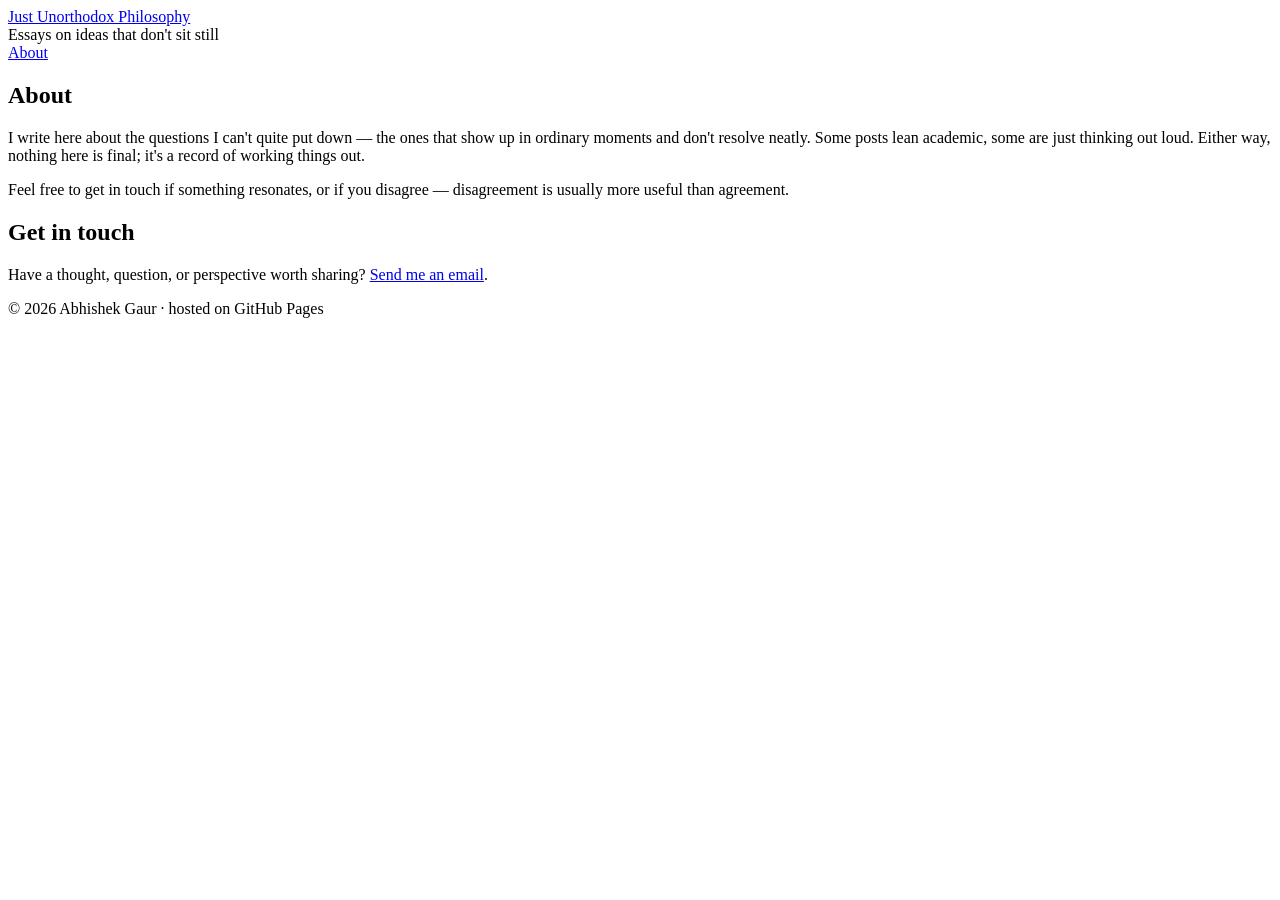
==== about.html @ 485dd8e4 "Add about page" ====
<!DOCTYPE html>
<html lang="en">
<head>
  <meta charset="UTF-8">
  <meta name="viewport" content="width=device-width, initial-scale=1.0">
  <title>About — Just Unorthodox Philosophy</title>
  <link rel="icon" href="favicon.svg" type="image/svg+xml">
  <meta name="theme-color" content="#111827">
  <meta name="description" content="About Just Unorthodox Philosophy and the ideas behind the essays.">
  <meta property="og:type" content="website">
  <meta property="og:title" content="About — Just Unorthodox Philosophy">
  <meta property="og:description" content="A space for questions, reflections, and ideas that don't sit still.">
  <meta name="twitter:card" content="summary">
  <link rel="stylesheet" href="style.css">
</head>
<body>
  <header class="site-header">
    <div class="wrap">
      <div>
        <a class="site-title" href="index.html">Just Unorthodox Philosophy</a>
        <div class="site-tagline">Essays on ideas that don't sit still</div>
      </div>
      <nav class="site-nav" aria-label="Main navigation"><a href="about.html">About</a></nav>
    </div>
  </header>
  <main class="wrap">
    <article class="post">
      <h1>About</h1>
      <p>I write here about the questions I can't quite put down — the ones that show up in ordinary moments and don't resolve neatly. Some posts lean academic, some are just thinking out loud. Either way, nothing here is final; it's a record of working things out.</p>
      <p>Feel free to get in touch if something resonates, or if you disagree — disagreement is usually more useful than agreement.</p>
      <section class="contact">
        <h2>Get in touch</h2>
        <p>Have a thought, question, or perspective worth sharing? <a href="mailto:your-email@example.com">Send me an email</a>.</p>
      </section>
    </article>
  </main>
  <footer class="site-footer"><div class="wrap">&copy; 2026 Abhishek Gaur &middot; hosted on GitHub Pages</div></footer>
</body>
</html>
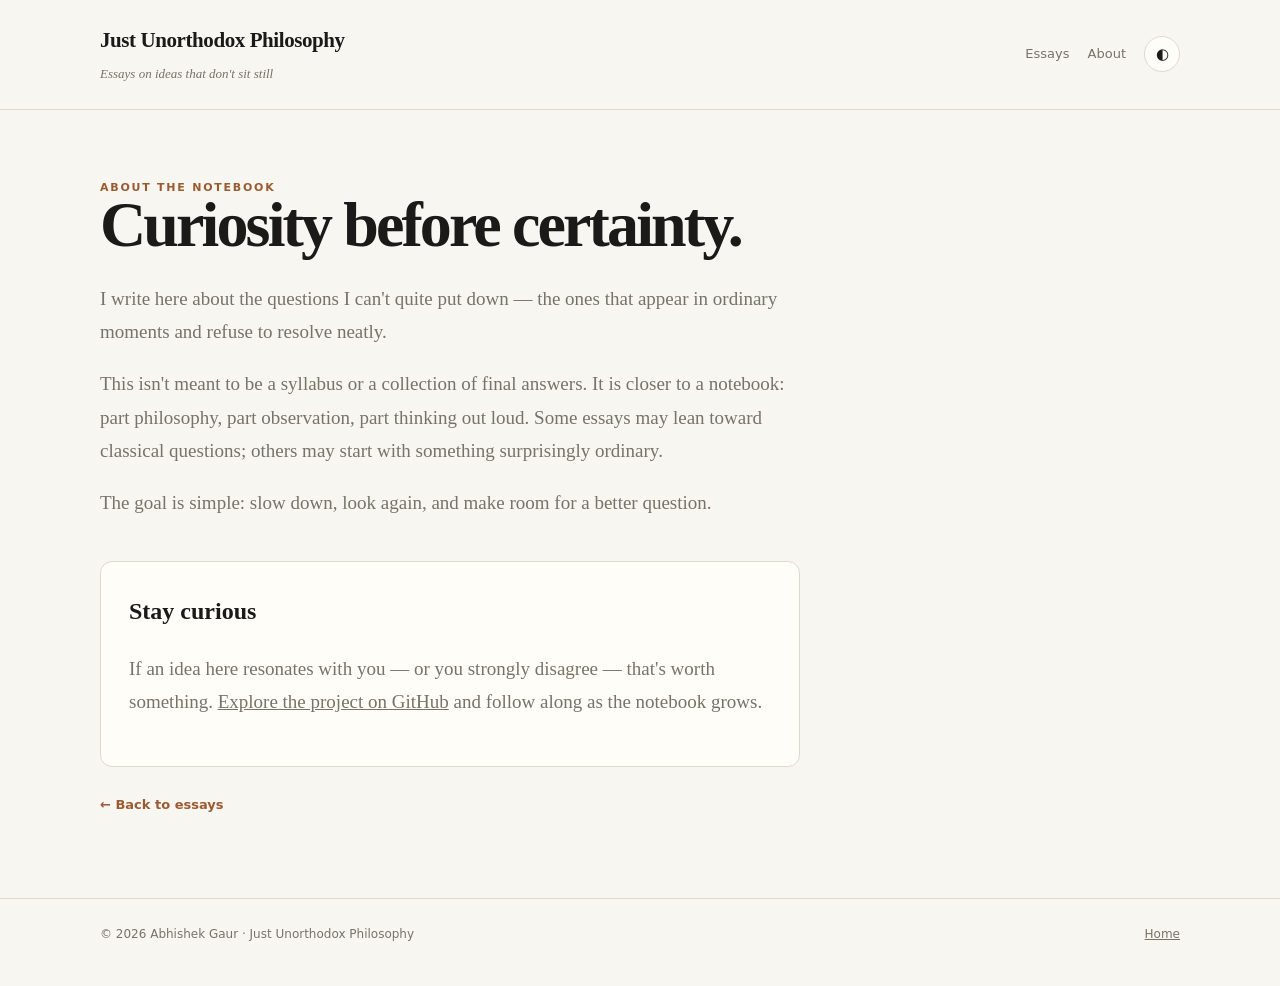
==== commit e8529485: "Redesign about page" ====
--- a/about.html
+++ b/about.html
@@ -1,39 +1,17 @@
 <!DOCTYPE html>
-<html lang="en">
-<head>
-  <meta charset="UTF-8">
-  <meta name="viewport" content="width=device-width, initial-scale=1.0">
-  <title>About — Just Unorthodox Philosophy</title>
-  <link rel="icon" href="favicon.svg" type="image/svg+xml">
-  <meta name="theme-color" content="#111827">
-  <meta name="description" content="About Just Unorthodox Philosophy and the ideas behind the essays.">
-  <meta property="og:type" content="website">
-  <meta property="og:title" content="About — Just Unorthodox Philosophy">
-  <meta property="og:description" content="A space for questions, reflections, and ideas that don't sit still.">
-  <meta name="twitter:card" content="summary">
-  <link rel="stylesheet" href="style.css">
-</head>
-<body>
-  <header class="site-header">
-    <div class="wrap">
-      <div>
-        <a class="site-title" href="index.html">Just Unorthodox Philosophy</a>
-        <div class="site-tagline">Essays on ideas that don't sit still</div>
-      </div>
-      <nav class="site-nav" aria-label="Main navigation"><a href="about.html">About</a></nav>
-    </div>
-  </header>
-  <main class="wrap">
-    <article class="post">
-      <h1>About</h1>
-      <p>I write here about the questions I can't quite put down — the ones that show up in ordinary moments and don't resolve neatly. Some posts lean academic, some are just thinking out loud. Either way, nothing here is final; it's a record of working things out.</p>
-      <p>Feel free to get in touch if something resonates, or if you disagree — disagreement is usually more useful than agreement.</p>
-      <section class="contact">
-        <h2>Get in touch</h2>
-        <p>Have a thought, question, or perspective worth sharing? <a href="mailto:your-email@example.com">Send me an email</a>.</p>
-      </section>
-    </article>
-  </main>
-  <footer class="site-footer"><div class="wrap">&copy; 2026 Abhishek Gaur &middot; hosted on GitHub Pages</div></footer>
-</body>
-</html>+<html lang="en"><head>
+<meta charset="UTF-8"><meta name="viewport" content="width=device-width, initial-scale=1.0">
+<title>About — Just Unorthodox Philosophy</title><meta name="description" content="About Just Unorthodox Philosophy — a notebook for questions, reflections and ideas that don't sit still.">
+<meta property="og:type" content="website"><meta property="og:title" content="About — Just Unorthodox Philosophy"><meta property="og:description" content="A space for questions, reflections and unfinished thinking."><meta name="twitter:card" content="summary">
+<link rel="icon" href="favicon.svg" type="image/svg+xml"><link rel="stylesheet" href="style.css"><script>try{if(localStorage.getItem('theme')==='dark')document.documentElement.classList.add('dark')}catch(e){}</script>
+</head><body>
+<header class="site-header"><div class="wrap"><a class="brand" href="index.html"><span class="site-title">Just Unorthodox Philosophy</span><span class="site-tagline">Essays on ideas that don't sit still</span></a><nav class="site-nav" aria-label="Main navigation"><a href="index.html">Essays</a><a href="about.html">About</a><button class="icon-button" id="theme-toggle" aria-label="Toggle dark mode">◐</button></nav></div></header>
+<main class="wrap"><article class="about"><div class="kicker">About the notebook</div><h1>Curiosity before certainty.</h1>
+<p>I write here about the questions I can't quite put down — the ones that appear in ordinary moments and refuse to resolve neatly.</p>
+<p>This isn't meant to be a syllabus or a collection of final answers. It is closer to a notebook: part philosophy, part observation, part thinking out loud. Some essays may lean toward classical questions; others may start with something surprisingly ordinary.</p>
+<p>The goal is simple: slow down, look again, and make room for a better question.</p>
+<div class="contact"><h2>Stay curious</h2><p>If an idea here resonates with you — or you strongly disagree — that's worth something. <a href="https://github.com/Abhigaur834/philosophy-blog">Explore the project on GitHub</a> and follow along as the notebook grows.</p></div>
+<a class="back-link" href="index.html">← Back to essays</a></article></main>
+<footer class="site-footer"><div class="wrap footer-inner"><span>© 2026 Abhishek Gaur · Just Unorthodox Philosophy</span><a href="index.html">Home</a></div></footer>
+<script>document.getElementById('theme-toggle').addEventListener('click',function(){var d=document.documentElement.classList.toggle('dark');try{localStorage.setItem('theme',d?'dark':'light')}catch(e){}});</script>
+</body></html>
--- a/style.css
+++ b/style.css
@@ -0,0 +1,21 @@
+:root {
+  --bg: #f8f6f1; --surface: #fffdf8; --text: #1b1a18; --muted: #77736b; --border: #ded9cf; --accent: #9a5b32; --accent-soft: #efe2d5;
+  --serif: Georgia, "Times New Roman", serif; --sans: Inter, ui-sans-serif, system-ui, -apple-system, BlinkMacSystemFont, "Segoe UI", sans-serif;
+}
+html.dark { --bg:#121212; --surface:#1b1b1b; --text:#eee9df; --muted:#aaa49a; --border:#36332e; --accent:#d59a6d; --accent-soft:#2d241e; }
+*{box-sizing:border-box} html{scroll-behavior:smooth} body{margin:0;background:var(--bg);color:var(--text);font-family:var(--serif);line-height:1.75;transition:background .2s,color .2s} a{color:inherit}.wrap{width:min(1080px,calc(100% - 40px));margin:0 auto}
+.site-header{border-bottom:1px solid var(--border);padding:22px 0;position:sticky;top:0;z-index:10;background:color-mix(in srgb,var(--bg) 94%,transparent);backdrop-filter:blur(12px)}
+.site-header .wrap{display:flex;justify-content:space-between;align-items:center;gap:28px}.brand{text-decoration:none}.site-title{display:block;font-size:21px;font-weight:700;letter-spacing:-.02em}.site-tagline{color:var(--muted);font-size:13px;font-style:italic;margin-top:2px}
+.site-nav{display:flex;align-items:center;gap:18px;font-family:var(--sans);font-size:13px}.site-nav a{text-decoration:none;color:var(--muted)}.site-nav a:hover{color:var(--accent)}
+.icon-button{border:1px solid var(--border);background:var(--surface);color:var(--text);width:36px;height:36px;border-radius:50%;cursor:pointer;font-size:15px}
+.hero{padding:92px 0 70px;display:grid;grid-template-columns:1.3fr .7fr;gap:70px;align-items:end}.kicker{color:var(--accent);text-transform:uppercase;letter-spacing:.16em;font:700 11px/1 var(--sans)}
+.hero h1{font-size:clamp(42px,7vw,76px);line-height:.98;letter-spacing:-.055em;margin:16px 0 22px;max-width:760px}.hero p{max-width:620px;color:var(--muted);font-size:18px;margin:0}.hero-note{border-left:2px solid var(--accent);padding-left:22px;color:var(--muted);font-size:15px}.hero-note strong{display:block;color:var(--text);font-size:16px;margin-bottom:6px}
+.content-grid{display:grid;grid-template-columns:minmax(0,1fr) 250px;gap:70px;padding-bottom:80px}.section-heading{display:flex;align-items:end;justify-content:space-between;gap:20px;margin-bottom:20px}.section-heading h2{margin:0;font-size:27px;letter-spacing:-.025em}.search{width:220px;border:1px solid var(--border);background:var(--surface);color:var(--text);padding:11px 13px;border-radius:8px;font:14px var(--sans)}
+.post-preview{display:grid;grid-template-columns:1fr auto;gap:12px 30px;padding:30px 0;border-top:1px solid var(--border)}.post-preview:first-child{border-top:0;padding-top:10px}.post-preview h3{margin:0;font-size:28px;line-height:1.2;letter-spacing:-.025em}.post-preview h3 a{text-decoration:none}.post-preview h3 a:hover{color:var(--accent)}.post-excerpt{grid-column:1/-1;margin:0;color:var(--muted);font-size:16px;max-width:720px}.post-meta{color:var(--muted);font:12px var(--sans)}.read-more{color:var(--accent);font:700 12px var(--sans);text-decoration:none;align-self:center}
+.topics{border-top:1px solid var(--border);padding-top:24px}.topics h3{margin:0 0 15px;font-size:14px;font-family:var(--sans)}.topic-list{display:flex;flex-wrap:wrap;gap:8px}.topic{border:1px solid var(--border);background:var(--surface);border-radius:999px;padding:7px 11px;font:12px var(--sans);color:var(--muted)}.quote{margin-top:32px;padding:24px;background:var(--accent-soft);border-radius:12px;color:var(--text);font-size:16px}
+main.article-wrap{width:min(760px,calc(100% - 40px))}article.post{padding:72px 0 80px}article.post h1{font-size:clamp(42px,7vw,64px);line-height:1.02;letter-spacing:-.045em;margin:12px 0}article.post .post-meta{margin-bottom:38px}article.post p{font-size:19px;margin:0 0 1.5em}article.post blockquote{margin:35px 0;padding:4px 0 4px 22px;border-left:2px solid var(--accent);color:var(--muted);font-style:italic}
+.article-actions{display:flex;flex-wrap:wrap;gap:10px;margin-top:42px}.action{border:1px solid var(--border);background:var(--surface);color:var(--text);border-radius:8px;padding:9px 12px;cursor:pointer;font:13px var(--sans);text-decoration:none}.action:hover{border-color:var(--accent);color:var(--accent)}.back-link{display:inline-block;margin-top:30px;color:var(--accent);font:700 13px var(--sans);text-decoration:none}
+.about{max-width:700px;padding:72px 0 80px}.about h1{font-size:clamp(42px,7vw,64px);line-height:1;margin:0 0 25px;letter-spacing:-.045em}.about p{font-size:19px;color:var(--muted)}.contact{margin-top:42px;padding:28px;background:var(--surface);border:1px solid var(--border);border-radius:12px}.contact h2{margin-top:0}
+.site-footer{border-top:1px solid var(--border);padding:28px 0 45px;color:var(--muted);font:12px var(--sans)}.footer-inner{display:flex;justify-content:space-between;gap:20px}.footer-inner a{color:var(--muted)}.empty,.load-error{padding:22px 0;color:var(--muted)}:focus-visible{outline:3px solid var(--accent);outline-offset:3px;border-radius:4px}
+@media(max-width:760px){.wrap{width:min(100% - 30px,680px)}.site-header{position:static}.site-header .wrap{align-items:flex-start}.site-nav{gap:11px}.hero{grid-template-columns:1fr;gap:28px;padding:65px 0 48px}.hero h1{font-size:52px}.content-grid{grid-template-columns:1fr;gap:38px}.section-heading{align-items:stretch;flex-direction:column}.search{width:100%}.post-preview{grid-template-columns:1fr;gap:8px}.read-more{justify-self:start}article.post,.about{padding:52px 0 60px}article.post p,.about p{font-size:18px}.footer-inner{flex-direction:column}}
+@media(prefers-reduced-motion:reduce){html{scroll-behavior:auto}*{transition:none!important}}
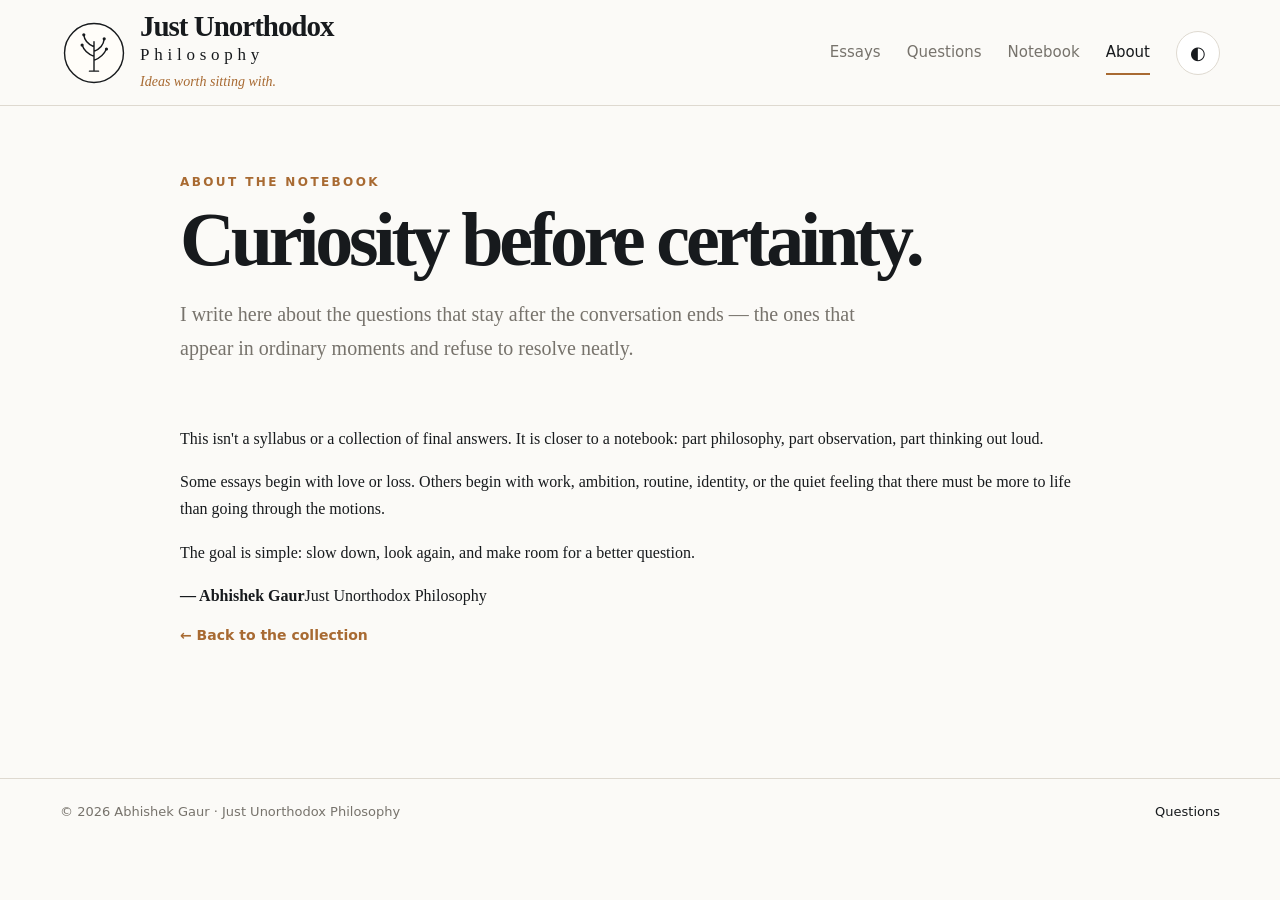
==== commit b6dc2879: "Upgrade About page" ====
--- a/about.html
+++ b/about.html
@@ -1,17 +1 @@
-<!DOCTYPE html>
-<html lang="en"><head>
-<meta charset="UTF-8"><meta name="viewport" content="width=device-width, initial-scale=1.0">
-<title>About — Just Unorthodox Philosophy</title><meta name="description" content="About Just Unorthodox Philosophy — a notebook for questions, reflections and ideas that don't sit still.">
-<meta property="og:type" content="website"><meta property="og:title" content="About — Just Unorthodox Philosophy"><meta property="og:description" content="A space for questions, reflections and unfinished thinking."><meta name="twitter:card" content="summary">
-<link rel="icon" href="favicon.svg" type="image/svg+xml"><link rel="stylesheet" href="style.css"><script>try{if(localStorage.getItem('theme')==='dark')document.documentElement.classList.add('dark')}catch(e){}</script>
-</head><body>
-<header class="site-header"><div class="wrap"><a class="brand" href="index.html"><span class="site-title">Just Unorthodox Philosophy</span><span class="site-tagline">Essays on ideas that don't sit still</span></a><nav class="site-nav" aria-label="Main navigation"><a href="index.html">Essays</a><a href="about.html">About</a><button class="icon-button" id="theme-toggle" aria-label="Toggle dark mode">◐</button></nav></div></header>
-<main class="wrap"><article class="about"><div class="kicker">About the notebook</div><h1>Curiosity before certainty.</h1>
-<p>I write here about the questions I can't quite put down — the ones that appear in ordinary moments and refuse to resolve neatly.</p>
-<p>This isn't meant to be a syllabus or a collection of final answers. It is closer to a notebook: part philosophy, part observation, part thinking out loud. Some essays may lean toward classical questions; others may start with something surprisingly ordinary.</p>
-<p>The goal is simple: slow down, look again, and make room for a better question.</p>
-<div class="contact"><h2>Stay curious</h2><p>If an idea here resonates with you — or you strongly disagree — that's worth something. <a href="https://github.com/Abhigaur834/philosophy-blog">Explore the project on GitHub</a> and follow along as the notebook grows.</p></div>
-<a class="back-link" href="index.html">← Back to essays</a></article></main>
-<footer class="site-footer"><div class="wrap footer-inner"><span>© 2026 Abhishek Gaur · Just Unorthodox Philosophy</span><a href="index.html">Home</a></div></footer>
-<script>document.getElementById('theme-toggle').addEventListener('click',function(){var d=document.documentElement.classList.toggle('dark');try{localStorage.setItem('theme',d?'dark':'light')}catch(e){}});</script>
-</body></html>
+<!DOCTYPE html><html lang="en"><head><meta charset="UTF-8"><meta name="viewport" content="width=device-width,initial-scale=1.0"><title>About — Just Unorthodox Philosophy</title><meta name="description" content="About Just Unorthodox Philosophy — a personal notebook for questions, reflections and unfinished thinking."><link rel="icon" href="favicon.svg" type="image/svg+xml"><link rel="stylesheet" href="style.css?v=6"><link rel="stylesheet" href="style-overrides.css?v=1"><script>try{if(localStorage.getItem('theme')==='dark')document.documentElement.classList.add('dark')}catch(e){}</script></head><body><header class="site-header"><div class="wrap header-inner"><a class="brand" href="index.html"><img src="logo.svg" alt="Just Unorthodox Philosophy" class="logo"><span class="brand-copy"><span class="site-title">Just Unorthodox</span><span class="site-title-sub">Philosophy</span><span class="site-tagline">Ideas worth sitting with.</span></span></a><nav class="site-nav" aria-label="Main navigation"><a href="index.html#essays">Essays</a><a href="questions.html">Questions</a><a href="notebook.html">Notebook</a><a class="active" href="about.html">About</a><button class="icon-button" id="theme-toggle" aria-label="Toggle dark mode">◐</button></nav></div></header><main class="wrap editorial-page"><div class="kicker">About the notebook</div><h1>Curiosity before certainty.</h1><p class="lead">I write here about the questions that stay after the conversation ends — the ones that appear in ordinary moments and refuse to resolve neatly.</p><div class="about-story"><p>This isn't a syllabus or a collection of final answers. It is closer to a notebook: part philosophy, part observation, part thinking out loud.</p><p>Some essays begin with love or loss. Others begin with work, ambition, routine, identity, or the quiet feeling that there must be more to life than going through the motions.</p><p>The goal is simple: slow down, look again, and make room for a better question.</p></div><div class="author-signature"><strong>— Abhishek Gaur</strong><span>Just Unorthodox Philosophy</span></div><a class="back-link" href="index.html">← Back to the collection</a></main><footer class="site-footer"><div class="wrap footer-inner"><span>© 2026 Abhishek Gaur · Just Unorthodox Philosophy</span><a href="questions.html">Questions</a></div></footer><script>document.getElementById('theme-toggle').onclick=function(){var d=document.documentElement.classList.toggle('dark');try{localStorage.setItem('theme',d?'dark':'light')}catch(e){}};</script></body></html>
--- a/style.css
+++ b/style.css
@@ -1,21 +1 @@
-:root {
-  --bg: #f8f6f1; --surface: #fffdf8; --text: #1b1a18; --muted: #77736b; --border: #ded9cf; --accent: #9a5b32; --accent-soft: #efe2d5;
-  --serif: Georgia, "Times New Roman", serif; --sans: Inter, ui-sans-serif, system-ui, -apple-system, BlinkMacSystemFont, "Segoe UI", sans-serif;
-}
-html.dark { --bg:#121212; --surface:#1b1b1b; --text:#eee9df; --muted:#aaa49a; --border:#36332e; --accent:#d59a6d; --accent-soft:#2d241e; }
-*{box-sizing:border-box} html{scroll-behavior:smooth} body{margin:0;background:var(--bg);color:var(--text);font-family:var(--serif);line-height:1.75;transition:background .2s,color .2s} a{color:inherit}.wrap{width:min(1080px,calc(100% - 40px));margin:0 auto}
-.site-header{border-bottom:1px solid var(--border);padding:22px 0;position:sticky;top:0;z-index:10;background:color-mix(in srgb,var(--bg) 94%,transparent);backdrop-filter:blur(12px)}
-.site-header .wrap{display:flex;justify-content:space-between;align-items:center;gap:28px}.brand{text-decoration:none}.site-title{display:block;font-size:21px;font-weight:700;letter-spacing:-.02em}.site-tagline{color:var(--muted);font-size:13px;font-style:italic;margin-top:2px}
-.site-nav{display:flex;align-items:center;gap:18px;font-family:var(--sans);font-size:13px}.site-nav a{text-decoration:none;color:var(--muted)}.site-nav a:hover{color:var(--accent)}
-.icon-button{border:1px solid var(--border);background:var(--surface);color:var(--text);width:36px;height:36px;border-radius:50%;cursor:pointer;font-size:15px}
-.hero{padding:92px 0 70px;display:grid;grid-template-columns:1.3fr .7fr;gap:70px;align-items:end}.kicker{color:var(--accent);text-transform:uppercase;letter-spacing:.16em;font:700 11px/1 var(--sans)}
-.hero h1{font-size:clamp(42px,7vw,76px);line-height:.98;letter-spacing:-.055em;margin:16px 0 22px;max-width:760px}.hero p{max-width:620px;color:var(--muted);font-size:18px;margin:0}.hero-note{border-left:2px solid var(--accent);padding-left:22px;color:var(--muted);font-size:15px}.hero-note strong{display:block;color:var(--text);font-size:16px;margin-bottom:6px}
-.content-grid{display:grid;grid-template-columns:minmax(0,1fr) 250px;gap:70px;padding-bottom:80px}.section-heading{display:flex;align-items:end;justify-content:space-between;gap:20px;margin-bottom:20px}.section-heading h2{margin:0;font-size:27px;letter-spacing:-.025em}.search{width:220px;border:1px solid var(--border);background:var(--surface);color:var(--text);padding:11px 13px;border-radius:8px;font:14px var(--sans)}
-.post-preview{display:grid;grid-template-columns:1fr auto;gap:12px 30px;padding:30px 0;border-top:1px solid var(--border)}.post-preview:first-child{border-top:0;padding-top:10px}.post-preview h3{margin:0;font-size:28px;line-height:1.2;letter-spacing:-.025em}.post-preview h3 a{text-decoration:none}.post-preview h3 a:hover{color:var(--accent)}.post-excerpt{grid-column:1/-1;margin:0;color:var(--muted);font-size:16px;max-width:720px}.post-meta{color:var(--muted);font:12px var(--sans)}.read-more{color:var(--accent);font:700 12px var(--sans);text-decoration:none;align-self:center}
-.topics{border-top:1px solid var(--border);padding-top:24px}.topics h3{margin:0 0 15px;font-size:14px;font-family:var(--sans)}.topic-list{display:flex;flex-wrap:wrap;gap:8px}.topic{border:1px solid var(--border);background:var(--surface);border-radius:999px;padding:7px 11px;font:12px var(--sans);color:var(--muted)}.quote{margin-top:32px;padding:24px;background:var(--accent-soft);border-radius:12px;color:var(--text);font-size:16px}
-main.article-wrap{width:min(760px,calc(100% - 40px))}article.post{padding:72px 0 80px}article.post h1{font-size:clamp(42px,7vw,64px);line-height:1.02;letter-spacing:-.045em;margin:12px 0}article.post .post-meta{margin-bottom:38px}article.post p{font-size:19px;margin:0 0 1.5em}article.post blockquote{margin:35px 0;padding:4px 0 4px 22px;border-left:2px solid var(--accent);color:var(--muted);font-style:italic}
-.article-actions{display:flex;flex-wrap:wrap;gap:10px;margin-top:42px}.action{border:1px solid var(--border);background:var(--surface);color:var(--text);border-radius:8px;padding:9px 12px;cursor:pointer;font:13px var(--sans);text-decoration:none}.action:hover{border-color:var(--accent);color:var(--accent)}.back-link{display:inline-block;margin-top:30px;color:var(--accent);font:700 13px var(--sans);text-decoration:none}
-.about{max-width:700px;padding:72px 0 80px}.about h1{font-size:clamp(42px,7vw,64px);line-height:1;margin:0 0 25px;letter-spacing:-.045em}.about p{font-size:19px;color:var(--muted)}.contact{margin-top:42px;padding:28px;background:var(--surface);border:1px solid var(--border);border-radius:12px}.contact h2{margin-top:0}
-.site-footer{border-top:1px solid var(--border);padding:28px 0 45px;color:var(--muted);font:12px var(--sans)}.footer-inner{display:flex;justify-content:space-between;gap:20px}.footer-inner a{color:var(--muted)}.empty,.load-error{padding:22px 0;color:var(--muted)}:focus-visible{outline:3px solid var(--accent);outline-offset:3px;border-radius:4px}
-@media(max-width:760px){.wrap{width:min(100% - 30px,680px)}.site-header{position:static}.site-header .wrap{align-items:flex-start}.site-nav{gap:11px}.hero{grid-template-columns:1fr;gap:28px;padding:65px 0 48px}.hero h1{font-size:52px}.content-grid{grid-template-columns:1fr;gap:38px}.section-heading{align-items:stretch;flex-direction:column}.search{width:100%}.post-preview{grid-template-columns:1fr;gap:8px}.read-more{justify-self:start}article.post,.about{padding:52px 0 60px}article.post p,.about p{font-size:18px}.footer-inner{flex-direction:column}}
-@media(prefers-reduced-motion:reduce){html{scroll-behavior:auto}*{transition:none!important}}
+:root{--bg:#fbfaf7;--surface:#fff;--text:#171a1d;--muted:#77736c;--border:#ded9d0;--accent:#a86a32;--hero:#f5ede2;--serif:Georgia,"Times New Roman",serif;--sans:Inter,ui-sans-serif,system-ui,-apple-system,BlinkMacSystemFont,"Segoe UI",sans-serif}html.dark{--bg:#111315;--surface:#1b1d1f;--text:#f0ece5;--muted:#aaa59d;--border:#35383a;--accent:#d39a68;--hero:#201c18}*{box-sizing:border-box}html{scroll-behavior:smooth}body{margin:0;background:var(--bg);color:var(--text);font-family:var(--serif);line-height:1.7}a{color:inherit}.wrap{width:min(1160px,calc(100% - 64px));margin:0 auto}.site-header{border-bottom:1px solid var(--border);padding:12px 0;background:color-mix(in srgb,var(--bg) 94%,transparent);backdrop-filter:blur(14px);position:sticky;top:0;z-index:20}.header-inner{display:flex;justify-content:space-between;align-items:center;gap:28px}.brand{display:flex;align-items:center;gap:12px;text-decoration:none;min-width:0}.logo{width:68px;height:68px;display:block;flex:0 0 68px}.brand-copy{display:flex;flex-direction:column}.site-title{font-size:29px;font-weight:700;line-height:1;letter-spacing:-.035em}.site-title-sub{font-size:17px;letter-spacing:.28em;line-height:1.1;margin-top:5px}.site-tagline{color:var(--accent);font-size:14px;font-style:italic;margin-top:5px}.site-nav{display:flex;align-items:center;gap:26px;font-family:var(--sans);font-size:15px}.site-nav a{text-decoration:none;color:var(--muted);position:relative;padding:10px 0}.site-nav a:hover,.site-nav a.active{color:var(--text)}.site-nav a.active:after{content:"";position:absolute;left:0;right:0;bottom:0;height:2px;background:var(--accent)}.icon-button{border:1px solid var(--border);background:var(--surface);color:var(--text);width:44px;height:44px;border-radius:50%;cursor:pointer;font-size:18px}.hero-banner{background:var(--hero);border-bottom:1px solid var(--border);overflow:hidden}.hero-inner{min-height:330px;position:relative;display:flex;align-items:center}.hero-copy{position:relative;z-index:3;width:53%;padding:38px 0}.kicker{color:var(--accent);text-transform:uppercase;letter-spacing:.2em;font:700 12px/1 var(--sans)}.hero-copy h1{font-size:clamp(48px,5vw,68px);line-height:.95;letter-spacing:-.06em;margin:16px 0;max-width:600px}.hero-copy p{font-size:19px;color:var(--muted);margin:0 0 22px}.hero-button{display:inline-flex;align-items:center;gap:15px;padding:12px 19px;border-radius:9px;background:var(--text);color:var(--bg);text-decoration:none;font-weight:700;font-size:15px}.hero-button span{font-size:20px;line-height:0}.hero-image{position:absolute;right:0;top:0;width:46%;height:100%;overflow:hidden}.hero-image:after{content:"";position:absolute;inset:0;background:linear-gradient(90deg,var(--hero) 0%,rgba(245,237,226,.45) 18%,transparent 48%)}.hero-image img{width:100%;height:100%;display:block;object-fit:cover}.essay-area{padding:44px 0 76px}.section-intro{display:grid;grid-template-columns:1fr 420px;gap:50px;align-items:end;margin:0 0 34px}.section-intro h2{font-size:38px;line-height:1.05;letter-spacing:-.04em;margin:12px 0 0}.section-intro p{margin:0;color:var(--muted);font-size:16px}.toolbar{display:flex;justify-content:space-between;align-items:center;gap:24px;margin-bottom:34px}.search-wrap{display:flex;align-items:center;gap:12px;border:1px solid var(--border);background:var(--surface);border-radius:10px;padding:0 16px;width:420px}.search-wrap span{font:27px/1 var(--sans);color:var(--muted);transform:rotate(-20deg)}.search{width:100%;border:0;outline:0;background:transparent;color:var(--text);padding:14px 0;font:15px var(--sans)}.filters{display:flex;gap:9px;flex-wrap:wrap;justify-content:flex-end}.filter{border:1px solid var(--border);background:var(--surface);color:var(--text);border-radius:999px;padding:9px 16px;cursor:pointer;font:14px var(--serif)}.filter:hover,.filter.active{background:var(--text);color:var(--bg);border-color:var(--text)}.post-preview{display:grid;grid-template-columns:320px 1fr;gap:40px;padding:0 0 38px;border-bottom:1px solid var(--border);margin-bottom:38px}.post-image{height:225px;border-radius:12px;overflow:hidden;display:block;background:#ddd;position:relative}.post-image img{width:100%;height:100%;display:block;object-fit:cover;transition:transform .35s ease}.post-image:hover img{transform:scale(1.025)}.post-content{padding:3px 0}.post-topic{color:var(--accent);font:700 12px var(--sans);letter-spacing:.14em;text-transform:uppercase}.post-preview h2{font-size:36px;line-height:1.06;letter-spacing:-.04em;margin:9px 0}.post-preview h2 a{text-decoration:none}.post-preview h2 a:hover{color:var(--accent)}.post-meta{color:var(--muted);font:14px var(--sans)}.post-preview p{font-size:17px;color:var(--muted);max-width:680px;margin:13px 0 17px}.read-more{color:var(--accent);font:700 14px var(--sans);text-decoration:none}.newsletter{display:grid;grid-template-columns:auto 1fr 1.15fr;align-items:center;gap:22px;margin-top:58px;padding:28px;border:1px solid var(--border);border-radius:14px;background:var(--surface)}.newsletter-mark{width:50px;height:50px;border:1px solid var(--text);border-radius:50%;display:grid;place-items:center;font-size:21px}.newsletter h2{margin:0;font-size:23px}.newsletter p{margin:3px 0 0;color:var(--muted);font-size:15px}.newsletter form{display:flex}.newsletter input{flex:1;border:1px solid var(--border);background:var(--bg);color:var(--text);padding:13px 15px;border-radius:9px 0 0 9px;font:14px var(--sans)}.newsletter button{border:0;background:var(--text);color:var(--bg);padding:0 21px;border-radius:0 9px 9px 0;font:700 14px var(--sans);cursor:pointer}.site-footer{border-top:1px solid var(--border);padding:26px 0;color:var(--muted);font:13px var(--sans)}.footer-inner{display:flex;justify-content:space-between;gap:20px}.footer-inner a{color:var(--text)}.article-page{padding:66px 0 96px}.article{width:min(780px,calc(100% - 40px));margin:auto}.article-kicker{color:var(--accent);font:700 12px var(--sans);letter-spacing:.18em;text-transform:uppercase}.article h1{font-size:clamp(44px,6vw,68px);line-height:1.02;letter-spacing:-.05em;margin:16px 0}.article-deck{font-size:21px;color:var(--muted);margin:0 0 13px;max-width:680px}.article-meta{font:14px var(--sans);color:var(--muted);margin-bottom:30px}.article-cover{width:100%;height:390px;border-radius:14px;margin-bottom:42px;overflow:hidden;background:var(--hero)}.article-cover img{width:100%;height:100%;display:block;object-fit:cover}.article-body{font-size:20px}.article-body p{margin:0 0 25px}.article-body blockquote{margin:48px 0;padding:20px 0 20px 28px;border-left:3px solid var(--accent);font-size:27px;line-height:1.35;font-style:italic}.article-nav{display:flex;justify-content:space-between;gap:20px;border-top:1px solid var(--border);margin-top:55px;padding-top:25px;font:700 14px var(--sans);color:var(--accent)}.article-nav a{text-decoration:none}.article-actions{display:flex;gap:10px;margin:35px 0}.action{border:1px solid var(--border);background:var(--surface);color:var(--text);border-radius:8px;padding:10px 15px;cursor:pointer;font:600 13px var(--sans)}.back-link{color:var(--accent);font:700 14px var(--sans);text-decoration:none}.empty,.load-error{padding:22px 0;color:var(--muted)}:focus-visible{outline:3px solid var(--accent);outline-offset:3px;border-radius:4px}@media(max-width:900px){.wrap{width:min(100% - 34px,720px)}.site-header{padding:10px 0}.logo{width:60px;height:60px;flex-basis:60px}.site-title{font-size:25px}.site-title-sub{font-size:16px}.site-tagline{font-size:12px}.site-nav{gap:18px}.hero-inner{min-height:320px}.hero-copy{width:62%;padding:38px 0}.hero-image{width:48%;right:-2%}.section-intro{grid-template-columns:1fr;gap:12px}.toolbar{align-items:stretch;flex-direction:column}.search-wrap{width:100%}.filters{justify-content:flex-start}.post-preview{grid-template-columns:280px 1fr;gap:28px}.post-image{height:210px}.newsletter{grid-template-columns:auto 1fr}.newsletter form{grid-column:1/-1}.article-cover{height:320px}.footer-inner{flex-direction:column}}@media(max-width:650px){.brand-copy{display:none}.site-nav{font-size:13px;gap:13px}.icon-button{width:40px;height:40px}.hero-inner{min-height:380px;align-items:flex-start}.hero-copy{width:100%;padding:42px 0;z-index:4}.hero-copy h1{font-size:48px}.hero-copy p{font-size:18px}.hero-image{top:auto;bottom:0;right:0;width:100%;height:52%;opacity:.62}.hero-image:after{background:linear-gradient(180deg,var(--hero) 0%,rgba(245,237,226,.2) 45%,transparent 75%)}.essay-area{padding-top:38px}.post-preview{grid-template-columns:1fr;gap:18px}.post-image{height:250px}.post-preview h2{font-size:32px}.newsletter{grid-template-columns:1fr;padding:24px}.newsletter-mark{display:none}.newsletter form{display:grid;gap:8px}.newsletter input,.newsletter button{border-radius:9px;padding:14px}.newsletter button{min-height:46px}.article-page{padding:48px 0 75px}.article h1{font-size:42px}.article-deck{font-size:18px}.article-cover{height:240px}.article-body{font-size:18px}.article-body blockquote{font-size:23px}}@media(prefers-reduced-motion:reduce){html{scroll-behavior:auto}.post-image img{transition:none}}
--- a/style-overrides.css
+++ b/style-overrides.css
@@ -0,0 +1 @@
+.section-intro{display:grid;grid-template-columns:1fr 1fr;gap:60px;align-items:end;margin-bottom:38px}.section-intro h2{font-size:clamp(32px,4vw,48px);line-height:1;letter-spacing:-.045em;margin:12px 0 0}.section-intro p{color:var(--muted);font-size:17px;margin:0;max-width:520px}.post-preview.featured{grid-template-columns:400px 1fr}.post-preview.featured .post-image{height:290px}.post-preview.featured h2{font-size:42px}.article-page{padding:60px 20px 90px}.article{max-width:820px;margin:auto}.article-kicker{color:var(--accent);font:700 12px var(--sans);letter-spacing:.16em;text-transform:uppercase}.article h1{font-size:clamp(44px,6vw,72px);line-height:.98;letter-spacing:-.055em;margin:16px 0}.article-deck{font-size:21px;color:var(--muted);max-width:680px}.article-meta{font:14px var(--sans);color:var(--muted);margin:22px 0 34px}.article-cover{width:100%;border-radius:14px;overflow:hidden;margin-bottom:46px;background:var(--hero)}.article-cover img{display:block;width:100%;height:auto}.article-body{max-width:680px;margin:auto;font-size:20px}.article-body p{margin:0 0 1.5em}.article-body blockquote{margin:42px 0;padding:8px 0 8px 28px;border-left:3px solid var(--accent);font-size:27px;line-height:1.35;font-style:italic}.article-actions{display:flex;gap:10px;margin:40px auto;max-width:680px}.action{border:1px solid var(--border);background:var(--surface);color:var(--text);border-radius:999px;padding:10px 16px;cursor:pointer;font:14px var(--sans)}.action:hover{border-color:var(--accent);color:var(--accent)}.article-nav{display:flex;justify-content:space-between;gap:20px;border-top:1px solid var(--border);padding-top:25px;margin-top:45px;font:14px var(--sans)}.article-nav a{text-decoration:none;color:var(--muted)}.article-nav a:hover{color:var(--accent)}.reading-progress{position:fixed;top:0;left:0;height:3px;width:0;background:var(--accent);z-index:100}.section-intro{position:relative}.start-here{margin:72px 0 30px;padding:34px 0;border-top:1px solid var(--border);border-bottom:1px solid var(--border)}.start-here h2{font-size:clamp(30px,4vw,44px);line-height:1.02;letter-spacing:-.04em;margin:10px 0 30px;max-width:620px}.start-grid{display:grid;grid-template-columns:repeat(3,1fr);gap:24px}.start-grid a{padding:20px 0;text-decoration:none;border-top:1px solid var(--border)}.start-grid span{display:block;color:var(--accent);font:11px var(--sans);letter-spacing:.12em;text-transform:uppercase;margin-bottom:12px}.start-grid strong{font-size:20px;line-height:1.3;font-weight:500}.start-grid b{display:block;margin-top:16px;font:14px var(--sans);color:var(--accent)}.start-grid a:hover strong{color:var(--accent)}.notebook-teaser{display:flex;justify-content:space-between;gap:30px;align-items:end;padding:55px 0}.notebook-teaser h2{font-size:clamp(28px,3.5vw,42px);line-height:1.05;margin:10px 0}.notebook-teaser p{color:var(--muted);margin:0}.text-link{white-space:nowrap;color:var(--accent);font:700 14px var(--sans);text-decoration:none}.editorial-page{padding:70px 0 100px;max-width:920px}.editorial-page h1{font-size:clamp(46px,6vw,76px);line-height:.98;letter-spacing:-.055em;max-width:820px;margin:14px 0 20px}.editorial-page .lead{font-size:20px;color:var(--muted);max-width:680px;margin-bottom:60px}.question-list{border-top:1px solid var(--border);margin-bottom:45px}.question-list a{display:grid;grid-template-columns:55px 1fr;gap:8px 25px;padding:28px 0;border-bottom:1px solid var(--border);text-decoration:none}.question-list span{font:12px var(--sans);color:var(--accent);padding-top:8px}.question-list strong{font-size:29px;line-height:1.15;font-weight:500}.question-list em{grid-column:2;color:var(--muted);font:12px var(--sans);font-style:normal;text-transform:uppercase;letter-spacing:.12em}.question-list a:hover strong{color:var(--accent)}.note-grid{display:grid;grid-template-columns:repeat(3,1fr);gap:18px;margin:45px 0}.note-grid article{border-top:2px solid var(--text);padding:18px 4px}.note-grid span{font:11px var(--sans);letter-spacing:.14em;color:var(--accent)}.note-grid p{font-size:22px;line-height:1.35;margin:18px 0 5px}.notebook-note{color:var(--muted);font-style:italic;margin:40px 0}.back-link{display:inline-block;margin-top:18px;color:var(--accent);font:700 14px var(--sans);text-decoration:none}.site-footer{border-top:1px solid var(--border);padding:25px 0;margin-top:30px}.footer-inner{display:flex;justify-content:space-between;gap:20px;color:var(--muted);font:13px var(--sans)}.footer-inner a{text-decoration:none}.site-nav{flex-wrap:wrap}@media(max-width:900px){.section-intro{grid-template-columns:1fr;gap:12px}.post-preview.featured{grid-template-columns:1fr}.post-preview.featured .post-image{height:300px}.editorial-page{padding:55px 0 80px}.note-grid,.start-grid{grid-template-columns:1fr}.site-nav{gap:14px}.article-body{font-size:19px}.notebook-teaser{align-items:start;flex-direction:column}}@media(max-width:560px){.section-intro h2{font-size:34px}.post-preview.featured h2{font-size:36px}.article-page{padding:40px 17px 70px}.article h1{font-size:44px}.article-deck{font-size:18px}.article-body{font-size:18px}.article-body blockquote{font-size:23px}.article-nav{flex-direction:column}.editorial-page{padding:45px 17px 70px}.question-list strong{font-size:24px}.footer-inner{flex-direction:column}.site-nav a:nth-child(2),.site-nav a:nth-child(3){display:none}.start-here{margin-top:50px}}
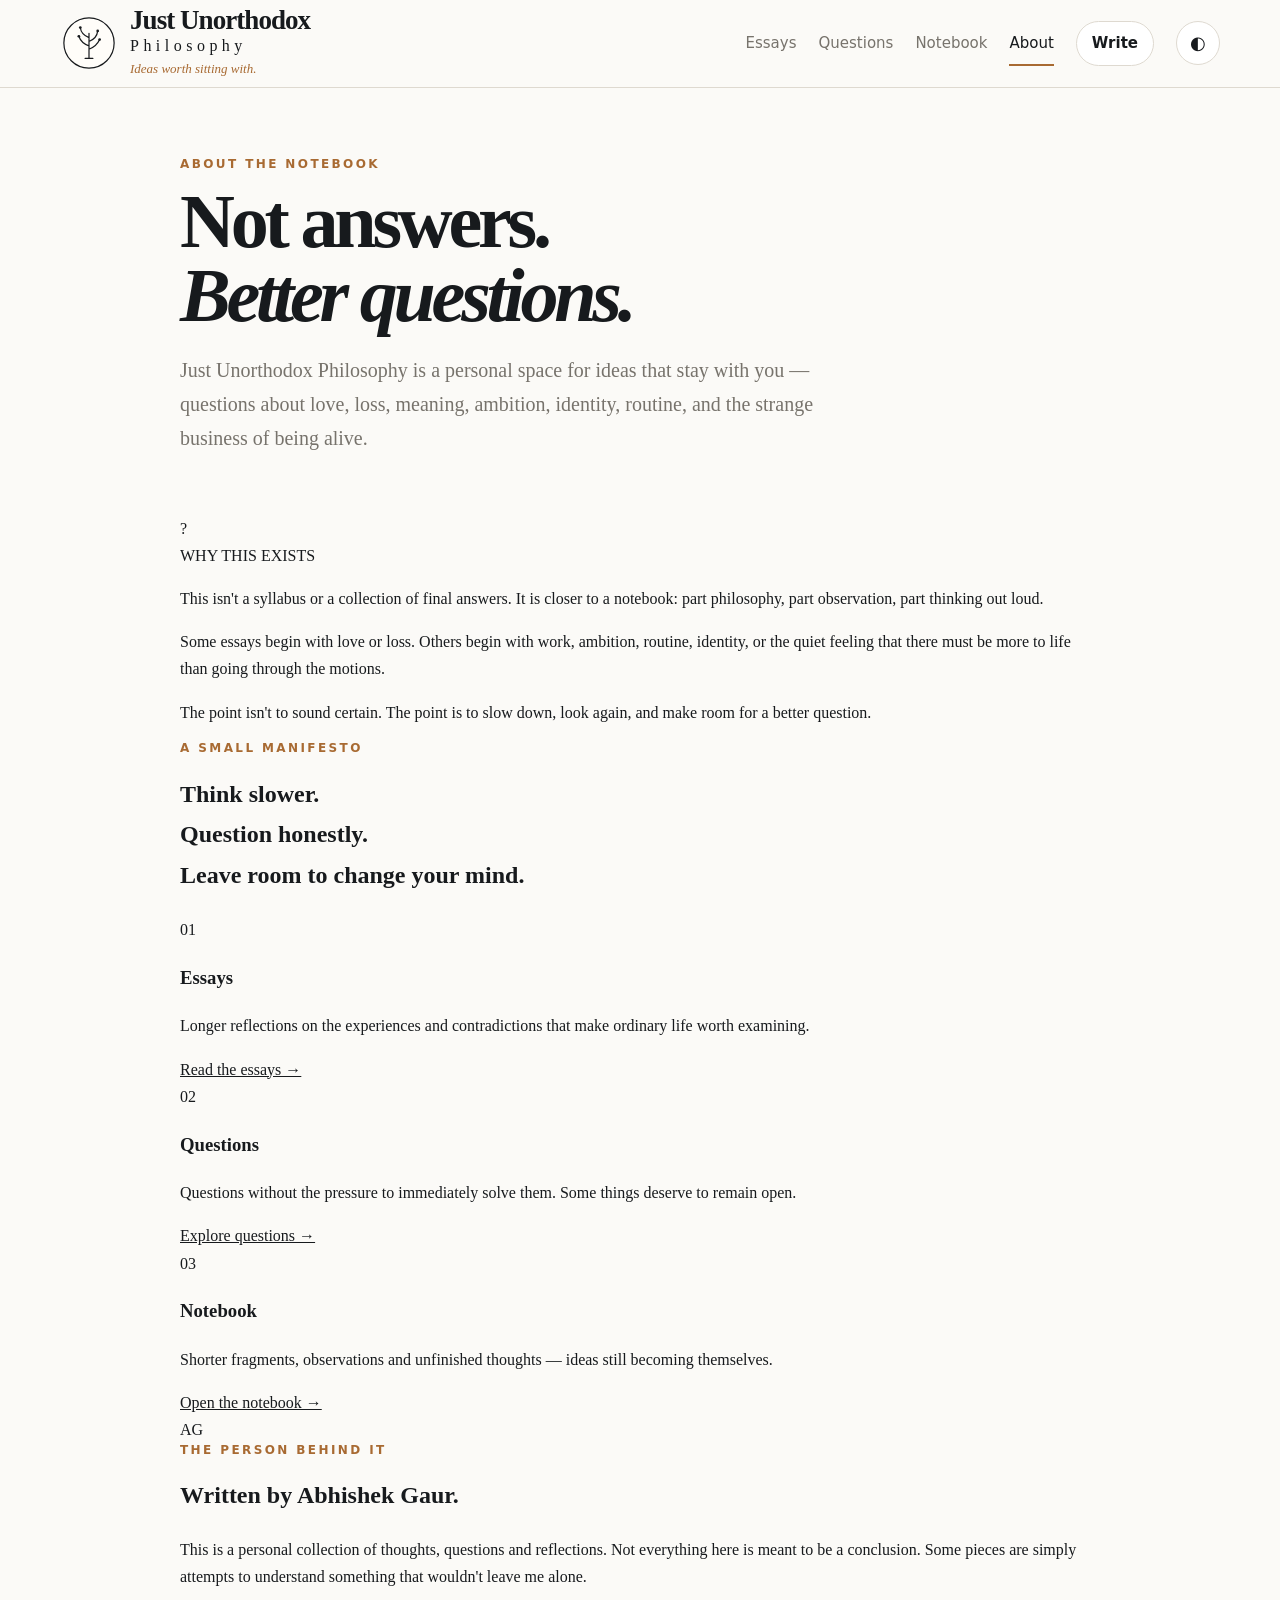
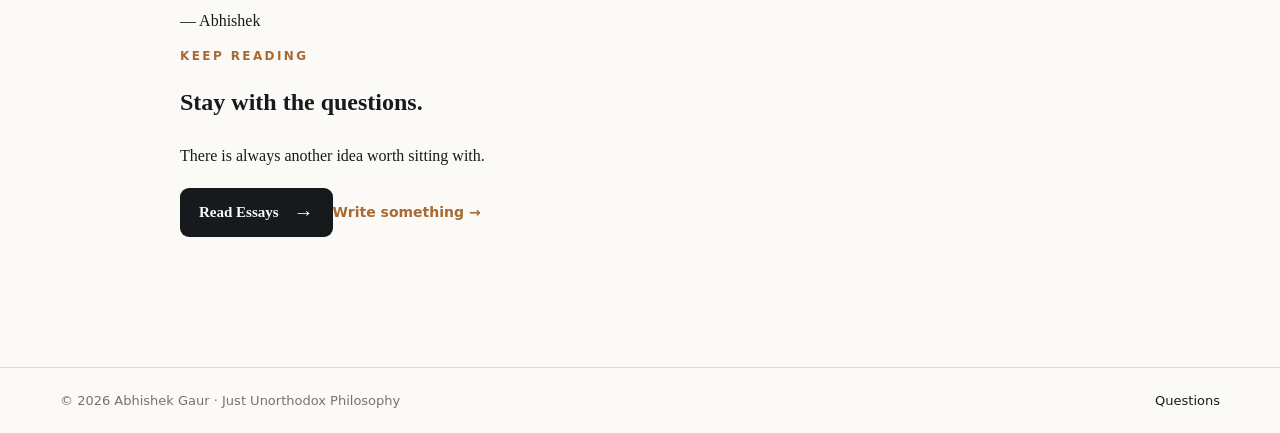
==== commit a5190fcc: "Redesign About page as personal philosophy profile" ====
--- a/about.html
+++ b/about.html
@@ -1 +1 @@
-<!DOCTYPE html><html lang="en"><head><meta charset="UTF-8"><meta name="viewport" content="width=device-width,initial-scale=1.0"><title>About — Just Unorthodox Philosophy</title><meta name="description" content="About Just Unorthodox Philosophy — a personal notebook for questions, reflections and unfinished thinking."><link rel="icon" href="favicon.svg" type="image/svg+xml"><link rel="stylesheet" href="style.css?v=6"><link rel="stylesheet" href="style-overrides.css?v=1"><script>try{if(localStorage.getItem('theme')==='dark')document.documentElement.classList.add('dark')}catch(e){}</script></head><body><header class="site-header"><div class="wrap header-inner"><a class="brand" href="index.html"><img src="logo.svg" alt="Just Unorthodox Philosophy" class="logo"><span class="brand-copy"><span class="site-title">Just Unorthodox</span><span class="site-title-sub">Philosophy</span><span class="site-tagline">Ideas worth sitting with.</span></span></a><nav class="site-nav" aria-label="Main navigation"><a href="index.html#essays">Essays</a><a href="questions.html">Questions</a><a href="notebook.html">Notebook</a><a class="active" href="about.html">About</a><button class="icon-button" id="theme-toggle" aria-label="Toggle dark mode">◐</button></nav></div></header><main class="wrap editorial-page"><div class="kicker">About the notebook</div><h1>Curiosity before certainty.</h1><p class="lead">I write here about the questions that stay after the conversation ends — the ones that appear in ordinary moments and refuse to resolve neatly.</p><div class="about-story"><p>This isn't a syllabus or a collection of final answers. It is closer to a notebook: part philosophy, part observation, part thinking out loud.</p><p>Some essays begin with love or loss. Others begin with work, ambition, routine, identity, or the quiet feeling that there must be more to life than going through the motions.</p><p>The goal is simple: slow down, look again, and make room for a better question.</p></div><div class="author-signature"><strong>— Abhishek Gaur</strong><span>Just Unorthodox Philosophy</span></div><a class="back-link" href="index.html">← Back to the collection</a></main><footer class="site-footer"><div class="wrap footer-inner"><span>© 2026 Abhishek Gaur · Just Unorthodox Philosophy</span><a href="questions.html">Questions</a></div></footer><script>document.getElementById('theme-toggle').onclick=function(){var d=document.documentElement.classList.toggle('dark');try{localStorage.setItem('theme',d?'dark':'light')}catch(e){}};</script></body></html>+<!DOCTYPE html><html lang="en"><head><meta charset="UTF-8"><meta name="viewport" content="width=device-width,initial-scale=1.0"><title>About — Just Unorthodox Philosophy</title><meta name="description" content="About Just Unorthodox Philosophy — a personal notebook for questions, reflections and unfinished thinking."><link rel="icon" href="favicon.svg" type="image/svg+xml"><link rel="stylesheet" href="style.css?v=6"><link rel="stylesheet" href="style-overrides.css?v=2"><link rel="stylesheet" href="site-v2.css?v=2"><script>try{if(localStorage.getItem('theme')==='dark')document.documentElement.classList.add('dark')}catch(e){}</script></head><body><header class="site-header"><div class="wrap header-inner"><a class="brand" href="index.html"><img src="logo.svg" alt="Just Unorthodox Philosophy" class="logo"><span class="brand-copy"><span class="site-title">Just Unorthodox</span><span class="site-title-sub">Philosophy</span><span class="site-tagline">Ideas worth sitting with.</span></span></a><nav class="site-nav" aria-label="Main navigation"><a href="index.html#essays">Essays</a><a href="questions.html">Questions</a><a href="notebook.html">Notebook</a><a class="active" href="about.html">About</a><a class="write-link" href="write.html">Write</a><button class="icon-button" id="theme-toggle" aria-label="Toggle dark mode">◐</button></nav></div></header><main class="wrap editorial-page about-page"><div class="about-hero"><div><div class="kicker">ABOUT THE NOTEBOOK</div><h1>Not answers.<br><em>Better questions.</em></h1><p class="lead">Just Unorthodox Philosophy is a personal space for ideas that stay with you — questions about love, loss, meaning, ambition, identity, routine, and the strange business of being alive.</p></div><div class="about-symbol" aria-hidden="true"><span>?</span></div></div><div class="about-rule"></div><section class="about-columns"><div class="about-label">WHY THIS EXISTS</div><div class="about-story"><p>This isn't a syllabus or a collection of final answers. It is closer to a notebook: part philosophy, part observation, part thinking out loud.</p><p>Some essays begin with love or loss. Others begin with work, ambition, routine, identity, or the quiet feeling that there must be more to life than going through the motions.</p><p>The point isn't to sound certain. The point is to slow down, look again, and make room for a better question.</p></div></section><section class="about-manifesto"><div class="kicker">A SMALL MANIFESTO</div><h2>Think slower.<br>Question honestly.<br>Leave room to change your mind.</h2></section><section class="about-cards"><article><span>01</span><h3>Essays</h3><p>Longer reflections on the experiences and contradictions that make ordinary life worth examining.</p><a href="index.html#essays">Read the essays →</a></article><article><span>02</span><h3>Questions</h3><p>Questions without the pressure to immediately solve them. Some things deserve to remain open.</p><a href="questions.html">Explore questions →</a></article><article><span>03</span><h3>Notebook</h3><p>Shorter fragments, observations and unfinished thoughts — ideas still becoming themselves.</p><a href="notebook.html">Open the notebook →</a></article></section><section class="author-note"><div class="author-mark">AG</div><div><div class="kicker">THE PERSON BEHIND IT</div><h2>Written by Abhishek Gaur.</h2><p>This is a personal collection of thoughts, questions and reflections. Not everything here is meant to be a conclusion. Some pieces are simply attempts to understand something that wouldn't leave me alone.</p><p class="signature">— Abhishek</p></div></section><section class="about-cta"><div><div class="kicker">KEEP READING</div><h2>Stay with the questions.</h2><p>There is always another idea worth sitting with.</p></div><div class="about-cta-actions"><a class="hero-button" href="index.html#essays">Read Essays <span>→</span></a><a class="back-link" href="write.html">Write something →</a></div></section></main><footer class="site-footer"><div class="wrap footer-inner"><span>© 2026 Abhishek Gaur · Just Unorthodox Philosophy</span><a href="questions.html">Questions</a></div></footer><script>document.getElementById('theme-toggle').onclick=function(){var d=document.documentElement.classList.toggle('dark');try{localStorage.setItem('theme',d?'dark':'light')}catch(e){}};</script></body></html>
--- a/style-overrides.css
+++ b/style-overrides.css
@@ -1 +1,5 @@
-.section-intro{display:grid;grid-template-columns:1fr 1fr;gap:60px;align-items:end;margin-bottom:38px}.section-intro h2{font-size:clamp(32px,4vw,48px);line-height:1;letter-spacing:-.045em;margin:12px 0 0}.section-intro p{color:var(--muted);font-size:17px;margin:0;max-width:520px}.post-preview.featured{grid-template-columns:400px 1fr}.post-preview.featured .post-image{height:290px}.post-preview.featured h2{font-size:42px}.article-page{padding:60px 20px 90px}.article{max-width:820px;margin:auto}.article-kicker{color:var(--accent);font:700 12px var(--sans);letter-spacing:.16em;text-transform:uppercase}.article h1{font-size:clamp(44px,6vw,72px);line-height:.98;letter-spacing:-.055em;margin:16px 0}.article-deck{font-size:21px;color:var(--muted);max-width:680px}.article-meta{font:14px var(--sans);color:var(--muted);margin:22px 0 34px}.article-cover{width:100%;border-radius:14px;overflow:hidden;margin-bottom:46px;background:var(--hero)}.article-cover img{display:block;width:100%;height:auto}.article-body{max-width:680px;margin:auto;font-size:20px}.article-body p{margin:0 0 1.5em}.article-body blockquote{margin:42px 0;padding:8px 0 8px 28px;border-left:3px solid var(--accent);font-size:27px;line-height:1.35;font-style:italic}.article-actions{display:flex;gap:10px;margin:40px auto;max-width:680px}.action{border:1px solid var(--border);background:var(--surface);color:var(--text);border-radius:999px;padding:10px 16px;cursor:pointer;font:14px var(--sans)}.action:hover{border-color:var(--accent);color:var(--accent)}.article-nav{display:flex;justify-content:space-between;gap:20px;border-top:1px solid var(--border);padding-top:25px;margin-top:45px;font:14px var(--sans)}.article-nav a{text-decoration:none;color:var(--muted)}.article-nav a:hover{color:var(--accent)}.reading-progress{position:fixed;top:0;left:0;height:3px;width:0;background:var(--accent);z-index:100}.section-intro{position:relative}.start-here{margin:72px 0 30px;padding:34px 0;border-top:1px solid var(--border);border-bottom:1px solid var(--border)}.start-here h2{font-size:clamp(30px,4vw,44px);line-height:1.02;letter-spacing:-.04em;margin:10px 0 30px;max-width:620px}.start-grid{display:grid;grid-template-columns:repeat(3,1fr);gap:24px}.start-grid a{padding:20px 0;text-decoration:none;border-top:1px solid var(--border)}.start-grid span{display:block;color:var(--accent);font:11px var(--sans);letter-spacing:.12em;text-transform:uppercase;margin-bottom:12px}.start-grid strong{font-size:20px;line-height:1.3;font-weight:500}.start-grid b{display:block;margin-top:16px;font:14px var(--sans);color:var(--accent)}.start-grid a:hover strong{color:var(--accent)}.notebook-teaser{display:flex;justify-content:space-between;gap:30px;align-items:end;padding:55px 0}.notebook-teaser h2{font-size:clamp(28px,3.5vw,42px);line-height:1.05;margin:10px 0}.notebook-teaser p{color:var(--muted);margin:0}.text-link{white-space:nowrap;color:var(--accent);font:700 14px var(--sans);text-decoration:none}.editorial-page{padding:70px 0 100px;max-width:920px}.editorial-page h1{font-size:clamp(46px,6vw,76px);line-height:.98;letter-spacing:-.055em;max-width:820px;margin:14px 0 20px}.editorial-page .lead{font-size:20px;color:var(--muted);max-width:680px;margin-bottom:60px}.question-list{border-top:1px solid var(--border);margin-bottom:45px}.question-list a{display:grid;grid-template-columns:55px 1fr;gap:8px 25px;padding:28px 0;border-bottom:1px solid var(--border);text-decoration:none}.question-list span{font:12px var(--sans);color:var(--accent);padding-top:8px}.question-list strong{font-size:29px;line-height:1.15;font-weight:500}.question-list em{grid-column:2;color:var(--muted);font:12px var(--sans);font-style:normal;text-transform:uppercase;letter-spacing:.12em}.question-list a:hover strong{color:var(--accent)}.note-grid{display:grid;grid-template-columns:repeat(3,1fr);gap:18px;margin:45px 0}.note-grid article{border-top:2px solid var(--text);padding:18px 4px}.note-grid span{font:11px var(--sans);letter-spacing:.14em;color:var(--accent)}.note-grid p{font-size:22px;line-height:1.35;margin:18px 0 5px}.notebook-note{color:var(--muted);font-style:italic;margin:40px 0}.back-link{display:inline-block;margin-top:18px;color:var(--accent);font:700 14px var(--sans);text-decoration:none}.site-footer{border-top:1px solid var(--border);padding:25px 0;margin-top:30px}.footer-inner{display:flex;justify-content:space-between;gap:20px;color:var(--muted);font:13px var(--sans)}.footer-inner a{text-decoration:none}.site-nav{flex-wrap:wrap}@media(max-width:900px){.section-intro{grid-template-columns:1fr;gap:12px}.post-preview.featured{grid-template-columns:1fr}.post-preview.featured .post-image{height:300px}.editorial-page{padding:55px 0 80px}.note-grid,.start-grid{grid-template-columns:1fr}.site-nav{gap:14px}.article-body{font-size:19px}.notebook-teaser{align-items:start;flex-direction:column}}@media(max-width:560px){.section-intro h2{font-size:34px}.post-preview.featured h2{font-size:36px}.article-page{padding:40px 17px 70px}.article h1{font-size:44px}.article-deck{font-size:18px}.article-body{font-size:18px}.article-body blockquote{font-size:23px}.article-nav{flex-direction:column}.editorial-page{padding:45px 17px 70px}.question-list strong{font-size:24px}.footer-inner{flex-direction:column}.site-nav a:nth-child(2),.site-nav a:nth-child(3){display:none}.start-here{margin-top:50px}}+.section-intro{display:grid;grid-template-columns:1fr 1fr;gap:60px;align-items:end;margin-bottom:38px}.section-intro h2{font-size:clamp(32px,4vw,48px);line-height:1;letter-spacing:-.045em;margin:12px 0 0}.section-intro p{color:var(--muted);font-size:17px;margin:0;max-width:520px}.post-preview.featured{grid-template-columns:400px 1fr}.post-preview.featured .post-image{height:290px}.post-preview.featured h2{font-size:42px}.article-page{padding:60px 20px 90px}.article{max-width:820px;margin:auto}.article-kicker{color:var(--accent);font:700 12px var(--sans);letter-spacing:.16em;text-transform:uppercase}.article h1{font-size:clamp(44px,6vw,72px);line-height:.98;letter-spacing:-.055em;margin:16px 0}.article-deck{font-size:21px;color:var(--muted);max-width:680px}.article-meta{font:14px var(--sans);color:var(--muted);margin:22px 0 34px}.article-cover{width:100%;border-radius:14px;overflow:hidden;margin-bottom:46px;background:var(--hero)}.article-cover img{display:block;width:100%;height:auto}.article-body{max-width:680px;margin:auto;font-size:20px}.article-body p{margin:0 0 1.5em}.article-body blockquote{margin:42px 0;padding:8px 0 8px 28px;border-left:3px solid var(--accent);font-size:27px;line-height:1.35;font-style:italic}.article-actions{display:flex;gap:10px;margin:40px auto;max-width:680px}.action{border:1px solid var(--border);background:var(--surface);color:var(--text);border-radius:999px;padding:10px 16px;cursor:pointer;font:14px var(--sans)}.action:hover{border-color:var(--accent);color:var(--accent)}.article-nav{display:flex;justify-content:space-between;gap:20px;border-top:1px solid var(--border);padding-top:25px;margin-top:45px;font:14px var(--sans)}.article-nav a{text-decoration:none;color:var(--muted)}.article-nav a:hover{color:var(--accent)}.reading-progress{position:fixed;top:0;left:0;height:3px;width:0;background:var(--accent);z-index:100}.section-intro{position:relative}.start-here{margin:72px 0 30px;padding:34px 0;border-top:1px solid var(--border);border-bottom:1px solid var(--border)}.start-here h2{font-size:clamp(30px,4vw,44px);line-height:1.02;letter-spacing:-.04em;margin:10px 0 30px;max-width:620px}.start-grid{display:grid;grid-template-columns:repeat(3,1fr);gap:24px}.start-grid a{padding:20px 0;text-decoration:none;border-top:1px solid var(--border)}.start-grid span{display:block;color:var(--accent);font:11px var(--sans);letter-spacing:.12em;text-transform:uppercase;margin-bottom:12px}.start-grid strong{font-size:20px;line-height:1.3;font-weight:500}.start-grid b{display:block;margin-top:16px;font:14px var(--sans);color:var(--accent)}.start-grid a:hover strong{color:var(--accent)}.notebook-teaser{display:flex;justify-content:space-between;gap:30px;align-items:end;padding:55px 0}.notebook-teaser h2{font-size:clamp(28px,3.5vw,42px);line-height:1.05;margin:10px 0}.notebook-teaser p{color:var(--muted);margin:0}.text-link{white-space:nowrap;color:var(--accent);font:700 14px var(--sans);text-decoration:none}.editorial-page{padding:70px 0 100px;max-width:920px}.editorial-page h1{font-size:clamp(46px,6vw,76px);line-height:.98;letter-spacing:-.055em;max-width:820px;margin:14px 0 20px}.editorial-page .lead{font-size:20px;color:var(--muted);max-width:680px;margin-bottom:60px}.question-list{border-top:1px solid var(--border);margin-bottom:45px}.question-list a{display:grid;grid-template-columns:55px 1fr;gap:8px 25px;padding:28px 0;border-bottom:1px solid var(--border);text-decoration:none}.question-list span{font:12px var(--sans);color:var(--accent);padding-top:8px}.question-list strong{font-size:29px;line-height:1.15;font-weight:500}.question-list em{grid-column:2;color:var(--muted);font:12px var(--sans);font-style:normal;text-transform:uppercase;letter-spacing:.12em}.question-list a:hover strong{color:var(--accent)}.note-grid{display:grid;grid-template-columns:repeat(3,1fr);gap:18px;margin:45px 0}.note-grid article{border-top:2px solid var(--text);padding:18px 4px}.note-grid span{font:11px var(--sans);letter-spacing:.14em;color:var(--accent)}.note-grid p{font-size:22px;line-height:1.35;margin:18px 0 5px}.notebook-note{color:var(--muted);font-style:italic;margin:40px 0}.back-link{display:inline-block;margin-top:18px;color:var(--accent);font:700 14px var(--sans);text-decoration:none}.site-footer{border-top:1px solid var(--border);padding:25px 0;margin-top:30px}.footer-inner{display:flex;justify-content:space-between;gap:20px;color:var(--muted);font:13px var(--sans)}.footer-inner a{text-decoration:none}.site-nav{flex-wrap:wrap}
+/* Final visual tuning */
+.site-header{padding:7px 0}.logo{width:58px;height:58px;flex-basis:58px}.site-title{font-size:27px}.site-title-sub{font-size:16px;margin-top:3px}.site-tagline{font-size:13px;margin-top:3px}.site-nav{gap:22px}.hero-inner{min-height:285px}.hero-copy{padding:30px 0}.hero-copy h1{font-size:clamp(46px,4.7vw,62px);margin:12px 0}.hero-copy p{font-size:17px;margin-bottom:18px}.hero-image{width:40%;height:86%;top:auto;bottom:0}.hero-image img{object-position:center center}.hero-image:after{background:linear-gradient(90deg,var(--hero) 0%,rgba(245,237,226,.65) 20%,transparent 55%)}.essay-area{padding-top:38px}
+@media(max-width:900px){.site-header{padding:7px 0}.logo{width:54px;height:54px;flex-basis:54px}.site-title{font-size:24px}.site-title-sub{font-size:15px}.hero-inner{min-height:290px}.hero-copy{padding:32px 0}.hero-image{width:44%;height:82%}.site-nav{gap:16px}.section-intro{grid-template-columns:1fr;gap:12px}.post-preview.featured{grid-template-columns:1fr}.post-preview.featured .post-image{height:300px}.editorial-page{padding:55px 0 80px}.note-grid,.start-grid{grid-template-columns:1fr}.article-body{font-size:19px}.notebook-teaser{align-items:start;flex-direction:column}}
+@media(max-width:560px){.site-header{padding:6px 0}.logo{width:50px;height:50px;flex-basis:50px}.site-nav{font-size:13px;gap:12px}.icon-button{width:40px;height:40px}.hero-inner{min-height:350px}.hero-copy{padding:34px 0}.hero-copy h1{font-size:45px}.hero-image{width:100%;height:48%;opacity:.55}.hero-image:after{background:linear-gradient(180deg,var(--hero) 0%,rgba(245,237,226,.25) 48%,transparent 78%)}.essay-area{padding-top:34px}.section-intro h2{font-size:34px}.post-preview.featured h2{font-size:36px}.article-page{padding:40px 17px 70px}.article h1{font-size:44px}.article-deck{font-size:18px}.article-body{font-size:18px}.article-body blockquote{font-size:23px}.article-nav{flex-direction:column}.editorial-page{padding:45px 17px 70px}.question-list strong{font-size:24px}.footer-inner{flex-direction:column}.site-nav a:nth-child(2),.site-nav a:nth-child(3){display:none}.start-here{margin-top:50px}}
--- a/site-v2.css
+++ b/site-v2.css
@@ -0,0 +1,3 @@
+:root{--writer-shadow:0 30px 90px rgba(23,26,29,.16)}
+.hero-banner{position:relative;background:var(--hero);isolation:isolate}.hero-inner{min-height:330px}.hero-image{width:48%;right:-1%;height:100%;z-index:1;overflow:hidden;mask-image:linear-gradient(90deg,transparent 0%,rgba(0,0,0,.12) 10%,#000 38%,#000 100%);-webkit-mask-image:linear-gradient(90deg,transparent 0%,rgba(0,0,0,.12) 10%,#000 38%,#000 100%)}.hero-image img{object-position:center 48%;filter:saturate(.72) contrast(.92);transform:scale(1.03)}.hero-image:after{background:linear-gradient(90deg,var(--hero) 0%,color-mix(in srgb,var(--hero) 82%,transparent) 16%,transparent 48%),linear-gradient(180deg,rgba(255,255,255,.04),transparent 60%)}.hero-copy{z-index:4}.write-link{display:inline-flex!important;align-items:center;gap:8px;padding:9px 15px!important;border:1px solid var(--border);border-radius:999px;background:var(--surface);font-weight:700!important;color:var(--text)!important}.write-link:after{display:none!important}.write-link:hover{border-color:var(--accent);color:var(--accent)!important}
+.writer-page{min-height:calc(100vh - 90px);padding:42px 0 90px;background:radial-gradient(circle at 50% 0%,color-mix(in srgb,var(--accent) 7%,transparent),transparent 34%)}.writer-shell{width:min(1180px,calc(100% - 44px));margin:auto}.writer-login{width:min(470px,100%);margin:3vh auto 0;background:color-mix(in srgb,var(--surface) 96%,transparent);border:1px solid var(--border);border-radius:24px;padding:42px;box-shadow:var(--writer-shadow);backdrop-filter:blur(14px)}.writer-mark{width:58px;height:58px;border:1px solid color-mix(in srgb,var(--text) 70%,transparent);border-radius:50%;display:grid;place-items:center;font-size:24px;margin-bottom:25px;background:var(--bg)}.writer-login .kicker{margin-bottom:10px}.writer-login h1,.writer-top h1{font-size:clamp(38px,5vw,56px);line-height:.98;letter-spacing:-.055em;margin:0 0 13px}.writer-login p,.writer-sub{color:var(--muted);margin:0 0 27px}.writer-field{display:grid;gap:8px;margin:17px 0}.writer-field label{font:700 11px var(--sans);letter-spacing:.12em;text-transform:uppercase}.writer-field input,.writer-field textarea,.writer-field select{width:100%;border:1px solid var(--border);border-radius:11px;padding:14px 15px;background:var(--bg);color:var(--text);font:15px var(--sans);outline:none;transition:border-color .2s,box-shadow .2s,transform .2s}.writer-field input:focus,.writer-field textarea:focus,.writer-field select:focus{border-color:var(--accent);box-shadow:0 0 0 4px color-mix(in srgb,var(--accent) 13%,transparent)}.writer-field textarea{min-height:340px;resize:vertical;font-family:var(--serif);font-size:18px;line-height:1.7}.writer-btn{border:0;border-radius:11px;padding:13px 19px;background:var(--text);color:var(--bg);font:700 14px var(--sans);cursor:pointer;transition:transform .15s,opacity .15s}.writer-btn:hover{transform:translateY(-1px)}.writer-btn.secondary{background:transparent;color:var(--text);border:1px solid var(--border)}.writer-btn.accent{background:var(--accent);color:#fff}.writer-login #auth-submit{width:100%;margin-top:5px;padding:14px 20px;font-size:15px}.writer-error{color:#a33;font:13px var(--sans);min-height:18px}.writer-login .text-link{display:block;margin:20px auto 0;text-align:center;border:0;background:none;color:var(--accent);font:700 13px var(--sans);cursor:pointer}.writer-note{margin-top:24px;padding:13px 15px;border-left:3px solid var(--accent);background:var(--hero);font:12px/1.6 var(--sans);color:var(--muted)}.writer-app{display:none}.writer-top{display:flex;justify-content:space-between;align-items:end;gap:24px;margin-bottom:32px}.writer-actions{display:flex;gap:9px;flex-wrap:wrap}.writer-grid{display:grid;grid-template-columns:minmax(0,1.45fr) minmax(300px,.75fr);gap:26px}.writer-card{background:var(--surface);border:1px solid var(--border);border-radius:16px;padding:26px}.writer-preview{position:sticky;top:105px;max-height:calc(100vh - 130px);overflow:auto}.writer-preview h2{font-size:36px;line-height:1.05;margin:9px 0}.preview-meta{font:13px var(--sans);color:var(--muted);margin-bottom:20px}.preview-body{font-size:18px}.preview-body p{margin:0 0 18px}.drafts{margin-top:28px}.drafts h3{font-size:15px;font-family:var(--sans);text-transform:uppercase;letter-spacing:.1em}.draft-item{display:flex;justify-content:space-between;gap:12px;padding:13px 0;border-top:1px solid var(--border)}.draft-item button{border:0;background:none;color:var(--accent);cursor:pointer;font:700 12px var(--sans)}.writer-hidden{display:none!important}@media(max-width:900px){.hero-image{width:50%}.writer-grid{grid-template-columns:1fr}.writer-preview{position:static;max-height:none}.writer-top{align-items:start;flex-direction:column}}@media(max-width:650px){.hero-image{width:100%;height:55%;opacity:.72;mask-image:linear-gradient(180deg,transparent 0%,#000 36%,#000 100%);-webkit-mask-image:linear-gradient(180deg,transparent 0%,#000 36%,#000 100%)}.hero-copy{padding-bottom:80px}.writer-shell{width:min(100% - 28px,620px)}.writer-login,.writer-card{padding:23px}.writer-page{padding:28px 0 70px}.writer-field textarea{min-height:280px}.site-nav{gap:12px}.write-link{padding:8px 12px!important}}
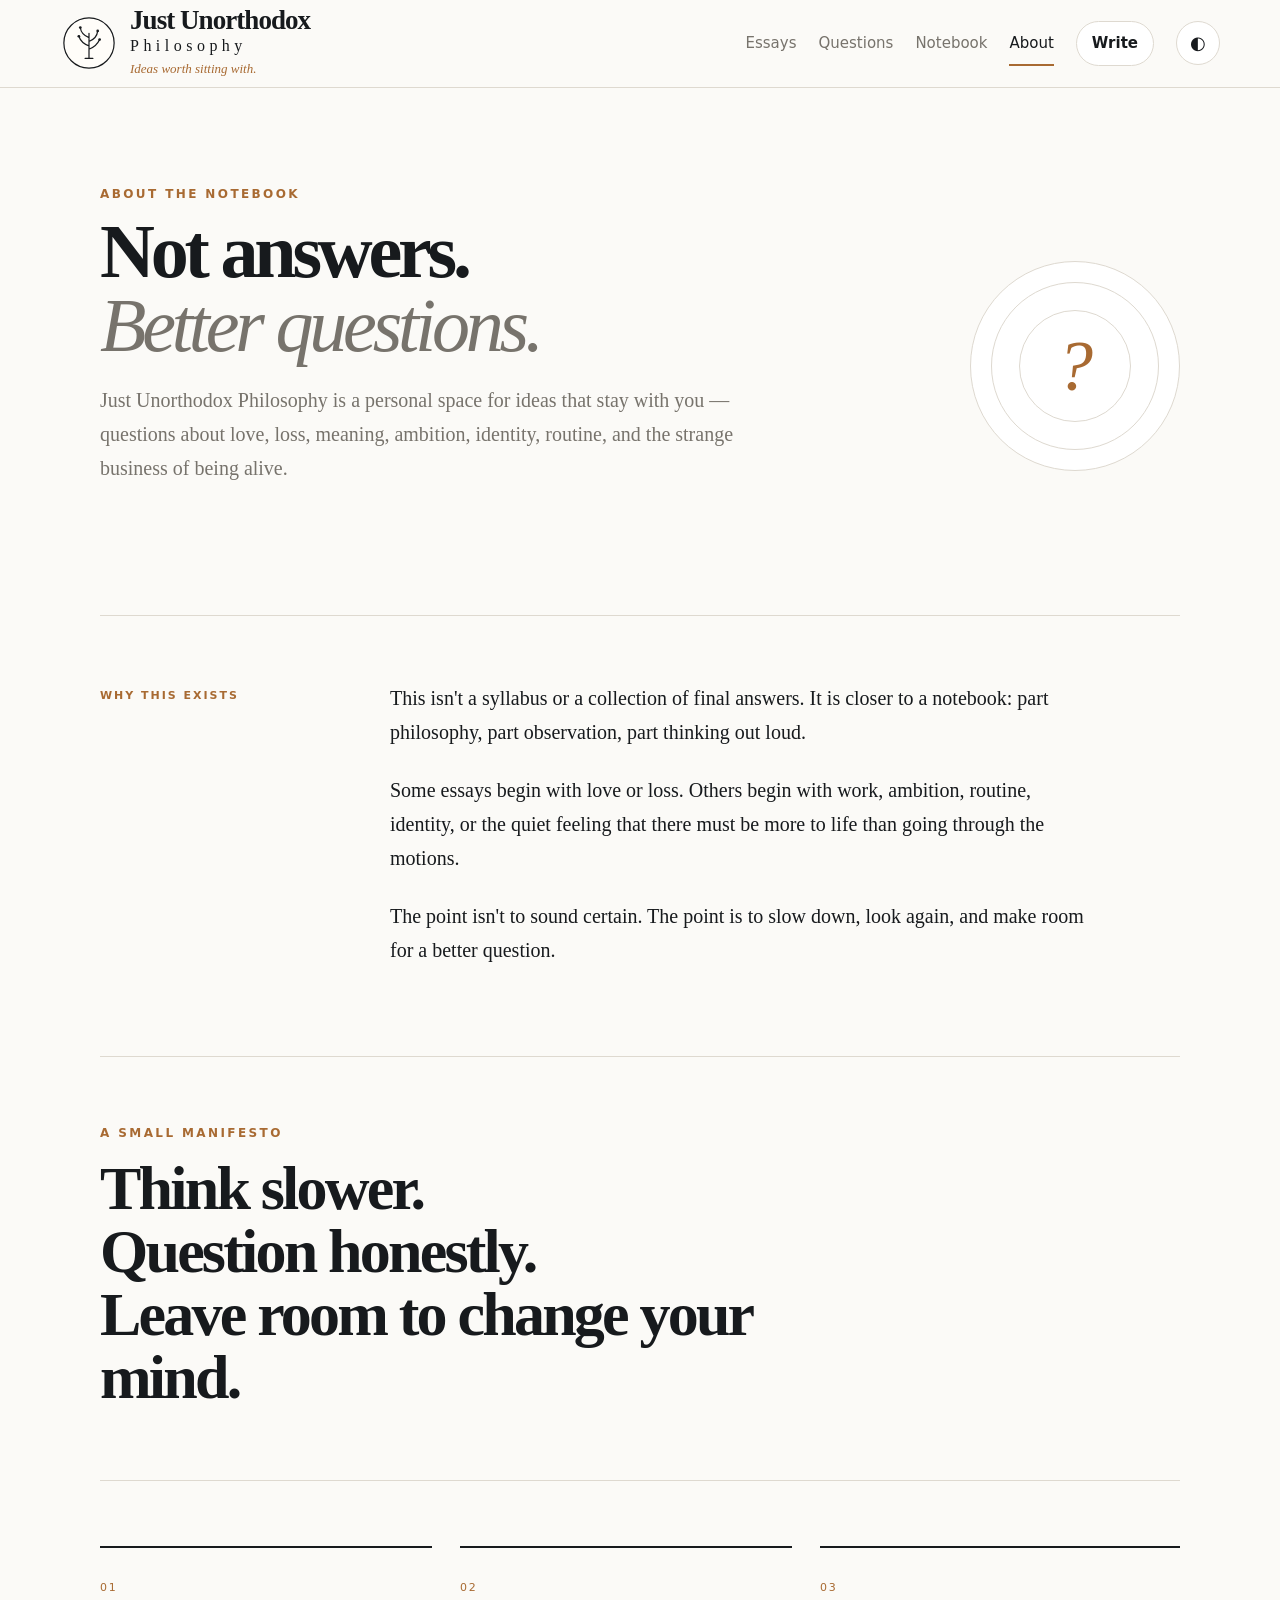
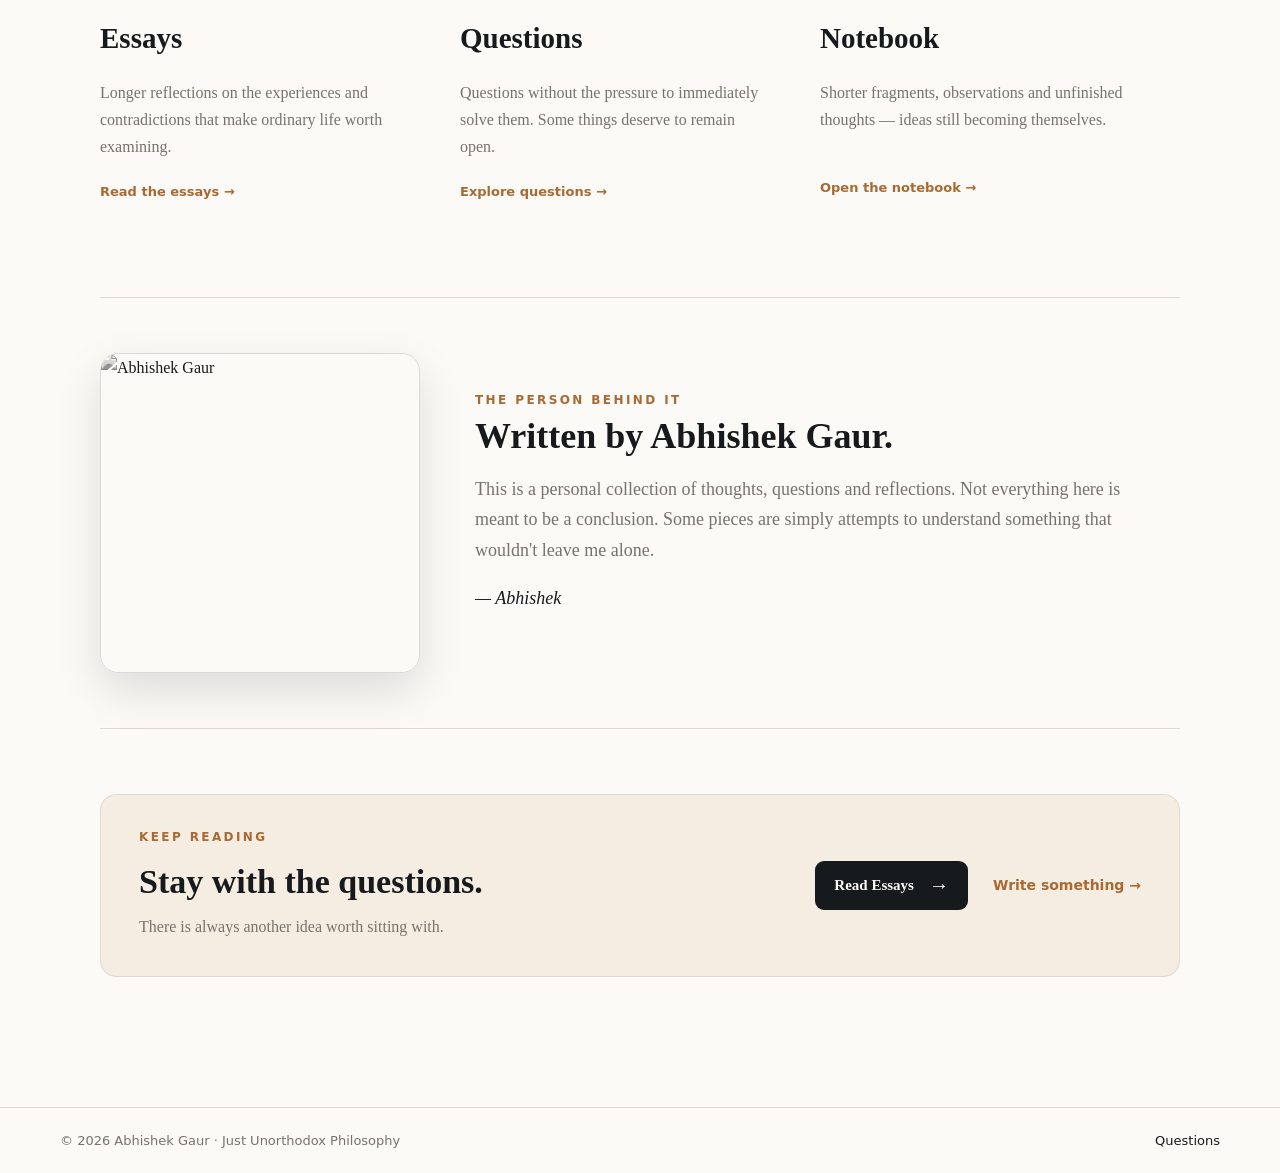
==== commit 3227d5d6: "Add personal author photo to About section" ====
--- a/about.html
+++ b/about.html
@@ -1 +1 @@
-<!DOCTYPE html><html lang="en"><head><meta charset="UTF-8"><meta name="viewport" content="width=device-width,initial-scale=1.0"><title>About — Just Unorthodox Philosophy</title><meta name="description" content="About Just Unorthodox Philosophy — a personal notebook for questions, reflections and unfinished thinking."><link rel="icon" href="favicon.svg" type="image/svg+xml"><link rel="stylesheet" href="style.css?v=6"><link rel="stylesheet" href="style-overrides.css?v=2"><link rel="stylesheet" href="site-v2.css?v=2"><script>try{if(localStorage.getItem('theme')==='dark')document.documentElement.classList.add('dark')}catch(e){}</script></head><body><header class="site-header"><div class="wrap header-inner"><a class="brand" href="index.html"><img src="logo.svg" alt="Just Unorthodox Philosophy" class="logo"><span class="brand-copy"><span class="site-title">Just Unorthodox</span><span class="site-title-sub">Philosophy</span><span class="site-tagline">Ideas worth sitting with.</span></span></a><nav class="site-nav" aria-label="Main navigation"><a href="index.html#essays">Essays</a><a href="questions.html">Questions</a><a href="notebook.html">Notebook</a><a class="active" href="about.html">About</a><a class="write-link" href="write.html">Write</a><button class="icon-button" id="theme-toggle" aria-label="Toggle dark mode">◐</button></nav></div></header><main class="wrap editorial-page about-page"><div class="about-hero"><div><div class="kicker">ABOUT THE NOTEBOOK</div><h1>Not answers.<br><em>Better questions.</em></h1><p class="lead">Just Unorthodox Philosophy is a personal space for ideas that stay with you — questions about love, loss, meaning, ambition, identity, routine, and the strange business of being alive.</p></div><div class="about-symbol" aria-hidden="true"><span>?</span></div></div><div class="about-rule"></div><section class="about-columns"><div class="about-label">WHY THIS EXISTS</div><div class="about-story"><p>This isn't a syllabus or a collection of final answers. It is closer to a notebook: part philosophy, part observation, part thinking out loud.</p><p>Some essays begin with love or loss. Others begin with work, ambition, routine, identity, or the quiet feeling that there must be more to life than going through the motions.</p><p>The point isn't to sound certain. The point is to slow down, look again, and make room for a better question.</p></div></section><section class="about-manifesto"><div class="kicker">A SMALL MANIFESTO</div><h2>Think slower.<br>Question honestly.<br>Leave room to change your mind.</h2></section><section class="about-cards"><article><span>01</span><h3>Essays</h3><p>Longer reflections on the experiences and contradictions that make ordinary life worth examining.</p><a href="index.html#essays">Read the essays →</a></article><article><span>02</span><h3>Questions</h3><p>Questions without the pressure to immediately solve them. Some things deserve to remain open.</p><a href="questions.html">Explore questions →</a></article><article><span>03</span><h3>Notebook</h3><p>Shorter fragments, observations and unfinished thoughts — ideas still becoming themselves.</p><a href="notebook.html">Open the notebook →</a></article></section><section class="author-note"><div class="author-mark">AG</div><div><div class="kicker">THE PERSON BEHIND IT</div><h2>Written by Abhishek Gaur.</h2><p>This is a personal collection of thoughts, questions and reflections. Not everything here is meant to be a conclusion. Some pieces are simply attempts to understand something that wouldn't leave me alone.</p><p class="signature">— Abhishek</p></div></section><section class="about-cta"><div><div class="kicker">KEEP READING</div><h2>Stay with the questions.</h2><p>There is always another idea worth sitting with.</p></div><div class="about-cta-actions"><a class="hero-button" href="index.html#essays">Read Essays <span>→</span></a><a class="back-link" href="write.html">Write something →</a></div></section></main><footer class="site-footer"><div class="wrap footer-inner"><span>© 2026 Abhishek Gaur · Just Unorthodox Philosophy</span><a href="questions.html">Questions</a></div></footer><script>document.getElementById('theme-toggle').onclick=function(){var d=document.documentElement.classList.toggle('dark');try{localStorage.setItem('theme',d?'dark':'light')}catch(e){}};</script></body></html>+<!DOCTYPE html><html lang="en"><head><meta charset="UTF-8"><meta name="viewport" content="width=device-width,initial-scale=1.0"><title>About — Just Unorthodox Philosophy</title><meta name="description" content="About Just Unorthodox Philosophy — a personal notebook for questions, reflections and unfinished thinking."><link rel="icon" href="favicon.svg" type="image/svg+xml"><link rel="stylesheet" href="style.css?v=6"><link rel="stylesheet" href="style-overrides.css?v=2"><link rel="stylesheet" href="site-v2.css?v=2"><style>.author-note{display:grid;grid-template-columns:320px 1fr;gap:55px;align-items:center}.author-photo{width:100%;aspect-ratio:1/1;object-fit:cover;display:block;border-radius:18px;filter:grayscale(100%);border:1px solid var(--border);box-shadow:0 18px 45px rgba(0,0,0,.12)}.author-note .author-mark{display:none}@media(max-width:700px){.author-note{grid-template-columns:1fr;gap:30px}.author-photo{max-width:420px}}</style><script>try{if(localStorage.getItem('theme')==='dark')document.documentElement.classList.add('dark')}catch(e){}</script></head><body><header class="site-header"><div class="wrap header-inner"><a class="brand" href="index.html"><img src="logo.svg" alt="Just Unorthodox Philosophy" class="logo"><span class="brand-copy"><span class="site-title">Just Unorthodox</span><span class="site-title-sub">Philosophy</span><span class="site-tagline">Ideas worth sitting with.</span></span></a><nav class="site-nav" aria-label="Main navigation"><a href="index.html#essays">Essays</a><a href="questions.html">Questions</a><a href="notebook.html">Notebook</a><a class="active" href="about.html">About</a><a class="write-link" href="write.html">Write</a><button class="icon-button" id="theme-toggle" aria-label="Toggle dark mode">◐</button></nav></div></header><main class="wrap editorial-page about-page"><div class="about-hero"><div><div class="kicker">ABOUT THE NOTEBOOK</div><h1>Not answers.<br><em>Better questions.</em></h1><p class="lead">Just Unorthodox Philosophy is a personal space for ideas that stay with you — questions about love, loss, meaning, ambition, identity, routine, and the strange business of being alive.</p></div><div class="about-symbol" aria-hidden="true"><span>?</span></div></div><div class="about-rule"></div><section class="about-columns"><div class="about-label">WHY THIS EXISTS</div><div class="about-story"><p>This isn't a syllabus or a collection of final answers. It is closer to a notebook: part philosophy, part observation, part thinking out loud.</p><p>Some essays begin with love or loss. Others begin with work, ambition, routine, identity, or the quiet feeling that there must be more to life than going through the motions.</p><p>The point isn't to sound certain. The point is to slow down, look again, and make room for a better question.</p></div></section><section class="about-manifesto"><div class="kicker">A SMALL MANIFESTO</div><h2>Think slower.<br>Question honestly.<br>Leave room to change your mind.</h2></section><section class="about-cards"><article><span>01</span><h3>Essays</h3><p>Longer reflections on the experiences and contradictions that make ordinary life worth examining.</p><a href="index.html#essays">Read the essays →</a></article><article><span>02</span><h3>Questions</h3><p>Questions without the pressure to immediately solve them. Some things deserve to remain open.</p><a href="questions.html">Explore questions →</a></article><article><span>03</span><h3>Notebook</h3><p>Shorter fragments, observations and unfinished thoughts — ideas still becoming themselves.</p><a href="notebook.html">Open the notebook →</a></article></section><section class="author-note"><img class="author-photo" src="author-photo.jpg" alt="Abhishek Gaur"><div><div class="kicker">THE PERSON BEHIND IT</div><h2>Written by Abhishek Gaur.</h2><p>This is a personal collection of thoughts, questions and reflections. Not everything here is meant to be a conclusion. Some pieces are simply attempts to understand something that wouldn't leave me alone.</p><p class="signature">— Abhishek</p></div></section><section class="about-cta"><div><div class="kicker">KEEP READING</div><h2>Stay with the questions.</h2><p>There is always another idea worth sitting with.</p></div><div class="about-cta-actions"><a class="hero-button" href="index.html#essays">Read Essays <span>→</span></a><a class="back-link" href="write.html">Write something →</a></div></section></main><footer class="site-footer"><div class="wrap footer-inner"><span>© 2026 Abhishek Gaur · Just Unorthodox Philosophy</span><a href="questions.html">Questions</a></div></footer><script>document.getElementById('theme-toggle').onclick=function(){var d=document.documentElement.classList.toggle('dark');try{localStorage.setItem('theme',d?'dark':'light')}catch(e){}};</script></body></html>
--- a/style-overrides.css
+++ b/style-overrides.css
@@ -1,5 +1,3 @@
-.section-intro{display:grid;grid-template-columns:1fr 1fr;gap:60px;align-items:end;margin-bottom:38px}.section-intro h2{font-size:clamp(32px,4vw,48px);line-height:1;letter-spacing:-.045em;margin:12px 0 0}.section-intro p{color:var(--muted);font-size:17px;margin:0;max-width:520px}.post-preview.featured{grid-template-columns:400px 1fr}.post-preview.featured .post-image{height:290px}.post-preview.featured h2{font-size:42px}.article-page{padding:60px 20px 90px}.article{max-width:820px;margin:auto}.article-kicker{color:var(--accent);font:700 12px var(--sans);letter-spacing:.16em;text-transform:uppercase}.article h1{font-size:clamp(44px,6vw,72px);line-height:.98;letter-spacing:-.055em;margin:16px 0}.article-deck{font-size:21px;color:var(--muted);max-width:680px}.article-meta{font:14px var(--sans);color:var(--muted);margin:22px 0 34px}.article-cover{width:100%;border-radius:14px;overflow:hidden;margin-bottom:46px;background:var(--hero)}.article-cover img{display:block;width:100%;height:auto}.article-body{max-width:680px;margin:auto;font-size:20px}.article-body p{margin:0 0 1.5em}.article-body blockquote{margin:42px 0;padding:8px 0 8px 28px;border-left:3px solid var(--accent);font-size:27px;line-height:1.35;font-style:italic}.article-actions{display:flex;gap:10px;margin:40px auto;max-width:680px}.action{border:1px solid var(--border);background:var(--surface);color:var(--text);border-radius:999px;padding:10px 16px;cursor:pointer;font:14px var(--sans)}.action:hover{border-color:var(--accent);color:var(--accent)}.article-nav{display:flex;justify-content:space-between;gap:20px;border-top:1px solid var(--border);padding-top:25px;margin-top:45px;font:14px var(--sans)}.article-nav a{text-decoration:none;color:var(--muted)}.article-nav a:hover{color:var(--accent)}.reading-progress{position:fixed;top:0;left:0;height:3px;width:0;background:var(--accent);z-index:100}.section-intro{position:relative}.start-here{margin:72px 0 30px;padding:34px 0;border-top:1px solid var(--border);border-bottom:1px solid var(--border)}.start-here h2{font-size:clamp(30px,4vw,44px);line-height:1.02;letter-spacing:-.04em;margin:10px 0 30px;max-width:620px}.start-grid{display:grid;grid-template-columns:repeat(3,1fr);gap:24px}.start-grid a{padding:20px 0;text-decoration:none;border-top:1px solid var(--border)}.start-grid span{display:block;color:var(--accent);font:11px var(--sans);letter-spacing:.12em;text-transform:uppercase;margin-bottom:12px}.start-grid strong{font-size:20px;line-height:1.3;font-weight:500}.start-grid b{display:block;margin-top:16px;font:14px var(--sans);color:var(--accent)}.start-grid a:hover strong{color:var(--accent)}.notebook-teaser{display:flex;justify-content:space-between;gap:30px;align-items:end;padding:55px 0}.notebook-teaser h2{font-size:clamp(28px,3.5vw,42px);line-height:1.05;margin:10px 0}.notebook-teaser p{color:var(--muted);margin:0}.text-link{white-space:nowrap;color:var(--accent);font:700 14px var(--sans);text-decoration:none}.editorial-page{padding:70px 0 100px;max-width:920px}.editorial-page h1{font-size:clamp(46px,6vw,76px);line-height:.98;letter-spacing:-.055em;max-width:820px;margin:14px 0 20px}.editorial-page .lead{font-size:20px;color:var(--muted);max-width:680px;margin-bottom:60px}.question-list{border-top:1px solid var(--border);margin-bottom:45px}.question-list a{display:grid;grid-template-columns:55px 1fr;gap:8px 25px;padding:28px 0;border-bottom:1px solid var(--border);text-decoration:none}.question-list span{font:12px var(--sans);color:var(--accent);padding-top:8px}.question-list strong{font-size:29px;line-height:1.15;font-weight:500}.question-list em{grid-column:2;color:var(--muted);font:12px var(--sans);font-style:normal;text-transform:uppercase;letter-spacing:.12em}.question-list a:hover strong{color:var(--accent)}.note-grid{display:grid;grid-template-columns:repeat(3,1fr);gap:18px;margin:45px 0}.note-grid article{border-top:2px solid var(--text);padding:18px 4px}.note-grid span{font:11px var(--sans);letter-spacing:.14em;color:var(--accent)}.note-grid p{font-size:22px;line-height:1.35;margin:18px 0 5px}.notebook-note{color:var(--muted);font-style:italic;margin:40px 0}.back-link{display:inline-block;margin-top:18px;color:var(--accent);font:700 14px var(--sans);text-decoration:none}.site-footer{border-top:1px solid var(--border);padding:25px 0;margin-top:30px}.footer-inner{display:flex;justify-content:space-between;gap:20px;color:var(--muted);font:13px var(--sans)}.footer-inner a{text-decoration:none}.site-nav{flex-wrap:wrap}
-/* Final visual tuning */
-.site-header{padding:7px 0}.logo{width:58px;height:58px;flex-basis:58px}.site-title{font-size:27px}.site-title-sub{font-size:16px;margin-top:3px}.site-tagline{font-size:13px;margin-top:3px}.site-nav{gap:22px}.hero-inner{min-height:285px}.hero-copy{padding:30px 0}.hero-copy h1{font-size:clamp(46px,4.7vw,62px);margin:12px 0}.hero-copy p{font-size:17px;margin-bottom:18px}.hero-image{width:40%;height:86%;top:auto;bottom:0}.hero-image img{object-position:center center}.hero-image:after{background:linear-gradient(90deg,var(--hero) 0%,rgba(245,237,226,.65) 20%,transparent 55%)}.essay-area{padding-top:38px}
-@media(max-width:900px){.site-header{padding:7px 0}.logo{width:54px;height:54px;flex-basis:54px}.site-title{font-size:24px}.site-title-sub{font-size:15px}.hero-inner{min-height:290px}.hero-copy{padding:32px 0}.hero-image{width:44%;height:82%}.site-nav{gap:16px}.section-intro{grid-template-columns:1fr;gap:12px}.post-preview.featured{grid-template-columns:1fr}.post-preview.featured .post-image{height:300px}.editorial-page{padding:55px 0 80px}.note-grid,.start-grid{grid-template-columns:1fr}.article-body{font-size:19px}.notebook-teaser{align-items:start;flex-direction:column}}
-@media(max-width:560px){.site-header{padding:6px 0}.logo{width:50px;height:50px;flex-basis:50px}.site-nav{font-size:13px;gap:12px}.icon-button{width:40px;height:40px}.hero-inner{min-height:350px}.hero-copy{padding:34px 0}.hero-copy h1{font-size:45px}.hero-image{width:100%;height:48%;opacity:.55}.hero-image:after{background:linear-gradient(180deg,var(--hero) 0%,rgba(245,237,226,.25) 48%,transparent 78%)}.essay-area{padding-top:34px}.section-intro h2{font-size:34px}.post-preview.featured h2{font-size:36px}.article-page{padding:40px 17px 70px}.article h1{font-size:44px}.article-deck{font-size:18px}.article-body{font-size:18px}.article-body blockquote{font-size:23px}.article-nav{flex-direction:column}.editorial-page{padding:45px 17px 70px}.question-list strong{font-size:24px}.footer-inner{flex-direction:column}.site-nav a:nth-child(2),.site-nav a:nth-child(3){display:none}.start-here{margin-top:50px}}
+.section-intro{display:grid;grid-template-columns:1fr 1fr;gap:60px;align-items:end;margin-bottom:38px}.section-intro h2{font-size:clamp(32px,4vw,48px);line-height:1;letter-spacing:-.045em;margin:12px 0 0}.section-intro p{color:var(--muted);font-size:17px;margin:0;max-width:520px}.post-preview.featured{grid-template-columns:400px 1fr}.post-preview.featured .post-image{height:290px}.post-preview.featured h2{font-size:42px}.article-page{padding:60px 20px 90px}.article{max-width:820px;margin:auto}.article-kicker{color:var(--accent);font:700 12px var(--sans);letter-spacing:.16em;text-transform:uppercase}.article h1{font-size:clamp(44px,6vw,72px);line-height:.98;letter-spacing:-.055em;margin:16px 0}.article-deck{font-size:21px;color:var(--muted);max-width:680px}.article-meta{font:14px var(--sans);color:var(--muted);margin:22px 0 34px}.article-cover{width:100%;border-radius:14px;overflow:hidden;margin-bottom:46px;background:var(--hero)}.article-cover img{display:block;width:100%;height:auto}.article-body{max-width:680px;margin:auto;font-size:20px}.article-body p{margin:0 0 1.5em}.article-body blockquote{margin:42px 0;padding:8px 0 8px 28px;border-left:3px solid var(--accent);font-size:27px;line-height:1.35;font-style:italic}.article-actions{display:flex;gap:10px;margin:40px auto;max-width:680px}.action{border:1px solid var(--border);background:var(--surface);color:var(--text);border-radius:999px;padding:10px 16px;cursor:pointer;font:14px var(--sans)}.action:hover{border-color:var(--accent);color:var(--accent)}.article-nav{display:flex;justify-content:space-between;gap:20px;border-top:1px solid var(--border);padding-top:25px;margin-top:45px;font:14px var(--sans)}.article-nav a{text-decoration:none;color:var(--muted)}.article-nav a:hover{color:var(--accent)}.reading-progress{position:fixed;top:0;left:0;height:3px;width:0;background:var(--accent);z-index:100}.section-intro{position:relative}.start-here{margin:72px 0 30px;padding:34px 0;border-top:1px solid var(--border);border-bottom:1px solid var(--border)}.start-here h2{font-size:clamp(30px,4vw,44px);line-height:1.02;letter-spacing:-.04em;margin:10px 0 30px;max-width:620px}.start-grid{display:grid;grid-template-columns:repeat(3,1fr);gap:24px}.start-grid a{padding:20px 0;text-decoration:none;border-top:1px solid var(--border)}.start-grid span{display:block;color:var(--accent);font:11px var(--sans);letter-spacing:.12em;text-transform:uppercase;margin-bottom:12px}.start-grid strong{font-size:20px;line-height:1.3;font-weight:500}.start-grid b{display:block;margin-top:16px;font:14px var(--sans);color:var(--accent)}.start-grid a:hover strong{color:var(--accent)}.notebook-teaser{display:flex;justify-content:space-between;gap:30px;align-items:end;padding:55px 0}.notebook-teaser h2{font-size:clamp(28px,3.5vw,42px);line-height:1.05;margin:10px 0}.notebook-teaser p{color:var(--muted);margin:0}.text-link{white-space:nowrap;color:var(--accent);font:700 14px var(--sans);text-decoration:none}.editorial-page{padding:70px 0 100px;max-width:920px}.editorial-page h1{font-size:clamp(46px,6vw,76px);line-height:.98;letter-spacing:-.055em;max-width:820px;margin:14px 0 20px}.editorial-page .lead{font-size:20px;color:var(--muted);max-width:680px;margin-bottom:60px}.question-list{border-top:1px solid var(--border);margin-bottom:45px}.question-list a{display:grid;grid-template-columns:55px 1fr;gap:8px 25px;padding:28px 0;border-bottom:1px solid var(--border);text-decoration:none}.question-list span{font:12px var(--sans);color:var(--accent);padding-top:8px}.question-list strong{font-size:29px;line-height:1.15;font-weight:500}.question-list em{grid-column:2;color:var(--muted);font:12px var(--sans);font-style:normal;text-transform:uppercase;letter-spacing:.12em}.question-list a:hover strong{color:var(--accent)}.note-grid{display:grid;grid-template-columns:repeat(3,1fr);gap:18px;margin:45px 0}.note-grid article{border-top:2px solid var(--text);padding:18px 4px}.note-grid span{font:11px var(--sans);letter-spacing:.14em;color:var(--accent)}.note-grid p{font-size:22px;line-height:1.35;margin:18px 0 5px}.notebook-note{color:var(--muted);font-style:italic;margin:40px 0}.back-link{display:inline-block;margin-top:18px;color:var(--accent);font:700 14px var(--sans);text-decoration:none}.site-footer{border-top:1px solid var(--border);padding:25px 0;margin-top:30px}.footer-inner{display:flex;justify-content:space-between;gap:20px;color:var(--muted);font:13px var(--sans)}.footer-inner a{text-decoration:none}.site-nav{flex-wrap:wrap}.site-header{padding:7px 0}.logo{width:58px;height:58px;flex-basis:58px}.site-title{font-size:27px}.site-title-sub{font-size:16px;margin-top:3px}.site-tagline{font-size:13px;margin-top:3px}.site-nav{gap:22px}.hero-inner{min-height:285px}.hero-copy{padding:30px 0}.hero-copy h1{font-size:clamp(46px,4.7vw,62px);margin:12px 0}.hero-copy p{font-size:17px;margin-bottom:18px}.hero-image{width:40%;height:86%;top:auto;bottom:0}.hero-image img{object-position:center center}.hero-image:after{background:linear-gradient(90deg,var(--hero) 0%,rgba(245,237,226,.65) 20%,transparent 55%)}.essay-area{padding-top:38px}.about-page{max-width:1080px}.about-hero{display:grid;grid-template-columns:minmax(0,1.2fr) 280px;gap:70px;align-items:center;padding:30px 0 70px}.about-hero h1{max-width:850px}.about-hero h1 em{font-weight:400;color:var(--muted)}.about-symbol{width:210px;height:210px;border:1px solid var(--border);border-radius:50%;display:grid;place-items:center;background:var(--surface);justify-self:end;position:relative}.about-symbol:before,.about-symbol:after{content:"";position:absolute;border:1px solid var(--border);border-radius:50%}.about-symbol:before{inset:20px}.about-symbol:after{inset:48px}.about-symbol span{font-size:72px;font-style:italic;color:var(--accent);position:relative;z-index:1}.about-rule{height:1px;background:var(--border)}.about-columns{display:grid;grid-template-columns:220px 1fr;gap:70px;padding:65px 0}.about-label{font:700 11px var(--sans);letter-spacing:.18em;color:var(--accent);padding-top:8px}.about-story{max-width:700px;font-size:20px}.about-story p{margin:0 0 24px}.about-manifesto{padding:70px 0;border-top:1px solid var(--border);border-bottom:1px solid var(--border)}.about-manifesto h2{font-size:clamp(38px,5vw,62px);line-height:1.02;letter-spacing:-.045em;margin:18px 0 0;max-width:800px}.about-cards{display:grid;grid-template-columns:repeat(3,1fr);gap:0;margin:65px 0}.about-cards article{padding:24px 28px 28px 0;border-top:2px solid var(--text);margin-right:28px}.about-cards article:last-child{margin-right:0}.about-cards span{font:11px var(--sans);letter-spacing:.15em;color:var(--accent)}.about-cards h3{font-size:29px;margin:15px 0 8px}.about-cards p{color:var(--muted);font-size:16px;min-height:78px}.about-cards a{color:var(--accent);font:700 13px var(--sans);text-decoration:none}.author-note{display:grid;grid-template-columns:120px 1fr;gap:45px;padding:55px 0;border-top:1px solid var(--border);border-bottom:1px solid var(--border);align-items:start}.author-mark{width:92px;height:92px;border:1px solid var(--text);border-radius:50%;display:grid;place-items:center;font:600 22px var(--sans);letter-spacing:.08em}.author-note h2{font-size:36px;line-height:1.05;margin:12px 0}.author-note p{font-size:18px;color:var(--muted);max-width:680px}.signature{font-style:italic!important;color:var(--text)!important}.about-cta{display:flex;justify-content:space-between;align-items:center;gap:35px;margin-top:65px;padding:36px 38px;border:1px solid var(--border);border-radius:16px;background:var(--hero)}.about-cta h2{font-size:34px;margin:10px 0 2px}.about-cta p{color:var(--muted);margin:0}.about-cta-actions{display:flex;align-items:center;gap:25px}.about-cta .back-link{margin:0;white-space:nowrap}
+@media(max-width:900px){.site-header{padding:7px 0}.logo{width:54px;height:54px;flex-basis:54px}.site-title{font-size:24px}.site-title-sub{font-size:15px}.hero-inner{min-height:290px}.hero-copy{padding:32px 0}.hero-image{width:44%;height:82%}.site-nav{gap:16px}.section-intro{grid-template-columns:1fr;gap:12px}.post-preview.featured{grid-template-columns:1fr}.post-preview.featured .post-image{height:300px}.editorial-page{padding:55px 0 80px}.note-grid,.start-grid{grid-template-columns:1fr}.article-body{font-size:19px}.notebook-teaser{align-items:start;flex-direction:column}.about-hero{grid-template-columns:1fr;gap:35px}.about-symbol{justify-self:start;width:150px;height:150px}.about-symbol span{font-size:54px}.about-columns{grid-template-columns:1fr;gap:15px}.about-cards{grid-template-columns:1fr;gap:30px}.about-cards article{margin:0;padding-right:0}.about-cards p{min-height:0}.author-note{grid-template-columns:80px 1fr;gap:28px}.author-mark{width:70px;height:70px;font-size:17px}.about-cta{align-items:flex-start;flex-direction:column}.about-cta-actions{flex-wrap:wrap}}
+@media(max-width:560px){.site-header{padding:6px 0}.logo{width:50px;height:50px;flex-basis:50px}.site-nav{font-size:13px;gap:12px}.icon-button{width:40px;height:40px}.hero-inner{min-height:350px}.hero-copy{padding:34px 0}.hero-copy h1{font-size:45px}.hero-image{width:100%;height:48%;opacity:.55}.hero-image:after{background:linear-gradient(180deg,var(--hero) 0%,rgba(245,237,226,.25) 48%,transparent 78%)}.essay-area{padding-top:34px}.section-intro h2{font-size:34px}.post-preview.featured h2{font-size:36px}.article-page{padding:40px 17px 70px}.article h1{font-size:44px}.article-deck{font-size:18px}.article-body{font-size:18px}.article-body blockquote{font-size:23px}.article-nav{flex-direction:column}.editorial-page{padding:45px 17px 70px}.question-list strong{font-size:24px}.footer-inner{flex-direction:column}.site-nav a:nth-child(2),.site-nav a:nth-child(3){display:none}.start-here{margin-top:50px}.about-hero{padding-top:15px;padding-bottom:50px}.about-manifesto{padding:50px 0}.about-manifesto h2{font-size:40px}.about-cards{margin:50px 0}.author-note{grid-template-columns:1fr;gap:20px}.about-cta{padding:28px 24px}.about-cta h2{font-size:29px}}
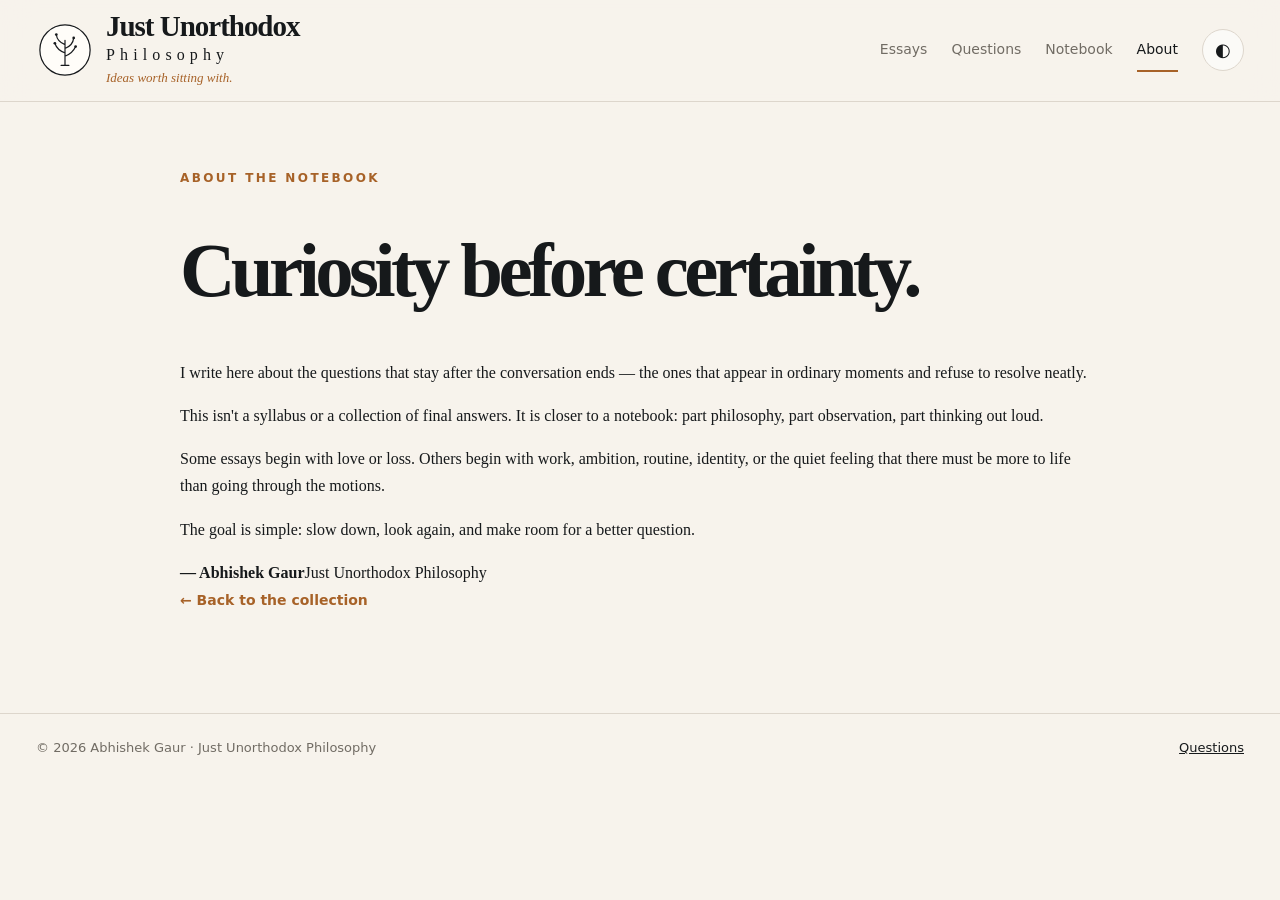
==== commit 48d1b109: "Prepare all pages for complete UI redesign" ====
--- a/about.html
+++ b/about.html
@@ -1 +1 @@
-<!DOCTYPE html><html lang="en"><head><meta charset="UTF-8"><meta name="viewport" content="width=device-width,initial-scale=1.0"><title>About — Just Unorthodox Philosophy</title><meta name="description" content="About Just Unorthodox Philosophy — a personal notebook for questions, reflections and unfinished thinking."><link rel="icon" href="favicon.svg" type="image/svg+xml"><link rel="stylesheet" href="style.css?v=6"><link rel="stylesheet" href="style-overrides.css?v=2"><link rel="stylesheet" href="site-v2.css?v=2"><style>.author-note{display:grid;grid-template-columns:320px 1fr;gap:55px;align-items:center}.author-photo{width:100%;aspect-ratio:1/1;object-fit:cover;display:block;border-radius:18px;filter:grayscale(100%);border:1px solid var(--border);box-shadow:0 18px 45px rgba(0,0,0,.12)}.author-note .author-mark{display:none}@media(max-width:700px){.author-note{grid-template-columns:1fr;gap:30px}.author-photo{max-width:420px}}</style><script>try{if(localStorage.getItem('theme')==='dark')document.documentElement.classList.add('dark')}catch(e){}</script></head><body><header class="site-header"><div class="wrap header-inner"><a class="brand" href="index.html"><img src="logo.svg" alt="Just Unorthodox Philosophy" class="logo"><span class="brand-copy"><span class="site-title">Just Unorthodox</span><span class="site-title-sub">Philosophy</span><span class="site-tagline">Ideas worth sitting with.</span></span></a><nav class="site-nav" aria-label="Main navigation"><a href="index.html#essays">Essays</a><a href="questions.html">Questions</a><a href="notebook.html">Notebook</a><a class="active" href="about.html">About</a><a class="write-link" href="write.html">Write</a><button class="icon-button" id="theme-toggle" aria-label="Toggle dark mode">◐</button></nav></div></header><main class="wrap editorial-page about-page"><div class="about-hero"><div><div class="kicker">ABOUT THE NOTEBOOK</div><h1>Not answers.<br><em>Better questions.</em></h1><p class="lead">Just Unorthodox Philosophy is a personal space for ideas that stay with you — questions about love, loss, meaning, ambition, identity, routine, and the strange business of being alive.</p></div><div class="about-symbol" aria-hidden="true"><span>?</span></div></div><div class="about-rule"></div><section class="about-columns"><div class="about-label">WHY THIS EXISTS</div><div class="about-story"><p>This isn't a syllabus or a collection of final answers. It is closer to a notebook: part philosophy, part observation, part thinking out loud.</p><p>Some essays begin with love or loss. Others begin with work, ambition, routine, identity, or the quiet feeling that there must be more to life than going through the motions.</p><p>The point isn't to sound certain. The point is to slow down, look again, and make room for a better question.</p></div></section><section class="about-manifesto"><div class="kicker">A SMALL MANIFESTO</div><h2>Think slower.<br>Question honestly.<br>Leave room to change your mind.</h2></section><section class="about-cards"><article><span>01</span><h3>Essays</h3><p>Longer reflections on the experiences and contradictions that make ordinary life worth examining.</p><a href="index.html#essays">Read the essays →</a></article><article><span>02</span><h3>Questions</h3><p>Questions without the pressure to immediately solve them. Some things deserve to remain open.</p><a href="questions.html">Explore questions →</a></article><article><span>03</span><h3>Notebook</h3><p>Shorter fragments, observations and unfinished thoughts — ideas still becoming themselves.</p><a href="notebook.html">Open the notebook →</a></article></section><section class="author-note"><img class="author-photo" src="author-photo.jpg" alt="Abhishek Gaur"><div><div class="kicker">THE PERSON BEHIND IT</div><h2>Written by Abhishek Gaur.</h2><p>This is a personal collection of thoughts, questions and reflections. Not everything here is meant to be a conclusion. Some pieces are simply attempts to understand something that wouldn't leave me alone.</p><p class="signature">— Abhishek</p></div></section><section class="about-cta"><div><div class="kicker">KEEP READING</div><h2>Stay with the questions.</h2><p>There is always another idea worth sitting with.</p></div><div class="about-cta-actions"><a class="hero-button" href="index.html#essays">Read Essays <span>→</span></a><a class="back-link" href="write.html">Write something →</a></div></section></main><footer class="site-footer"><div class="wrap footer-inner"><span>© 2026 Abhishek Gaur · Just Unorthodox Philosophy</span><a href="questions.html">Questions</a></div></footer><script>document.getElementById('theme-toggle').onclick=function(){var d=document.documentElement.classList.toggle('dark');try{localStorage.setItem('theme',d?'dark':'light')}catch(e){}};</script></body></html>+<!DOCTYPE html><html lang="en"><head><meta charset="UTF-8"><meta name="viewport" content="width=device-width,initial-scale=1.0"><title>About — Just Unorthodox Philosophy</title><meta name="description" content="About Just Unorthodox Philosophy — a personal notebook for questions, reflections and unfinished thinking."><link rel="icon" href="favicon.svg" type="image/svg+xml"><link rel="stylesheet" href="style.css?v=10"><link rel="stylesheet" href="style-overrides.css?v=10"><script>try{if(localStorage.getItem('theme')==='dark')document.documentElement.classList.add('dark')}catch(e){}</script></head><body><header class="site-header"><div class="wrap header-inner"><a class="brand" href="index.html"><img src="logo.svg" alt="Just Unorthodox Philosophy" class="logo"><span class="brand-copy"><span class="site-title">Just Unorthodox</span><span class="site-title-sub">Philosophy</span><span class="site-tagline">Ideas worth sitting with.</span></span></a><nav class="site-nav" aria-label="Main navigation"><a href="index.html#essays">Essays</a><a href="questions.html">Questions</a><a href="notebook.html">Notebook</a><a class="active" href="about.html">About</a><button class="icon-button" id="theme-toggle" aria-label="Toggle dark mode">◐</button></nav></div></header><main class="wrap editorial-page"><div class="kicker">About the notebook</div><h1>Curiosity before certainty.</h1><p class="lead">I write here about the questions that stay after the conversation ends — the ones that appear in ordinary moments and refuse to resolve neatly.</p><div class="about-story"><p>This isn't a syllabus or a collection of final answers. It is closer to a notebook: part philosophy, part observation, part thinking out loud.</p><p>Some essays begin with love or loss. Others begin with work, ambition, routine, identity, or the quiet feeling that there must be more to life than going through the motions.</p><p>The goal is simple: slow down, look again, and make room for a better question.</p></div><div class="author-signature"><strong>— Abhishek Gaur</strong><span>Just Unorthodox Philosophy</span></div><a class="back-link" href="index.html">← Back to the collection</a></main><footer class="site-footer"><div class="wrap footer-inner"><span>© 2026 Abhishek Gaur · Just Unorthodox Philosophy</span><a href="questions.html">Questions</a></div></footer><script>document.getElementById('theme-toggle').onclick=function(){var d=document.documentElement.classList.toggle('dark');try{localStorage.setItem('theme',d?'dark':'light')}catch(e){}};</script></body></html>
--- a/style-overrides.css
+++ b/style-overrides.css
@@ -1,3 +1,174 @@
-.section-intro{display:grid;grid-template-columns:1fr 1fr;gap:60px;align-items:end;margin-bottom:38px}.section-intro h2{font-size:clamp(32px,4vw,48px);line-height:1;letter-spacing:-.045em;margin:12px 0 0}.section-intro p{color:var(--muted);font-size:17px;margin:0;max-width:520px}.post-preview.featured{grid-template-columns:400px 1fr}.post-preview.featured .post-image{height:290px}.post-preview.featured h2{font-size:42px}.article-page{padding:60px 20px 90px}.article{max-width:820px;margin:auto}.article-kicker{color:var(--accent);font:700 12px var(--sans);letter-spacing:.16em;text-transform:uppercase}.article h1{font-size:clamp(44px,6vw,72px);line-height:.98;letter-spacing:-.055em;margin:16px 0}.article-deck{font-size:21px;color:var(--muted);max-width:680px}.article-meta{font:14px var(--sans);color:var(--muted);margin:22px 0 34px}.article-cover{width:100%;border-radius:14px;overflow:hidden;margin-bottom:46px;background:var(--hero)}.article-cover img{display:block;width:100%;height:auto}.article-body{max-width:680px;margin:auto;font-size:20px}.article-body p{margin:0 0 1.5em}.article-body blockquote{margin:42px 0;padding:8px 0 8px 28px;border-left:3px solid var(--accent);font-size:27px;line-height:1.35;font-style:italic}.article-actions{display:flex;gap:10px;margin:40px auto;max-width:680px}.action{border:1px solid var(--border);background:var(--surface);color:var(--text);border-radius:999px;padding:10px 16px;cursor:pointer;font:14px var(--sans)}.action:hover{border-color:var(--accent);color:var(--accent)}.article-nav{display:flex;justify-content:space-between;gap:20px;border-top:1px solid var(--border);padding-top:25px;margin-top:45px;font:14px var(--sans)}.article-nav a{text-decoration:none;color:var(--muted)}.article-nav a:hover{color:var(--accent)}.reading-progress{position:fixed;top:0;left:0;height:3px;width:0;background:var(--accent);z-index:100}.section-intro{position:relative}.start-here{margin:72px 0 30px;padding:34px 0;border-top:1px solid var(--border);border-bottom:1px solid var(--border)}.start-here h2{font-size:clamp(30px,4vw,44px);line-height:1.02;letter-spacing:-.04em;margin:10px 0 30px;max-width:620px}.start-grid{display:grid;grid-template-columns:repeat(3,1fr);gap:24px}.start-grid a{padding:20px 0;text-decoration:none;border-top:1px solid var(--border)}.start-grid span{display:block;color:var(--accent);font:11px var(--sans);letter-spacing:.12em;text-transform:uppercase;margin-bottom:12px}.start-grid strong{font-size:20px;line-height:1.3;font-weight:500}.start-grid b{display:block;margin-top:16px;font:14px var(--sans);color:var(--accent)}.start-grid a:hover strong{color:var(--accent)}.notebook-teaser{display:flex;justify-content:space-between;gap:30px;align-items:end;padding:55px 0}.notebook-teaser h2{font-size:clamp(28px,3.5vw,42px);line-height:1.05;margin:10px 0}.notebook-teaser p{color:var(--muted);margin:0}.text-link{white-space:nowrap;color:var(--accent);font:700 14px var(--sans);text-decoration:none}.editorial-page{padding:70px 0 100px;max-width:920px}.editorial-page h1{font-size:clamp(46px,6vw,76px);line-height:.98;letter-spacing:-.055em;max-width:820px;margin:14px 0 20px}.editorial-page .lead{font-size:20px;color:var(--muted);max-width:680px;margin-bottom:60px}.question-list{border-top:1px solid var(--border);margin-bottom:45px}.question-list a{display:grid;grid-template-columns:55px 1fr;gap:8px 25px;padding:28px 0;border-bottom:1px solid var(--border);text-decoration:none}.question-list span{font:12px var(--sans);color:var(--accent);padding-top:8px}.question-list strong{font-size:29px;line-height:1.15;font-weight:500}.question-list em{grid-column:2;color:var(--muted);font:12px var(--sans);font-style:normal;text-transform:uppercase;letter-spacing:.12em}.question-list a:hover strong{color:var(--accent)}.note-grid{display:grid;grid-template-columns:repeat(3,1fr);gap:18px;margin:45px 0}.note-grid article{border-top:2px solid var(--text);padding:18px 4px}.note-grid span{font:11px var(--sans);letter-spacing:.14em;color:var(--accent)}.note-grid p{font-size:22px;line-height:1.35;margin:18px 0 5px}.notebook-note{color:var(--muted);font-style:italic;margin:40px 0}.back-link{display:inline-block;margin-top:18px;color:var(--accent);font:700 14px var(--sans);text-decoration:none}.site-footer{border-top:1px solid var(--border);padding:25px 0;margin-top:30px}.footer-inner{display:flex;justify-content:space-between;gap:20px;color:var(--muted);font:13px var(--sans)}.footer-inner a{text-decoration:none}.site-nav{flex-wrap:wrap}.site-header{padding:7px 0}.logo{width:58px;height:58px;flex-basis:58px}.site-title{font-size:27px}.site-title-sub{font-size:16px;margin-top:3px}.site-tagline{font-size:13px;margin-top:3px}.site-nav{gap:22px}.hero-inner{min-height:285px}.hero-copy{padding:30px 0}.hero-copy h1{font-size:clamp(46px,4.7vw,62px);margin:12px 0}.hero-copy p{font-size:17px;margin-bottom:18px}.hero-image{width:40%;height:86%;top:auto;bottom:0}.hero-image img{object-position:center center}.hero-image:after{background:linear-gradient(90deg,var(--hero) 0%,rgba(245,237,226,.65) 20%,transparent 55%)}.essay-area{padding-top:38px}.about-page{max-width:1080px}.about-hero{display:grid;grid-template-columns:minmax(0,1.2fr) 280px;gap:70px;align-items:center;padding:30px 0 70px}.about-hero h1{max-width:850px}.about-hero h1 em{font-weight:400;color:var(--muted)}.about-symbol{width:210px;height:210px;border:1px solid var(--border);border-radius:50%;display:grid;place-items:center;background:var(--surface);justify-self:end;position:relative}.about-symbol:before,.about-symbol:after{content:"";position:absolute;border:1px solid var(--border);border-radius:50%}.about-symbol:before{inset:20px}.about-symbol:after{inset:48px}.about-symbol span{font-size:72px;font-style:italic;color:var(--accent);position:relative;z-index:1}.about-rule{height:1px;background:var(--border)}.about-columns{display:grid;grid-template-columns:220px 1fr;gap:70px;padding:65px 0}.about-label{font:700 11px var(--sans);letter-spacing:.18em;color:var(--accent);padding-top:8px}.about-story{max-width:700px;font-size:20px}.about-story p{margin:0 0 24px}.about-manifesto{padding:70px 0;border-top:1px solid var(--border);border-bottom:1px solid var(--border)}.about-manifesto h2{font-size:clamp(38px,5vw,62px);line-height:1.02;letter-spacing:-.045em;margin:18px 0 0;max-width:800px}.about-cards{display:grid;grid-template-columns:repeat(3,1fr);gap:0;margin:65px 0}.about-cards article{padding:24px 28px 28px 0;border-top:2px solid var(--text);margin-right:28px}.about-cards article:last-child{margin-right:0}.about-cards span{font:11px var(--sans);letter-spacing:.15em;color:var(--accent)}.about-cards h3{font-size:29px;margin:15px 0 8px}.about-cards p{color:var(--muted);font-size:16px;min-height:78px}.about-cards a{color:var(--accent);font:700 13px var(--sans);text-decoration:none}.author-note{display:grid;grid-template-columns:120px 1fr;gap:45px;padding:55px 0;border-top:1px solid var(--border);border-bottom:1px solid var(--border);align-items:start}.author-mark{width:92px;height:92px;border:1px solid var(--text);border-radius:50%;display:grid;place-items:center;font:600 22px var(--sans);letter-spacing:.08em}.author-note h2{font-size:36px;line-height:1.05;margin:12px 0}.author-note p{font-size:18px;color:var(--muted);max-width:680px}.signature{font-style:italic!important;color:var(--text)!important}.about-cta{display:flex;justify-content:space-between;align-items:center;gap:35px;margin-top:65px;padding:36px 38px;border:1px solid var(--border);border-radius:16px;background:var(--hero)}.about-cta h2{font-size:34px;margin:10px 0 2px}.about-cta p{color:var(--muted);margin:0}.about-cta-actions{display:flex;align-items:center;gap:25px}.about-cta .back-link{margin:0;white-space:nowrap}
-@media(max-width:900px){.site-header{padding:7px 0}.logo{width:54px;height:54px;flex-basis:54px}.site-title{font-size:24px}.site-title-sub{font-size:15px}.hero-inner{min-height:290px}.hero-copy{padding:32px 0}.hero-image{width:44%;height:82%}.site-nav{gap:16px}.section-intro{grid-template-columns:1fr;gap:12px}.post-preview.featured{grid-template-columns:1fr}.post-preview.featured .post-image{height:300px}.editorial-page{padding:55px 0 80px}.note-grid,.start-grid{grid-template-columns:1fr}.article-body{font-size:19px}.notebook-teaser{align-items:start;flex-direction:column}.about-hero{grid-template-columns:1fr;gap:35px}.about-symbol{justify-self:start;width:150px;height:150px}.about-symbol span{font-size:54px}.about-columns{grid-template-columns:1fr;gap:15px}.about-cards{grid-template-columns:1fr;gap:30px}.about-cards article{margin:0;padding-right:0}.about-cards p{min-height:0}.author-note{grid-template-columns:80px 1fr;gap:28px}.author-mark{width:70px;height:70px;font-size:17px}.about-cta{align-items:flex-start;flex-direction:column}.about-cta-actions{flex-wrap:wrap}}
-@media(max-width:560px){.site-header{padding:6px 0}.logo{width:50px;height:50px;flex-basis:50px}.site-nav{font-size:13px;gap:12px}.icon-button{width:40px;height:40px}.hero-inner{min-height:350px}.hero-copy{padding:34px 0}.hero-copy h1{font-size:45px}.hero-image{width:100%;height:48%;opacity:.55}.hero-image:after{background:linear-gradient(180deg,var(--hero) 0%,rgba(245,237,226,.25) 48%,transparent 78%)}.essay-area{padding-top:34px}.section-intro h2{font-size:34px}.post-preview.featured h2{font-size:36px}.article-page{padding:40px 17px 70px}.article h1{font-size:44px}.article-deck{font-size:18px}.article-body{font-size:18px}.article-body blockquote{font-size:23px}.article-nav{flex-direction:column}.editorial-page{padding:45px 17px 70px}.question-list strong{font-size:24px}.footer-inner{flex-direction:column}.site-nav a:nth-child(2),.site-nav a:nth-child(3){display:none}.start-here{margin-top:50px}.about-hero{padding-top:15px;padding-bottom:50px}.about-manifesto{padding:50px 0}.about-manifesto h2{font-size:40px}.about-cards{margin:50px 0}.author-note{grid-template-columns:1fr;gap:20px}.about-cta{padding:28px 24px}.about-cta h2{font-size:29px}}
+/* Just Unorthodox — unified editorial redesign */
+:root{
+  --bg:#f7f3ec;--surface:#fbfaf7;--text:#16191b;--muted:#716c64;--border:#ddd6cc;--accent:#a76228;--hero:#efe6d8;
+  --serif:Georgia,"Times New Roman",serif;--sans:Inter,ui-sans-serif,system-ui,-apple-system,BlinkMacSystemFont,"Segoe UI",sans-serif
+}
+html.dark{
+  --bg:#0f1112;--surface:#151819;--text:#f2eee7;--muted:#aaa39a;--border:#2b2e2f;--accent:#d69a63;--hero:#171817
+}
+*{box-sizing:border-box}
+html,body{max-width:100%;overflow-x:hidden}
+body{background:var(--bg);color:var(--text)}
+a{transition:color .2s ease,opacity .2s ease,border-color .2s ease,background .2s ease}
+.wrap{width:min(1240px,calc(100% - 72px));margin-inline:auto}
+
+/* Header */
+.site-header{
+  position:sticky;top:0;z-index:50;padding:12px 0;
+  background:color-mix(in srgb,var(--bg) 93%,transparent);
+  backdrop-filter:blur(16px);
+  border-bottom:1px solid var(--border)
+}
+.header-inner{min-height:62px}
+.logo{width:58px;height:58px;flex:0 0 58px}
+.site-title{font-size:29px;letter-spacing:-.035em}
+.site-title-sub{font-size:16px;letter-spacing:.32em}
+.site-tagline{font-size:13px;margin-top:3px}
+.site-nav{gap:24px}
+.site-nav a{font-size:14px}
+.write-link{
+  display:inline-flex!important;align-items:center;padding:9px 15px!important;
+  border:1px solid var(--border);border-radius:999px;background:transparent!important;
+  font-weight:700!important;color:var(--text)!important
+}
+.write-link:hover{border-color:var(--accent);color:var(--accent)!important}
+.icon-button{width:42px;height:42px}
+
+/* Home hero */
+.hero-banner{position:relative;overflow:hidden;border-bottom:1px solid var(--border);background:var(--hero)}
+.hero-inner{min-height:440px;display:flex;align-items:center;position:relative}
+.hero-copy{width:56%;padding:64px 0;position:relative;z-index:5}
+.hero-copy .kicker{font:italic 17px/1.2 var(--serif);letter-spacing:.08em;text-transform:none}
+.hero-copy h1{
+  font-size:clamp(50px,6.2vw,82px);line-height:.93;letter-spacing:-.065em;
+  max-width:760px;margin:20px 0 27px
+}
+.hero-copy p{font-size:19px;line-height:1.6;max-width:590px;color:var(--muted);margin-bottom:28px}
+.hero-button{border-radius:4px;padding:13px 18px;background:var(--text);color:var(--bg);font:700 14px var(--sans)}
+.hero-button:hover{background:var(--accent);color:#fff}
+.hero-visual{
+  position:absolute;right:0;top:0;width:50%;height:100%;overflow:hidden;
+  background:
+    radial-gradient(circle at 68% 36%,color-mix(in srgb,var(--accent) 20%,transparent),transparent 16%),
+    linear-gradient(145deg,color-mix(in srgb,var(--hero) 70%,#000 30%),var(--hero));
+}
+.hero-visual:before,.hero-visual:after{
+  content:"";position:absolute;border:1px solid color-mix(in srgb,var(--accent) 40%,transparent);
+  border-radius:50%;
+}
+.hero-visual:before{width:76%;height:78%;right:2%;top:9%;transform:rotate(-13deg)}
+.hero-visual:after{width:54%;height:92%;right:18%;top:1%;transform:rotate(20deg)}
+.thought-orbit{position:absolute;border:1px solid color-mix(in srgb,var(--accent) 30%,transparent);border-radius:50%}
+.orbit-1{width:58%;height:58%;right:17%;top:19%;transform:rotate(16deg)}
+.orbit-2{width:38%;height:75%;right:29%;top:10%;transform:rotate(-23deg)}
+.thought-symbol{
+  position:absolute;right:25%;top:24%;font:italic 280px/.8 var(--serif);
+  color:color-mix(in srgb,var(--text) 10%,transparent);font-weight:400
+}
+.thought-word{position:absolute;color:var(--accent);font:italic 15px var(--serif);letter-spacing:.04em}
+.word-1{right:8%;top:22%}.word-2{right:31%;bottom:18%}.word-3{right:7%;bottom:30%}
+.thought-dot{position:absolute;width:7px;height:7px;border-radius:50%;background:var(--accent);box-shadow:0 0 0 7px color-mix(in srgb,var(--accent) 10%,transparent)}
+.dot-1{right:19%;top:25%}.dot-2{right:14%;bottom:26%}.dot-3{right:42%;top:54%}
+
+/* Home collection */
+.essay-area{padding:60px 0 96px}
+.section-intro{display:grid;grid-template-columns:1fr 460px;gap:70px;align-items:end;margin-bottom:28px}
+.section-intro h2{font-size:clamp(38px,4.3vw,58px);line-height:.98;letter-spacing:-.055em;margin:12px 0 0}
+.section-intro p{font-size:17px;line-height:1.7;margin:0;color:var(--muted)}
+.toolbar{display:flex;align-items:center;justify-content:space-between;gap:25px;border-top:1px solid var(--border);padding-top:18px;margin-bottom:30px}
+.search-wrap{display:flex;align-items:center;gap:10px;width:min(360px,100%);background:var(--surface);border:1px solid var(--border);border-radius:8px;padding:0 14px}
+.filters{gap:10px}
+.filter{padding:8px 13px;border:1px solid var(--border);border-radius:999px;background:transparent;font:14px var(--serif);color:var(--text)}
+.filter:hover,.filter.active{background:var(--text);color:var(--bg);border-color:var(--text)}
+#post-list{display:grid;grid-template-columns:repeat(2,minmax(0,1fr));gap:24px}
+.post-preview,.post-preview.featured{
+  display:grid;grid-template-columns:190px minmax(0,1fr);gap:24px;
+  padding:18px;border:1px solid var(--border);border-radius:12px;background:var(--surface);margin:0
+}
+.post-image,.post-preview.featured .post-image{width:190px;height:140px;border-radius:8px;overflow:hidden;background:var(--hero)}
+.post-image img{width:100%;height:100%;object-fit:cover;display:block}
+.post-preview h2,.post-preview.featured h2{font-size:27px;line-height:1.05;letter-spacing:-.035em;margin:8px 0}
+.post-preview p{font-size:15px;line-height:1.55;color:var(--muted);margin:10px 0}
+.post-topic{font:700 11px var(--sans);letter-spacing:.14em;text-transform:uppercase;color:var(--accent)}
+.post-meta{font:13px var(--sans);color:var(--muted)}
+.read-more{font:700 13px var(--sans);color:var(--accent)}
+.start-here{margin:72px 0 0;padding:42px 0;border-top:1px solid var(--border);border-bottom:1px solid var(--border)}
+.start-here h2{font-size:clamp(34px,4.2vw,54px);line-height:.98;letter-spacing:-.05em;max-width:760px;margin:10px 0 32px}
+.start-grid{display:grid;grid-template-columns:repeat(3,1fr);gap:28px}
+.start-grid a{padding:18px 0;border-top:1px solid var(--border);text-decoration:none}
+.start-grid span{font:700 11px var(--sans);letter-spacing:.14em;text-transform:uppercase;color:var(--accent)}
+.start-grid strong{display:block;font-size:21px;line-height:1.3;font-weight:500;margin-top:12px}
+.notebook-teaser{display:flex;justify-content:space-between;align-items:end;gap:30px;padding:62px 0}
+.notebook-teaser h2{font-size:clamp(32px,3.8vw,48px);line-height:1;margin:10px 0}
+.notebook-teaser p{margin:0;color:var(--muted)}
+.newsletter{display:grid;grid-template-columns:auto 1fr 1.15fr;align-items:center;gap:20px;padding:26px;border:1px solid var(--border);border-radius:12px;background:var(--surface)}
+.newsletter-mark{width:48px;height:48px;border:1px solid var(--text);border-radius:50%;display:grid;place-items:center}
+
+/* Articles */
+.article-page{padding:70px 0 100px}
+.article{width:min(900px,calc(100% - 40px));margin:auto}
+.article-kicker{font:700 11px var(--sans);letter-spacing:.18em;color:var(--accent)}
+.article h1{font-size:clamp(46px,6vw,76px);line-height:.94;letter-spacing:-.06em;max-width:850px;margin:16px 0 20px}
+.article-deck{font-size:21px;line-height:1.55;color:var(--muted);max-width:700px}
+.article-meta{font:13px var(--sans);color:var(--muted);margin:20px 0 34px}
+.article-cover{width:100%;height:auto!important;min-height:0!important;display:grid;place-items:center;overflow:hidden;background:var(--hero);border-radius:12px;margin-bottom:44px;padding:0}
+.article-cover img{
+  width:100%!important;height:auto!important;max-width:100%!important;max-height:680px!important;
+  object-fit:contain!important;object-position:center!important;display:block!important;transform:none!important
+}
+.article-body{max-width:700px;margin:auto;font-size:20px;line-height:1.85}
+.article-body p{margin:0 0 1.5em}
+.article-body blockquote{margin:48px 0;padding:14px 0 14px 26px;border-left:3px solid var(--accent);font-size:28px;line-height:1.35;font-style:italic}
+.article-actions{display:flex;gap:10px;max-width:700px;margin:38px auto}
+.action{border:1px solid var(--border);background:transparent;color:var(--text);border-radius:999px;padding:9px 15px;font:13px var(--sans)}
+.article-nav{max-width:700px;margin:48px auto 0;padding-top:23px;border-top:1px solid var(--border);display:flex;justify-content:space-between;gap:20px;font:13px var(--sans)}
+.article-nav a{color:var(--muted);text-decoration:none}.article-nav a:hover{color:var(--accent)}
+.reading-progress{position:fixed;left:0;top:0;height:3px;width:0;background:var(--accent);z-index:100}
+
+/* Other pages */
+.editorial-page{max-width:920px;padding:70px 0 100px}
+.editorial-page h1{font-size:clamp(48px,6vw,78px);line-height:.94;letter-spacing:-.06em}
+.question-list a{padding:28px 0}
+.question-list strong{font-size:28px}
+.note-grid{gap:22px}
+.writer-page{min-height:calc(100vh - 88px)}
+.writer-login,.writer-card{border-radius:14px!important;box-shadow:0 18px 60px rgba(0,0,0,.08)!important}
+
+/* Mobile */
+@media(max-width:950px){
+  .wrap{width:min(100% - 40px,760px)}
+  .hero-inner{min-height:420px}
+  .hero-copy{width:62%}
+  .hero-visual{width:58%}
+  .section-intro{grid-template-columns:1fr;gap:14px}
+  #post-list{grid-template-columns:1fr}
+  .start-grid{grid-template-columns:1fr}
+}
+@media(max-width:650px){
+  .wrap{width:calc(100% - 28px)}
+  .site-header{padding:7px 0}.logo{width:50px;height:50px;flex-basis:50px}
+  .site-title{font-size:25px}.site-title-sub,.site-tagline{display:none}
+  .site-nav{gap:12px;font-size:13px}
+  .site-nav a:nth-child(2),.site-nav a:nth-child(3){display:none}
+  .hero-inner{min-height:520px;align-items:flex-start}
+  .hero-copy{width:100%;padding:44px 0 20px}
+  .hero-copy h1{font-size:48px}
+  .hero-copy p{font-size:18px}
+  .hero-visual{width:100%;height:60%;top:auto;bottom:0;opacity:.72}
+  .hero-visual:before{width:78%;height:75%;right:3%;top:9%}
+  .hero-visual:after{width:56%;height:88%;right:18%;top:3%}
+  .thought-symbol{right:28%;top:26%;font-size:190px}
+  .filters{overflow:auto;flex-wrap:nowrap;justify-content:flex-start;padding-bottom:5px}
+  .filter{flex:0 0 auto}
+  .toolbar{flex-direction:column;align-items:stretch}
+  .search-wrap{width:100%}
+  .post-preview,.post-preview.featured{grid-template-columns:1fr}
+  .post-image,.post-preview.featured .post-image{width:100%;height:210px}
+  .notebook-teaser{flex-direction:column;align-items:flex-start}
+  .newsletter{grid-template-columns:1fr}
+  .newsletter-mark{display:none}
+  .article-page{padding:45px 0 75px}
+  .article{width:calc(100% - 30px)}
+  .article h1{font-size:45px}.article-deck{font-size:18px}.article-body{font-size:18px}
+  .article-cover img{max-height:none!important}
+}
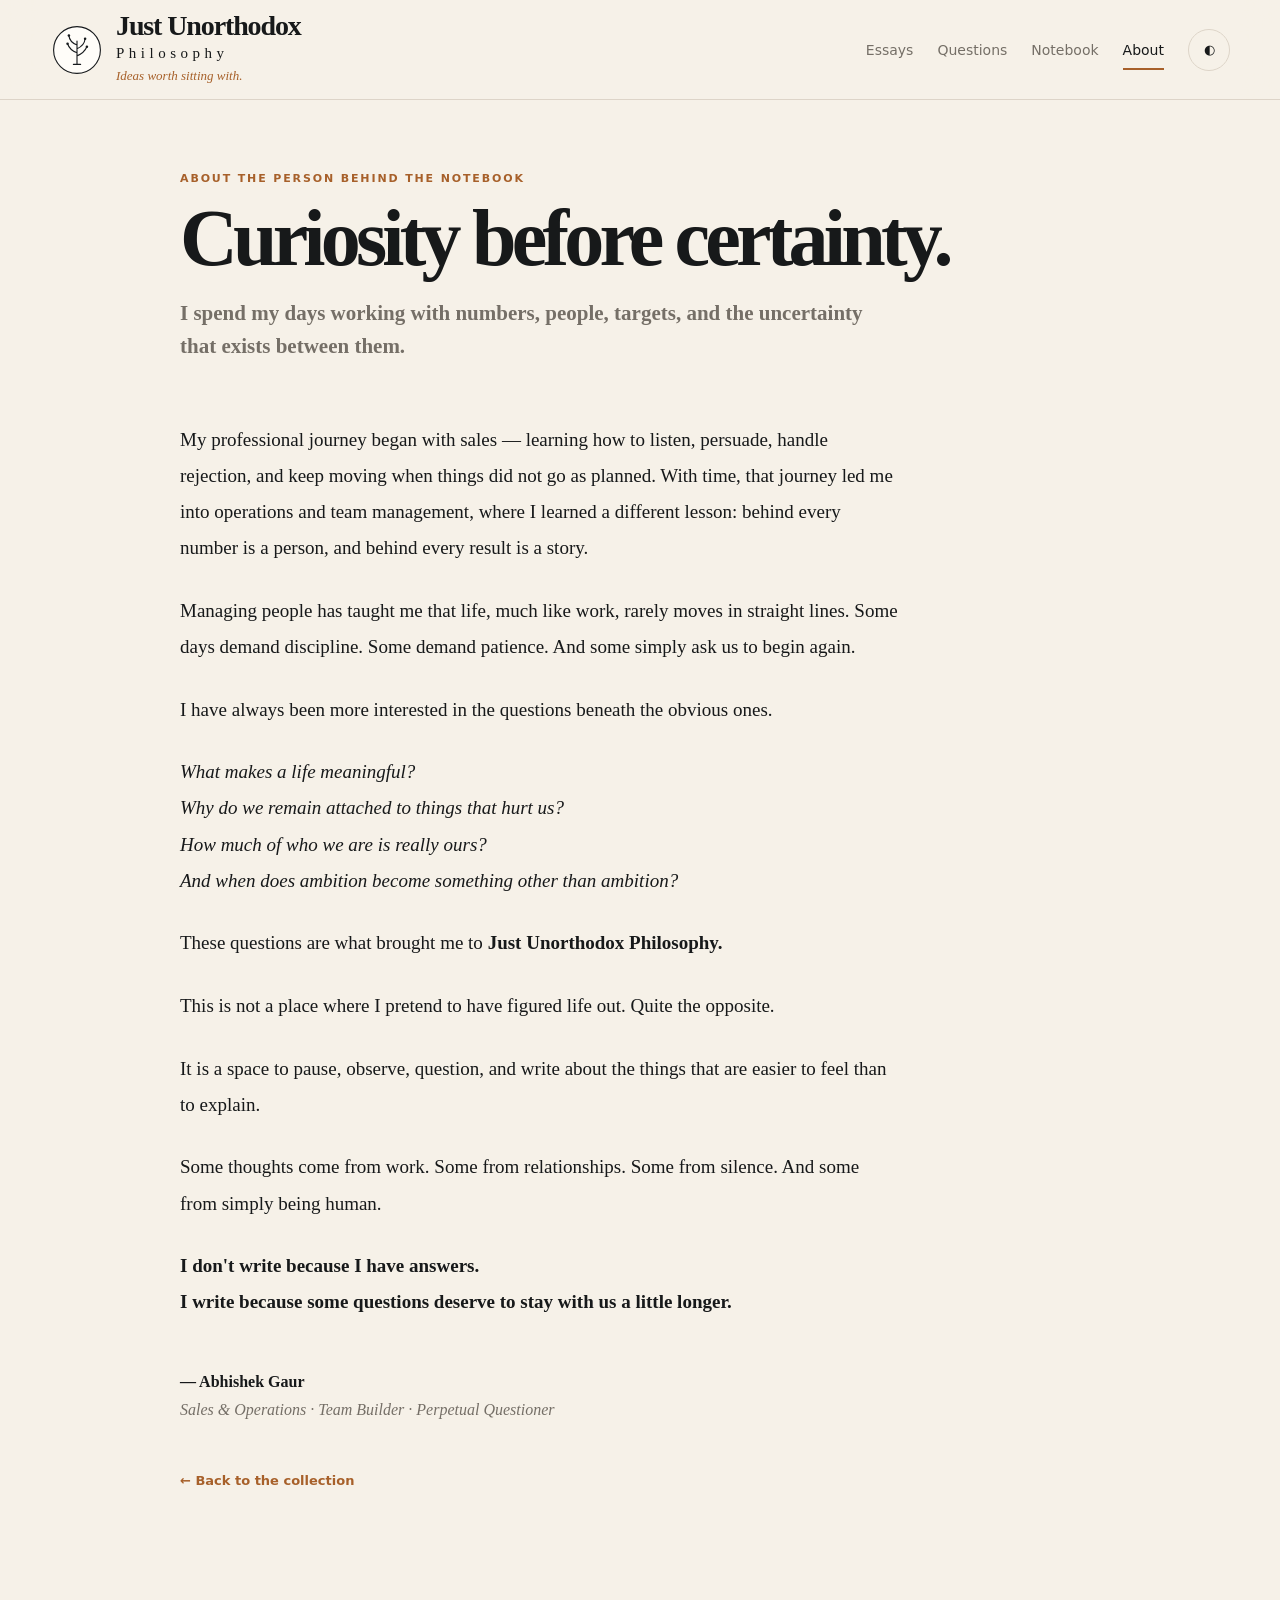
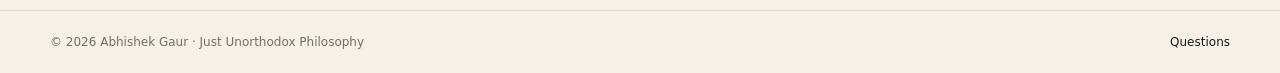
==== commit 230c77a7: "Rewrite About page with personal philosophical author story" ====
--- a/about.html
+++ b/about.html
@@ -1 +1,18 @@
-<!DOCTYPE html><html lang="en"><head><meta charset="UTF-8"><meta name="viewport" content="width=device-width,initial-scale=1.0"><title>About — Just Unorthodox Philosophy</title><meta name="description" content="About Just Unorthodox Philosophy — a personal notebook for questions, reflections and unfinished thinking."><link rel="icon" href="favicon.svg" type="image/svg+xml"><link rel="stylesheet" href="style.css?v=10"><link rel="stylesheet" href="style-overrides.css?v=10"><script>try{if(localStorage.getItem('theme')==='dark')document.documentElement.classList.add('dark')}catch(e){}</script></head><body><header class="site-header"><div class="wrap header-inner"><a class="brand" href="index.html"><img src="logo.svg" alt="Just Unorthodox Philosophy" class="logo"><span class="brand-copy"><span class="site-title">Just Unorthodox</span><span class="site-title-sub">Philosophy</span><span class="site-tagline">Ideas worth sitting with.</span></span></a><nav class="site-nav" aria-label="Main navigation"><a href="index.html#essays">Essays</a><a href="questions.html">Questions</a><a href="notebook.html">Notebook</a><a class="active" href="about.html">About</a><button class="icon-button" id="theme-toggle" aria-label="Toggle dark mode">◐</button></nav></div></header><main class="wrap editorial-page"><div class="kicker">About the notebook</div><h1>Curiosity before certainty.</h1><p class="lead">I write here about the questions that stay after the conversation ends — the ones that appear in ordinary moments and refuse to resolve neatly.</p><div class="about-story"><p>This isn't a syllabus or a collection of final answers. It is closer to a notebook: part philosophy, part observation, part thinking out loud.</p><p>Some essays begin with love or loss. Others begin with work, ambition, routine, identity, or the quiet feeling that there must be more to life than going through the motions.</p><p>The goal is simple: slow down, look again, and make room for a better question.</p></div><div class="author-signature"><strong>— Abhishek Gaur</strong><span>Just Unorthodox Philosophy</span></div><a class="back-link" href="index.html">← Back to the collection</a></main><footer class="site-footer"><div class="wrap footer-inner"><span>© 2026 Abhishek Gaur · Just Unorthodox Philosophy</span><a href="questions.html">Questions</a></div></footer><script>document.getElementById('theme-toggle').onclick=function(){var d=document.documentElement.classList.toggle('dark');try{localStorage.setItem('theme',d?'dark':'light')}catch(e){}};</script></body></html>+<!DOCTYPE html><html lang="en"><head><meta charset="UTF-8"><meta name="viewport" content="width=device-width,initial-scale=1.0"><title>About — Just Unorthodox Philosophy</title><meta name="description" content="About Just Unorthodox Philosophy — a personal notebook for questions, reflections and unfinished thinking."><link rel="icon" href="favicon.svg" type="image/svg+xml"><link rel="stylesheet" href="style.css?v=13"><link rel="stylesheet" href="style-overrides.css?v=13"><script>try{if(localStorage.getItem('theme')==='dark')document.documentElement.classList.add('dark')}catch(e){}</script></head><body><header class="site-header"><div class="wrap header-inner"><a class="brand" href="index.html"><img src="logo.svg" alt="Just Unorthodox Philosophy" class="logo"><span class="brand-copy"><span class="site-title">Just Unorthodox</span><span class="site-title-sub">Philosophy</span><span class="site-tagline">Ideas worth sitting with.</span></span></a><nav class="site-nav" aria-label="Main navigation"><a href="index.html#essays">Essays</a><a href="questions.html">Questions</a><a href="notebook.html">Notebook</a><a class="active" href="about.html">About</a><button class="icon-button" id="theme-toggle" aria-label="Toggle dark mode">◐</button></nav></div></header><main class="wrap editorial-page">
+<div class="kicker">About the person behind the notebook</div>
+<h1>Curiosity before certainty.</h1>
+<p class="lead"><strong>I spend my days working with numbers, people, targets, and the uncertainty that exists between them.</strong></p>
+<div class="about-story">
+<p>My professional journey began with sales — learning how to listen, persuade, handle rejection, and keep moving when things did not go as planned. With time, that journey led me into operations and team management, where I learned a different lesson: behind every number is a person, and behind every result is a story.</p>
+<p>Managing people has taught me that life, much like work, rarely moves in straight lines. Some days demand discipline. Some demand patience. And some simply ask us to begin again.</p>
+<p>I have always been more interested in the questions beneath the obvious ones.</p>
+<div class="about-questions"><p><em>What makes a life meaningful?</em><br><em>Why do we remain attached to things that hurt us?</em><br><em>How much of who we are is really ours?</em><br><em>And when does ambition become something other than ambition?</em></p></div>
+<p>These questions are what brought me to <strong>Just Unorthodox Philosophy.</strong></p>
+<p>This is not a place where I pretend to have figured life out. Quite the opposite.</p>
+<p>It is a space to pause, observe, question, and write about the things that are easier to feel than to explain.</p>
+<p>Some thoughts come from work. Some from relationships. Some from silence. And some from simply being human.</p>
+<p><strong>I don't write because I have answers.<br>I write because some questions deserve to stay with us a little longer.</strong></p>
+</div>
+<div class="author-signature"><strong>— Abhishek Gaur</strong><span>Sales &amp; Operations · Team Builder · Perpetual Questioner</span></div>
+<a class="back-link" href="index.html">← Back to the collection</a>
+</main><footer class="site-footer"><div class="wrap footer-inner"><span>© 2026 Abhishek Gaur · Just Unorthodox Philosophy</span><a href="questions.html">Questions</a></div></footer><script>document.getElementById('theme-toggle').onclick=function(){var d=document.documentElement.classList.toggle('dark');try{localStorage.setItem('theme',d?'dark':'light')}catch(e){}};</script></body></html>
--- a/style.css
+++ b/style.css
@@ -1 +1,59 @@
-:root{--bg:#fbfaf7;--surface:#fff;--text:#171a1d;--muted:#77736c;--border:#ded9d0;--accent:#a86a32;--hero:#f5ede2;--serif:Georgia,"Times New Roman",serif;--sans:Inter,ui-sans-serif,system-ui,-apple-system,BlinkMacSystemFont,"Segoe UI",sans-serif}html.dark{--bg:#111315;--surface:#1b1d1f;--text:#f0ece5;--muted:#aaa59d;--border:#35383a;--accent:#d39a68;--hero:#201c18}*{box-sizing:border-box}html{scroll-behavior:smooth}body{margin:0;background:var(--bg);color:var(--text);font-family:var(--serif);line-height:1.7}a{color:inherit}.wrap{width:min(1160px,calc(100% - 64px));margin:0 auto}.site-header{border-bottom:1px solid var(--border);padding:12px 0;background:color-mix(in srgb,var(--bg) 94%,transparent);backdrop-filter:blur(14px);position:sticky;top:0;z-index:20}.header-inner{display:flex;justify-content:space-between;align-items:center;gap:28px}.brand{display:flex;align-items:center;gap:12px;text-decoration:none;min-width:0}.logo{width:68px;height:68px;display:block;flex:0 0 68px}.brand-copy{display:flex;flex-direction:column}.site-title{font-size:29px;font-weight:700;line-height:1;letter-spacing:-.035em}.site-title-sub{font-size:17px;letter-spacing:.28em;line-height:1.1;margin-top:5px}.site-tagline{color:var(--accent);font-size:14px;font-style:italic;margin-top:5px}.site-nav{display:flex;align-items:center;gap:26px;font-family:var(--sans);font-size:15px}.site-nav a{text-decoration:none;color:var(--muted);position:relative;padding:10px 0}.site-nav a:hover,.site-nav a.active{color:var(--text)}.site-nav a.active:after{content:"";position:absolute;left:0;right:0;bottom:0;height:2px;background:var(--accent)}.icon-button{border:1px solid var(--border);background:var(--surface);color:var(--text);width:44px;height:44px;border-radius:50%;cursor:pointer;font-size:18px}.hero-banner{background:var(--hero);border-bottom:1px solid var(--border);overflow:hidden}.hero-inner{min-height:330px;position:relative;display:flex;align-items:center}.hero-copy{position:relative;z-index:3;width:53%;padding:38px 0}.kicker{color:var(--accent);text-transform:uppercase;letter-spacing:.2em;font:700 12px/1 var(--sans)}.hero-copy h1{font-size:clamp(48px,5vw,68px);line-height:.95;letter-spacing:-.06em;margin:16px 0;max-width:600px}.hero-copy p{font-size:19px;color:var(--muted);margin:0 0 22px}.hero-button{display:inline-flex;align-items:center;gap:15px;padding:12px 19px;border-radius:9px;background:var(--text);color:var(--bg);text-decoration:none;font-weight:700;font-size:15px}.hero-button span{font-size:20px;line-height:0}.hero-image{position:absolute;right:0;top:0;width:46%;height:100%;overflow:hidden}.hero-image:after{content:"";position:absolute;inset:0;background:linear-gradient(90deg,var(--hero) 0%,rgba(245,237,226,.45) 18%,transparent 48%)}.hero-image img{width:100%;height:100%;display:block;object-fit:cover}.essay-area{padding:44px 0 76px}.section-intro{display:grid;grid-template-columns:1fr 420px;gap:50px;align-items:end;margin:0 0 34px}.section-intro h2{font-size:38px;line-height:1.05;letter-spacing:-.04em;margin:12px 0 0}.section-intro p{margin:0;color:var(--muted);font-size:16px}.toolbar{display:flex;justify-content:space-between;align-items:center;gap:24px;margin-bottom:34px}.search-wrap{display:flex;align-items:center;gap:12px;border:1px solid var(--border);background:var(--surface);border-radius:10px;padding:0 16px;width:420px}.search-wrap span{font:27px/1 var(--sans);color:var(--muted);transform:rotate(-20deg)}.search{width:100%;border:0;outline:0;background:transparent;color:var(--text);padding:14px 0;font:15px var(--sans)}.filters{display:flex;gap:9px;flex-wrap:wrap;justify-content:flex-end}.filter{border:1px solid var(--border);background:var(--surface);color:var(--text);border-radius:999px;padding:9px 16px;cursor:pointer;font:14px var(--serif)}.filter:hover,.filter.active{background:var(--text);color:var(--bg);border-color:var(--text)}.post-preview{display:grid;grid-template-columns:320px 1fr;gap:40px;padding:0 0 38px;border-bottom:1px solid var(--border);margin-bottom:38px}.post-image{height:225px;border-radius:12px;overflow:hidden;display:block;background:#ddd;position:relative}.post-image img{width:100%;height:100%;display:block;object-fit:cover;transition:transform .35s ease}.post-image:hover img{transform:scale(1.025)}.post-content{padding:3px 0}.post-topic{color:var(--accent);font:700 12px var(--sans);letter-spacing:.14em;text-transform:uppercase}.post-preview h2{font-size:36px;line-height:1.06;letter-spacing:-.04em;margin:9px 0}.post-preview h2 a{text-decoration:none}.post-preview h2 a:hover{color:var(--accent)}.post-meta{color:var(--muted);font:14px var(--sans)}.post-preview p{font-size:17px;color:var(--muted);max-width:680px;margin:13px 0 17px}.read-more{color:var(--accent);font:700 14px var(--sans);text-decoration:none}.newsletter{display:grid;grid-template-columns:auto 1fr 1.15fr;align-items:center;gap:22px;margin-top:58px;padding:28px;border:1px solid var(--border);border-radius:14px;background:var(--surface)}.newsletter-mark{width:50px;height:50px;border:1px solid var(--text);border-radius:50%;display:grid;place-items:center;font-size:21px}.newsletter h2{margin:0;font-size:23px}.newsletter p{margin:3px 0 0;color:var(--muted);font-size:15px}.newsletter form{display:flex}.newsletter input{flex:1;border:1px solid var(--border);background:var(--bg);color:var(--text);padding:13px 15px;border-radius:9px 0 0 9px;font:14px var(--sans)}.newsletter button{border:0;background:var(--text);color:var(--bg);padding:0 21px;border-radius:0 9px 9px 0;font:700 14px var(--sans);cursor:pointer}.site-footer{border-top:1px solid var(--border);padding:26px 0;color:var(--muted);font:13px var(--sans)}.footer-inner{display:flex;justify-content:space-between;gap:20px}.footer-inner a{color:var(--text)}.article-page{padding:66px 0 96px}.article{width:min(780px,calc(100% - 40px));margin:auto}.article-kicker{color:var(--accent);font:700 12px var(--sans);letter-spacing:.18em;text-transform:uppercase}.article h1{font-size:clamp(44px,6vw,68px);line-height:1.02;letter-spacing:-.05em;margin:16px 0}.article-deck{font-size:21px;color:var(--muted);margin:0 0 13px;max-width:680px}.article-meta{font:14px var(--sans);color:var(--muted);margin-bottom:30px}.article-cover{width:100%;height:390px;border-radius:14px;margin-bottom:42px;overflow:hidden;background:var(--hero)}.article-cover img{width:100%;height:100%;display:block;object-fit:cover}.article-body{font-size:20px}.article-body p{margin:0 0 25px}.article-body blockquote{margin:48px 0;padding:20px 0 20px 28px;border-left:3px solid var(--accent);font-size:27px;line-height:1.35;font-style:italic}.article-nav{display:flex;justify-content:space-between;gap:20px;border-top:1px solid var(--border);margin-top:55px;padding-top:25px;font:700 14px var(--sans);color:var(--accent)}.article-nav a{text-decoration:none}.article-actions{display:flex;gap:10px;margin:35px 0}.action{border:1px solid var(--border);background:var(--surface);color:var(--text);border-radius:8px;padding:10px 15px;cursor:pointer;font:600 13px var(--sans)}.back-link{color:var(--accent);font:700 14px var(--sans);text-decoration:none}.empty,.load-error{padding:22px 0;color:var(--muted)}:focus-visible{outline:3px solid var(--accent);outline-offset:3px;border-radius:4px}@media(max-width:900px){.wrap{width:min(100% - 34px,720px)}.site-header{padding:10px 0}.logo{width:60px;height:60px;flex-basis:60px}.site-title{font-size:25px}.site-title-sub{font-size:16px}.site-tagline{font-size:12px}.site-nav{gap:18px}.hero-inner{min-height:320px}.hero-copy{width:62%;padding:38px 0}.hero-image{width:48%;right:-2%}.section-intro{grid-template-columns:1fr;gap:12px}.toolbar{align-items:stretch;flex-direction:column}.search-wrap{width:100%}.filters{justify-content:flex-start}.post-preview{grid-template-columns:280px 1fr;gap:28px}.post-image{height:210px}.newsletter{grid-template-columns:auto 1fr}.newsletter form{grid-column:1/-1}.article-cover{height:320px}.footer-inner{flex-direction:column}}@media(max-width:650px){.brand-copy{display:none}.site-nav{font-size:13px;gap:13px}.icon-button{width:40px;height:40px}.hero-inner{min-height:380px;align-items:flex-start}.hero-copy{width:100%;padding:42px 0;z-index:4}.hero-copy h1{font-size:48px}.hero-copy p{font-size:18px}.hero-image{top:auto;bottom:0;right:0;width:100%;height:52%;opacity:.62}.hero-image:after{background:linear-gradient(180deg,var(--hero) 0%,rgba(245,237,226,.2) 45%,transparent 75%)}.essay-area{padding-top:38px}.post-preview{grid-template-columns:1fr;gap:18px}.post-image{height:250px}.post-preview h2{font-size:32px}.newsletter{grid-template-columns:1fr;padding:24px}.newsletter-mark{display:none}.newsletter form{display:grid;gap:8px}.newsletter input,.newsletter button{border-radius:9px;padding:14px}.newsletter button{min-height:46px}.article-page{padding:48px 0 75px}.article h1{font-size:42px}.article-deck{font-size:18px}.article-cover{height:240px}.article-body{font-size:18px}.article-body blockquote{font-size:23px}}@media(prefers-reduced-motion:reduce){html{scroll-behavior:auto}.post-image img{transition:none}}+:root{
+  --bg:#f6f1e8;--paper:#fbf8f2;--text:#17191a;--muted:#756f67;--line:#ddd4c8;--accent:#a7602a;--accent-soft:#ead8c7;
+  --serif:Georgia,"Times New Roman",serif;--sans:Inter,ui-sans-serif,system-ui,-apple-system,"Segoe UI",sans-serif;
+}
+html.dark{--bg:#101111;--paper:#161817;--text:#f3eee7;--muted:#a9a298;--line:#302f2c;--accent:#d99b60;--accent-soft:#2d241b}
+*{box-sizing:border-box}
+html{scroll-behavior:smooth}
+body{margin:0;background:var(--bg);color:var(--text);font-family:var(--serif);line-height:1.72}
+body:selection{background:var(--accent-soft)}
+img{max-width:100%}
+a{color:inherit}
+.wrap{width:min(1180px,calc(100% - 56px));margin:0 auto}
+.site-header{position:sticky;top:0;z-index:50;padding:12px 0;background:color-mix(in srgb,var(--bg) 92%,transparent);backdrop-filter:blur(18px);border-bottom:1px solid var(--line)}
+.header-inner{display:flex;align-items:center;justify-content:space-between;gap:28px}
+.brand{display:flex;align-items:center;gap:12px;text-decoration:none;min-width:0}.logo{width:54px;height:54px;flex:0 0 54px}
+.brand-copy{display:flex;flex-direction:column}.site-title{font-size:28px;font-weight:700;letter-spacing:-.04em;line-height:1}.site-title-sub{font-size:15px;letter-spacing:.30em;line-height:1.2;margin-top:4px}.site-tagline{font-size:13px;font-style:italic;color:var(--accent);margin-top:3px}
+.site-nav{display:flex;align-items:center;gap:24px;font-family:var(--sans);font-size:14px}.site-nav a{text-decoration:none;color:var(--muted);position:relative;padding:9px 0}.site-nav a:hover,.site-nav a.active{color:var(--text)}.site-nav a.active:after{content:"";position:absolute;left:0;right:0;bottom:1px;height:2px;background:var(--accent)}
+.write-link{display:inline-flex!important;align-items:center;padding:9px 15px!important;border:1px solid var(--line);border-radius:999px;color:var(--text)!important;font-weight:700!important}.write-link:hover{border-color:var(--accent);color:var(--accent)!important}
+.icon-button{width:42px;height:42px;border:1px solid var(--line);border-radius:50%;background:transparent;color:var(--text);cursor:pointer}
+
+/* Home */
+.hero-banner{position:relative;overflow:hidden;background:var(--hero);border-bottom:1px solid var(--line)}
+.hero-inner{min-height:420px;position:relative;display:flex;align-items:center}.hero-copy{width:58%;padding:62px 0;position:relative;z-index:3}.hero-copy .kicker,.kicker{color:var(--accent);font:700 11px/1.2 var(--sans);letter-spacing:.17em;text-transform:uppercase}.hero-copy h1{font-size:clamp(50px,6.6vw,82px);line-height:.92;letter-spacing:-.065em;margin:18px 0 26px;max-width:760px}.hero-copy p{font-size:20px;line-height:1.55;color:var(--muted);max-width:600px;margin:0 0 28px}.hero-button{display:inline-flex;gap:14px;align-items:center;background:var(--text);color:var(--bg);padding:13px 18px;border-radius:5px;text-decoration:none;font:700 14px var(--sans)}.hero-button:hover{background:var(--accent);color:#fff}
+.hero-visual{position:absolute;right:0;top:0;width:48%;height:100%;overflow:hidden;background:radial-gradient(circle at 65% 35%,color-mix(in srgb,var(--accent) 22%,transparent),transparent 18%),linear-gradient(145deg,#24231f,var(--hero));}
+.hero-visual:before,.hero-visual:after{content:"";position:absolute;border:1px solid color-mix(in srgb,var(--accent) 35%,transparent);border-radius:50%;}.hero-visual:before{inset:10% 5% 7% 8%;transform:rotate(-12deg)}.hero-visual:after{inset:16% 15% 12% 18%;transform:rotate(17deg)}
+.thought-orbit{position:absolute;border:1px solid color-mix(in srgb,var(--accent) 25%,transparent);border-radius:50%}.orbit-1{width:58%;height:58%;right:17%;top:19%;transform:rotate(15deg)}.orbit-2{width:38%;height:76%;right:29%;top:9%;transform:rotate(-25deg)}.thought-symbol{position:absolute;right:24%;top:23%;font:italic 280px/.8 var(--serif);color:rgba(255,255,255,.07)}.thought-word{position:absolute;color:var(--accent);font:italic 14px var(--serif)}.word-1{right:7%;top:20%}.word-2{right:30%;bottom:18%}.word-3{right:8%;bottom:29%}.thought-dot{position:absolute;width:7px;height:7px;border-radius:50%;background:var(--accent);box-shadow:0 0 0 6px rgba(167,96,42,.10)}.dot-1{right:20%;top:24%}.dot-2{right:14%;bottom:25%}.dot-3{right:43%;top:53%}
+.essay-area{padding:58px 0 96px}.section-intro{display:grid;grid-template-columns:1fr 430px;gap:70px;align-items:end;margin-bottom:30px}.section-intro h2{font-size:clamp(38px,4.5vw,60px);line-height:.98;letter-spacing:-.055em;margin:12px 0 0}.section-intro p{font-size:17px;line-height:1.7;color:var(--muted);margin:0}
+.toolbar{display:flex;justify-content:space-between;align-items:center;gap:20px;padding-top:18px;border-top:1px solid var(--line);margin-bottom:30px}.search-wrap{display:flex;align-items:center;gap:10px;width:min(360px,100%);background:var(--paper);border:1px solid var(--line);border-radius:8px;padding:0 13px}.search-wrap span{font:23px var(--sans);color:var(--muted)}.search{border:0;outline:0;width:100%;background:transparent;color:var(--text);font:14px var(--sans);padding:13px 0}.filters{display:flex;gap:9px;flex-wrap:wrap;justify-content:flex-end}.filter{background:transparent;color:var(--muted);border:1px solid var(--line);border-radius:999px;padding:8px 14px;font:14px var(--serif);cursor:pointer}.filter.active,.filter:hover{background:var(--text);border-color:var(--text);color:var(--bg)}
+#post-list{display:grid;grid-template-columns:repeat(2,minmax(0,1fr));gap:22px}.post-preview,.post-preview.featured{display:grid;grid-template-columns:180px minmax(0,1fr);gap:20px;align-items:start;padding:16px;border:1px solid var(--line);background:var(--paper);border-radius:10px;margin:0}.post-image,.post-preview.featured .post-image{width:180px;height:130px;border-radius:7px;overflow:hidden;display:block;background:var(--accent-soft)}.post-image img{width:100%;height:100%;object-fit:cover;display:block}.post-topic{font:700 10px var(--sans);letter-spacing:.15em;text-transform:uppercase;color:var(--accent)}.post-preview h2,.post-preview.featured h2{font-size:28px;line-height:1.05;letter-spacing:-.035em;margin:8px 0}.post-meta{font:12px var(--sans);color:var(--muted)}.post-preview p{font-size:14px;line-height:1.55;color:var(--muted);margin:10px 0 12px}.read-more{font:700 12px var(--sans);color:var(--accent);text-decoration:none}
+.start-here{padding:48px 0;margin-top:70px;border-top:1px solid var(--line);border-bottom:1px solid var(--line)}.start-here h2{font-size:clamp(34px,4.3vw,54px);line-height:.98;letter-spacing:-.05em;max-width:740px;margin:10px 0 30px}.start-grid{display:grid;grid-template-columns:repeat(3,1fr);gap:24px}.start-grid a{padding:18px 0;border-top:1px solid var(--line);text-decoration:none}.start-grid span{color:var(--accent);font:700 10px var(--sans);letter-spacing:.14em;text-transform:uppercase}.start-grid strong{display:block;font-size:20px;line-height:1.32;font-weight:500;margin-top:10px}
+.notebook-teaser{display:flex;justify-content:space-between;gap:30px;align-items:flex-end;padding:62px 0}.notebook-teaser h2{font-size:clamp(32px,3.7vw,48px);line-height:1;margin:10px 0}.notebook-teaser p{margin:0;color:var(--muted)}.text-link{color:var(--accent);font:700 13px var(--sans);text-decoration:none;white-space:nowrap}
+.newsletter{display:grid;grid-template-columns:auto 1fr 1.1fr;gap:18px;align-items:center;padding:24px;border:1px solid var(--line);background:var(--paper);border-radius:10px}.newsletter-mark{width:46px;height:46px;border:1px solid var(--text);border-radius:50%;display:grid;place-items:center}.newsletter h2{margin:0;font-size:22px}.newsletter p{margin:2px 0 0;color:var(--muted);font-size:14px}.newsletter form{display:flex}.newsletter input{flex:1;min-width:0;border:1px solid var(--line);border-right:0;background:var(--bg);color:var(--text);border-radius:7px 0 0 7px;padding:12px;font:13px var(--sans)}.newsletter button{border:1px solid var(--text);background:var(--text);color:var(--bg);padding:0 18px;border-radius:0 7px 7px 0;font:700 13px var(--sans)}
+
+/* Articles */
+.article-page{padding:66px 0 100px}.article{width:min(900px,calc(100% - 40px));margin:0 auto}.article-kicker{font:700 10px var(--sans);letter-spacing:.18em;color:var(--accent)}.article h1{font-size:clamp(48px,6.5vw,78px);line-height:.94;letter-spacing:-.06em;margin:16px 0 22px}.article-deck{font-size:21px;line-height:1.55;color:var(--muted);max-width:700px;margin:0}.article-meta{font:13px var(--sans);color:var(--muted);margin:18px 0 30px}.article-cover{width:100%;border:1px solid var(--line);background:var(--paper);border-radius:10px;overflow:hidden;margin-bottom:45px;text-align:center}.article-cover img{display:block;width:auto;height:auto;max-width:100%;max-height:620px;margin:0 auto;object-fit:contain}.article-body{max-width:700px;margin:auto;font-size:20px;line-height:1.9}.article-body p{margin:0 0 1.45em}.article-body blockquote{margin:48px 0;padding:16px 0 16px 25px;border-left:3px solid var(--accent);font-size:28px;line-height:1.35;font-style:italic}.article-actions{display:flex;gap:10px;max-width:700px;margin:38px auto}.action{padding:9px 14px;border:1px solid var(--line);border-radius:999px;background:transparent;color:var(--text);font:13px var(--sans);cursor:pointer}.action:hover{border-color:var(--accent);color:var(--accent)}.article-nav{max-width:700px;margin:48px auto 0;padding-top:23px;border-top:1px solid var(--line);display:flex;justify-content:space-between;gap:20px;font:13px var(--sans)}.article-nav a{text-decoration:none;color:var(--muted)}.article-nav a:hover{color:var(--accent)}.reading-progress{position:fixed;left:0;top:0;width:0;height:3px;background:var(--accent);z-index:100}
+
+/* Editorial pages */
+.editorial-page{padding:72px 0 96px;max-width:920px}.editorial-page h1{font-size:clamp(48px,6.3vw,80px);line-height:.94;letter-spacing:-.06em;margin:15px 0 20px}.editorial-page .lead{font-size:21px;line-height:1.6;color:var(--muted);max-width:720px;margin-bottom:58px}.about-story{max-width:720px;font-size:19px;line-height:1.9}.about-story p{margin:0 0 1.4em}.author-signature{display:flex;flex-direction:column;margin:48px 0 30px;font-size:16px}.author-signature span{color:var(--muted);font-style:italic}.question-list{border-top:1px solid var(--line);margin-bottom:35px}.question-list a{display:grid;grid-template-columns:55px 1fr;gap:8px 22px;padding:27px 0;border-bottom:1px solid var(--line);text-decoration:none}.question-list span{padding-top:6px;color:var(--accent);font:12px var(--sans)}.question-list strong{font-size:28px;line-height:1.2;font-weight:500}.question-list em{grid-column:2;color:var(--muted);font:11px var(--sans);text-transform:uppercase;letter-spacing:.13em}.question-list a:hover strong{color:var(--accent)}.note-grid{display:grid;grid-template-columns:repeat(3,1fr);gap:24px;margin:45px 0}.note-grid article{border-top:2px solid var(--text);padding:17px 2px}.note-grid span{color:var(--accent);font:700 10px var(--sans);letter-spacing:.14em}.note-grid p{font-size:21px;line-height:1.35;margin:14px 0 0}.notebook-note{font-style:italic;color:var(--muted);margin:40px 0}
+
+/* Writer */
+.writer-page{min-height:calc(100vh - 90px);padding:52px 0 90px}.writer-shell{width:min(1180px,calc(100% - 42px));margin:auto}.writer-login{width:min(500px,100%);margin:4vh auto 0;padding:36px;background:var(--paper);border:1px solid var(--line);border-radius:14px;box-shadow:0 18px 50px rgba(0,0,0,.08)}.writer-mark{width:54px;height:54px;border:1px solid var(--text);border-radius:50%;display:grid;place-items:center;margin-bottom:20px}.writer-login h1,.writer-top h1{font-size:clamp(40px,5vw,58px);line-height:.96;letter-spacing:-.055em;margin:10px 0 14px}.writer-login p,.writer-sub{color:var(--muted)}.writer-field{display:grid;gap:7px;margin:16px 0}.writer-field label{font:700 10px var(--sans);letter-spacing:.13em;text-transform:uppercase}.writer-field input,.writer-field textarea,.writer-field select{width:100%;border:1px solid var(--line);border-radius:8px;background:var(--bg);color:var(--text);padding:13px;font:14px var(--sans);outline:0}.writer-field textarea{min-height:320px;font-family:var(--serif);font-size:18px;line-height:1.7}.writer-btn{border:1px solid var(--text);background:var(--text);color:var(--bg);padding:11px 15px;border-radius:7px;font:700 13px var(--sans);cursor:pointer}.writer-btn.secondary{background:transparent;color:var(--text);border-color:var(--line)}.writer-btn.accent{background:var(--accent);border-color:var(--accent);color:#fff}.writer-actions{display:flex;gap:9px;flex-wrap:wrap}.writer-note{margin-top:22px;padding:12px 14px;border-left:3px solid var(--accent);background:var(--hero);font:12px/1.6 var(--sans);color:var(--muted)}.writer-app{display:none}.writer-top{display:flex;justify-content:space-between;gap:22px;align-items:flex-end;margin-bottom:28px}.writer-grid{display:grid;grid-template-columns:minmax(0,1.4fr) minmax(300px,.8fr);gap:22px}.writer-card{background:var(--paper);border:1px solid var(--line);border-radius:12px;padding:23px}.writer-preview{position:sticky;top:90px;max-height:calc(100vh - 110px);overflow:auto}.writer-preview h2{font-size:34px;line-height:1.05;margin:9px 0}.preview-meta{font:12px var(--sans);color:var(--muted)}.preview-body{font-size:17px;line-height:1.7}.drafts{margin-top:28px}.drafts h3{font:700 10px var(--sans);letter-spacing:.13em;text-transform:uppercase;color:var(--accent)}.draft-item{display:flex;justify-content:space-between;gap:12px;padding:11px 0;border-top:1px solid var(--line)}.draft-item button{border:0;background:none;color:var(--accent);font:700 12px var(--sans);cursor:pointer}.writer-hidden{display:none!important}
+.site-footer{border-top:1px solid var(--line);padding:24px 0;margin-top:20px;color:var(--muted);font:12px var(--sans)}.footer-inner{display:flex;justify-content:space-between;gap:20px}.footer-inner a{text-decoration:none;color:var(--text)}
+.back-link{display:inline-block;margin-top:20px;color:var(--accent);text-decoration:none;font:700 13px var(--sans)}
+.empty,.load-error{color:var(--muted);padding:22px 0}
+:focus-visible{outline:2px solid var(--accent);outline-offset:3px}
+@media(max-width:950px){
+  .wrap{width:min(100% - 40px,780px)}.hero-inner{min-height:400px}.hero-copy{width:63%}.hero-visual{width:58%}
+  .section-intro{grid-template-columns:1fr;gap:14px}#post-list{grid-template-columns:1fr}.start-grid,.note-grid{grid-template-columns:1fr}.writer-grid{grid-template-columns:1fr}.writer-preview{position:static;max-height:none}.writer-top{align-items:flex-start;flex-direction:column}
+}
+@media(max-width:650px){
+  .wrap{width:calc(100% - 28px)}.site-header{padding:7px 0}.logo{width:50px;height:50px;flex-basis:50px}.site-title{font-size:24px}.site-title-sub,.site-tagline{display:none}.site-nav{gap:12px;font-size:13px}.site-nav a:nth-child(2),.site-nav a:nth-child(3){display:none}
+  .hero-inner{min-height:500px;align-items:flex-start}.hero-copy{width:100%;padding:42px 0 18px}.hero-copy h1{font-size:47px}.hero-copy p{font-size:18px}.hero-visual{width:100%;height:57%;top:auto;bottom:0;opacity:.78}
+  .toolbar{flex-direction:column;align-items:stretch}.search-wrap{width:100%}.filters{justify-content:flex-start;overflow:auto;flex-wrap:nowrap;padding-bottom:4px}.filter{flex:0 0 auto}
+  .post-preview,.post-preview.featured{grid-template-columns:1fr}.post-image,.post-preview.featured .post-image{width:100%;height:200px}.newsletter{grid-template-columns:1fr}.newsletter-mark{display:none}.newsletter form{display:grid;gap:8px}.newsletter input,.newsletter button{border-radius:7px;border:1px solid var(--line);padding:13px}.newsletter button{min-height:44px}
+  .article-page{padding:45px 0 75px}.article{width:calc(100% - 30px)}.article h1{font-size:44px}.article-deck{font-size:18px}.article-body{font-size:18px}.article-cover img{max-height:none}
+  .editorial-page{padding:48px 0 76px}.editorial-page h1{font-size:47px}.editorial-page .lead{font-size:18px}.question-list strong{font-size:24px}.question-list a{grid-template-columns:38px 1fr}
+  .notebook-teaser{flex-direction:column;align-items:flex-start}.footer-inner{flex-direction:column}
+}
+@media(prefers-reduced-motion:reduce){html{scroll-behavior:auto}}
--- a/style-overrides.css
+++ b/style-overrides.css
@@ -1,174 +1,14 @@
-/* Just Unorthodox — unified editorial redesign */
-:root{
-  --bg:#f7f3ec;--surface:#fbfaf7;--text:#16191b;--muted:#716c64;--border:#ddd6cc;--accent:#a76228;--hero:#efe6d8;
-  --serif:Georgia,"Times New Roman",serif;--sans:Inter,ui-sans-serif,system-ui,-apple-system,BlinkMacSystemFont,"Segoe UI",sans-serif
-}
-html.dark{
-  --bg:#0f1112;--surface:#151819;--text:#f2eee7;--muted:#aaa39a;--border:#2b2e2f;--accent:#d69a63;--hero:#171817
-}
-*{box-sizing:border-box}
-html,body{max-width:100%;overflow-x:hidden}
-body{background:var(--bg);color:var(--text)}
-a{transition:color .2s ease,opacity .2s ease,border-color .2s ease,background .2s ease}
-.wrap{width:min(1240px,calc(100% - 72px));margin-inline:auto}
-
-/* Header */
-.site-header{
-  position:sticky;top:0;z-index:50;padding:12px 0;
-  background:color-mix(in srgb,var(--bg) 93%,transparent);
-  backdrop-filter:blur(16px);
-  border-bottom:1px solid var(--border)
-}
-.header-inner{min-height:62px}
-.logo{width:58px;height:58px;flex:0 0 58px}
-.site-title{font-size:29px;letter-spacing:-.035em}
-.site-title-sub{font-size:16px;letter-spacing:.32em}
-.site-tagline{font-size:13px;margin-top:3px}
-.site-nav{gap:24px}
-.site-nav a{font-size:14px}
-.write-link{
-  display:inline-flex!important;align-items:center;padding:9px 15px!important;
-  border:1px solid var(--border);border-radius:999px;background:transparent!important;
-  font-weight:700!important;color:var(--text)!important
-}
-.write-link:hover{border-color:var(--accent);color:var(--accent)!important}
-.icon-button{width:42px;height:42px}
-
-/* Home hero */
-.hero-banner{position:relative;overflow:hidden;border-bottom:1px solid var(--border);background:var(--hero)}
-.hero-inner{min-height:440px;display:flex;align-items:center;position:relative}
-.hero-copy{width:56%;padding:64px 0;position:relative;z-index:5}
-.hero-copy .kicker{font:italic 17px/1.2 var(--serif);letter-spacing:.08em;text-transform:none}
-.hero-copy h1{
-  font-size:clamp(50px,6.2vw,82px);line-height:.93;letter-spacing:-.065em;
-  max-width:760px;margin:20px 0 27px
-}
-.hero-copy p{font-size:19px;line-height:1.6;max-width:590px;color:var(--muted);margin-bottom:28px}
-.hero-button{border-radius:4px;padding:13px 18px;background:var(--text);color:var(--bg);font:700 14px var(--sans)}
-.hero-button:hover{background:var(--accent);color:#fff}
-.hero-visual{
-  position:absolute;right:0;top:0;width:50%;height:100%;overflow:hidden;
-  background:
-    radial-gradient(circle at 68% 36%,color-mix(in srgb,var(--accent) 20%,transparent),transparent 16%),
-    linear-gradient(145deg,color-mix(in srgb,var(--hero) 70%,#000 30%),var(--hero));
-}
-.hero-visual:before,.hero-visual:after{
-  content:"";position:absolute;border:1px solid color-mix(in srgb,var(--accent) 40%,transparent);
-  border-radius:50%;
-}
-.hero-visual:before{width:76%;height:78%;right:2%;top:9%;transform:rotate(-13deg)}
-.hero-visual:after{width:54%;height:92%;right:18%;top:1%;transform:rotate(20deg)}
-.thought-orbit{position:absolute;border:1px solid color-mix(in srgb,var(--accent) 30%,transparent);border-radius:50%}
-.orbit-1{width:58%;height:58%;right:17%;top:19%;transform:rotate(16deg)}
-.orbit-2{width:38%;height:75%;right:29%;top:10%;transform:rotate(-23deg)}
-.thought-symbol{
-  position:absolute;right:25%;top:24%;font:italic 280px/.8 var(--serif);
-  color:color-mix(in srgb,var(--text) 10%,transparent);font-weight:400
-}
-.thought-word{position:absolute;color:var(--accent);font:italic 15px var(--serif);letter-spacing:.04em}
-.word-1{right:8%;top:22%}.word-2{right:31%;bottom:18%}.word-3{right:7%;bottom:30%}
-.thought-dot{position:absolute;width:7px;height:7px;border-radius:50%;background:var(--accent);box-shadow:0 0 0 7px color-mix(in srgb,var(--accent) 10%,transparent)}
-.dot-1{right:19%;top:25%}.dot-2{right:14%;bottom:26%}.dot-3{right:42%;top:54%}
-
-/* Home collection */
-.essay-area{padding:60px 0 96px}
-.section-intro{display:grid;grid-template-columns:1fr 460px;gap:70px;align-items:end;margin-bottom:28px}
-.section-intro h2{font-size:clamp(38px,4.3vw,58px);line-height:.98;letter-spacing:-.055em;margin:12px 0 0}
-.section-intro p{font-size:17px;line-height:1.7;margin:0;color:var(--muted)}
-.toolbar{display:flex;align-items:center;justify-content:space-between;gap:25px;border-top:1px solid var(--border);padding-top:18px;margin-bottom:30px}
-.search-wrap{display:flex;align-items:center;gap:10px;width:min(360px,100%);background:var(--surface);border:1px solid var(--border);border-radius:8px;padding:0 14px}
-.filters{gap:10px}
-.filter{padding:8px 13px;border:1px solid var(--border);border-radius:999px;background:transparent;font:14px var(--serif);color:var(--text)}
-.filter:hover,.filter.active{background:var(--text);color:var(--bg);border-color:var(--text)}
-#post-list{display:grid;grid-template-columns:repeat(2,minmax(0,1fr));gap:24px}
-.post-preview,.post-preview.featured{
-  display:grid;grid-template-columns:190px minmax(0,1fr);gap:24px;
-  padding:18px;border:1px solid var(--border);border-radius:12px;background:var(--surface);margin:0
-}
-.post-image,.post-preview.featured .post-image{width:190px;height:140px;border-radius:8px;overflow:hidden;background:var(--hero)}
-.post-image img{width:100%;height:100%;object-fit:cover;display:block}
-.post-preview h2,.post-preview.featured h2{font-size:27px;line-height:1.05;letter-spacing:-.035em;margin:8px 0}
-.post-preview p{font-size:15px;line-height:1.55;color:var(--muted);margin:10px 0}
-.post-topic{font:700 11px var(--sans);letter-spacing:.14em;text-transform:uppercase;color:var(--accent)}
-.post-meta{font:13px var(--sans);color:var(--muted)}
-.read-more{font:700 13px var(--sans);color:var(--accent)}
-.start-here{margin:72px 0 0;padding:42px 0;border-top:1px solid var(--border);border-bottom:1px solid var(--border)}
-.start-here h2{font-size:clamp(34px,4.2vw,54px);line-height:.98;letter-spacing:-.05em;max-width:760px;margin:10px 0 32px}
-.start-grid{display:grid;grid-template-columns:repeat(3,1fr);gap:28px}
-.start-grid a{padding:18px 0;border-top:1px solid var(--border);text-decoration:none}
-.start-grid span{font:700 11px var(--sans);letter-spacing:.14em;text-transform:uppercase;color:var(--accent)}
-.start-grid strong{display:block;font-size:21px;line-height:1.3;font-weight:500;margin-top:12px}
-.notebook-teaser{display:flex;justify-content:space-between;align-items:end;gap:30px;padding:62px 0}
-.notebook-teaser h2{font-size:clamp(32px,3.8vw,48px);line-height:1;margin:10px 0}
-.notebook-teaser p{margin:0;color:var(--muted)}
-.newsletter{display:grid;grid-template-columns:auto 1fr 1.15fr;align-items:center;gap:20px;padding:26px;border:1px solid var(--border);border-radius:12px;background:var(--surface)}
-.newsletter-mark{width:48px;height:48px;border:1px solid var(--text);border-radius:50%;display:grid;place-items:center}
-
-/* Articles */
-.article-page{padding:70px 0 100px}
-.article{width:min(900px,calc(100% - 40px));margin:auto}
-.article-kicker{font:700 11px var(--sans);letter-spacing:.18em;color:var(--accent)}
-.article h1{font-size:clamp(46px,6vw,76px);line-height:.94;letter-spacing:-.06em;max-width:850px;margin:16px 0 20px}
-.article-deck{font-size:21px;line-height:1.55;color:var(--muted);max-width:700px}
-.article-meta{font:13px var(--sans);color:var(--muted);margin:20px 0 34px}
-.article-cover{width:100%;height:auto!important;min-height:0!important;display:grid;place-items:center;overflow:hidden;background:var(--hero);border-radius:12px;margin-bottom:44px;padding:0}
-.article-cover img{
-  width:100%!important;height:auto!important;max-width:100%!important;max-height:680px!important;
-  object-fit:contain!important;object-position:center!important;display:block!important;transform:none!important
-}
-.article-body{max-width:700px;margin:auto;font-size:20px;line-height:1.85}
-.article-body p{margin:0 0 1.5em}
-.article-body blockquote{margin:48px 0;padding:14px 0 14px 26px;border-left:3px solid var(--accent);font-size:28px;line-height:1.35;font-style:italic}
-.article-actions{display:flex;gap:10px;max-width:700px;margin:38px auto}
-.action{border:1px solid var(--border);background:transparent;color:var(--text);border-radius:999px;padding:9px 15px;font:13px var(--sans)}
-.article-nav{max-width:700px;margin:48px auto 0;padding-top:23px;border-top:1px solid var(--border);display:flex;justify-content:space-between;gap:20px;font:13px var(--sans)}
-.article-nav a{color:var(--muted);text-decoration:none}.article-nav a:hover{color:var(--accent)}
-.reading-progress{position:fixed;left:0;top:0;height:3px;width:0;background:var(--accent);z-index:100}
-
-/* Other pages */
-.editorial-page{max-width:920px;padding:70px 0 100px}
-.editorial-page h1{font-size:clamp(48px,6vw,78px);line-height:.94;letter-spacing:-.06em}
-.question-list a{padding:28px 0}
-.question-list strong{font-size:28px}
-.note-grid{gap:22px}
-.writer-page{min-height:calc(100vh - 88px)}
-.writer-login,.writer-card{border-radius:14px!important;box-shadow:0 18px 60px rgba(0,0,0,.08)!important}
-
-/* Mobile */
-@media(max-width:950px){
-  .wrap{width:min(100% - 40px,760px)}
-  .hero-inner{min-height:420px}
-  .hero-copy{width:62%}
-  .hero-visual{width:58%}
-  .section-intro{grid-template-columns:1fr;gap:14px}
-  #post-list{grid-template-columns:1fr}
-  .start-grid{grid-template-columns:1fr}
-}
-@media(max-width:650px){
-  .wrap{width:calc(100% - 28px)}
-  .site-header{padding:7px 0}.logo{width:50px;height:50px;flex-basis:50px}
-  .site-title{font-size:25px}.site-title-sub,.site-tagline{display:none}
-  .site-nav{gap:12px;font-size:13px}
-  .site-nav a:nth-child(2),.site-nav a:nth-child(3){display:none}
-  .hero-inner{min-height:520px;align-items:flex-start}
-  .hero-copy{width:100%;padding:44px 0 20px}
-  .hero-copy h1{font-size:48px}
-  .hero-copy p{font-size:18px}
-  .hero-visual{width:100%;height:60%;top:auto;bottom:0;opacity:.72}
-  .hero-visual:before{width:78%;height:75%;right:3%;top:9%}
-  .hero-visual:after{width:56%;height:88%;right:18%;top:3%}
-  .thought-symbol{right:28%;top:26%;font-size:190px}
-  .filters{overflow:auto;flex-wrap:nowrap;justify-content:flex-start;padding-bottom:5px}
-  .filter{flex:0 0 auto}
-  .toolbar{flex-direction:column;align-items:stretch}
-  .search-wrap{width:100%}
-  .post-preview,.post-preview.featured{grid-template-columns:1fr}
-  .post-image,.post-preview.featured .post-image{width:100%;height:210px}
-  .notebook-teaser{flex-direction:column;align-items:flex-start}
-  .newsletter{grid-template-columns:1fr}
-  .newsletter-mark{display:none}
-  .article-page{padding:45px 0 75px}
-  .article{width:calc(100% - 30px)}
-  .article h1{font-size:45px}.article-deck{font-size:18px}.article-body{font-size:18px}
-  .article-cover img{max-height:none!important}
-}+/* Compatibility layer for the redesigned theme */
+.hero-visual{position:absolute;right:0;top:0;width:48%;height:100%;overflow:hidden;pointer-events:none}
+.hero-visual:before,.hero-visual:after{content:"";position:absolute;border:1px solid rgba(167,96,42,.30);border-radius:50%}
+.hero-visual:before{inset:10% 5% 8% 10%;transform:rotate(-12deg)}
+.hero-visual:after{inset:18% 15% 13% 20%;transform:rotate(18deg)}
+.thought-orbit{position:absolute;border:1px solid rgba(167,96,42,.25);border-radius:50%}
+.orbit-1{width:56%;height:58%;right:18%;top:19%;transform:rotate(15deg)}
+.orbit-2{width:37%;height:76%;right:30%;top:10%;transform:rotate(-25deg)}
+.thought-symbol{position:absolute;right:24%;top:24%;font:italic 270px/.8 Georgia,serif;color:rgba(20,22,23,.075)}
+.thought-word{position:absolute;color:var(--accent);font:italic 14px Georgia,serif}
+.word-1{right:8%;top:21%}.word-2{right:31%;bottom:18%}.word-3{right:8%;bottom:29%}
+.thought-dot{position:absolute;width:7px;height:7px;border-radius:50%;background:var(--accent)}
+.dot-1{right:20%;top:25%}.dot-2{right:14%;bottom:25%}.dot-3{right:43%;top:53%}
+@media(max-width:650px){.hero-visual{width:100%;height:58%;top:auto;bottom:0;opacity:.75}.thought-symbol{right:28%;top:25%;font-size:190px}}
